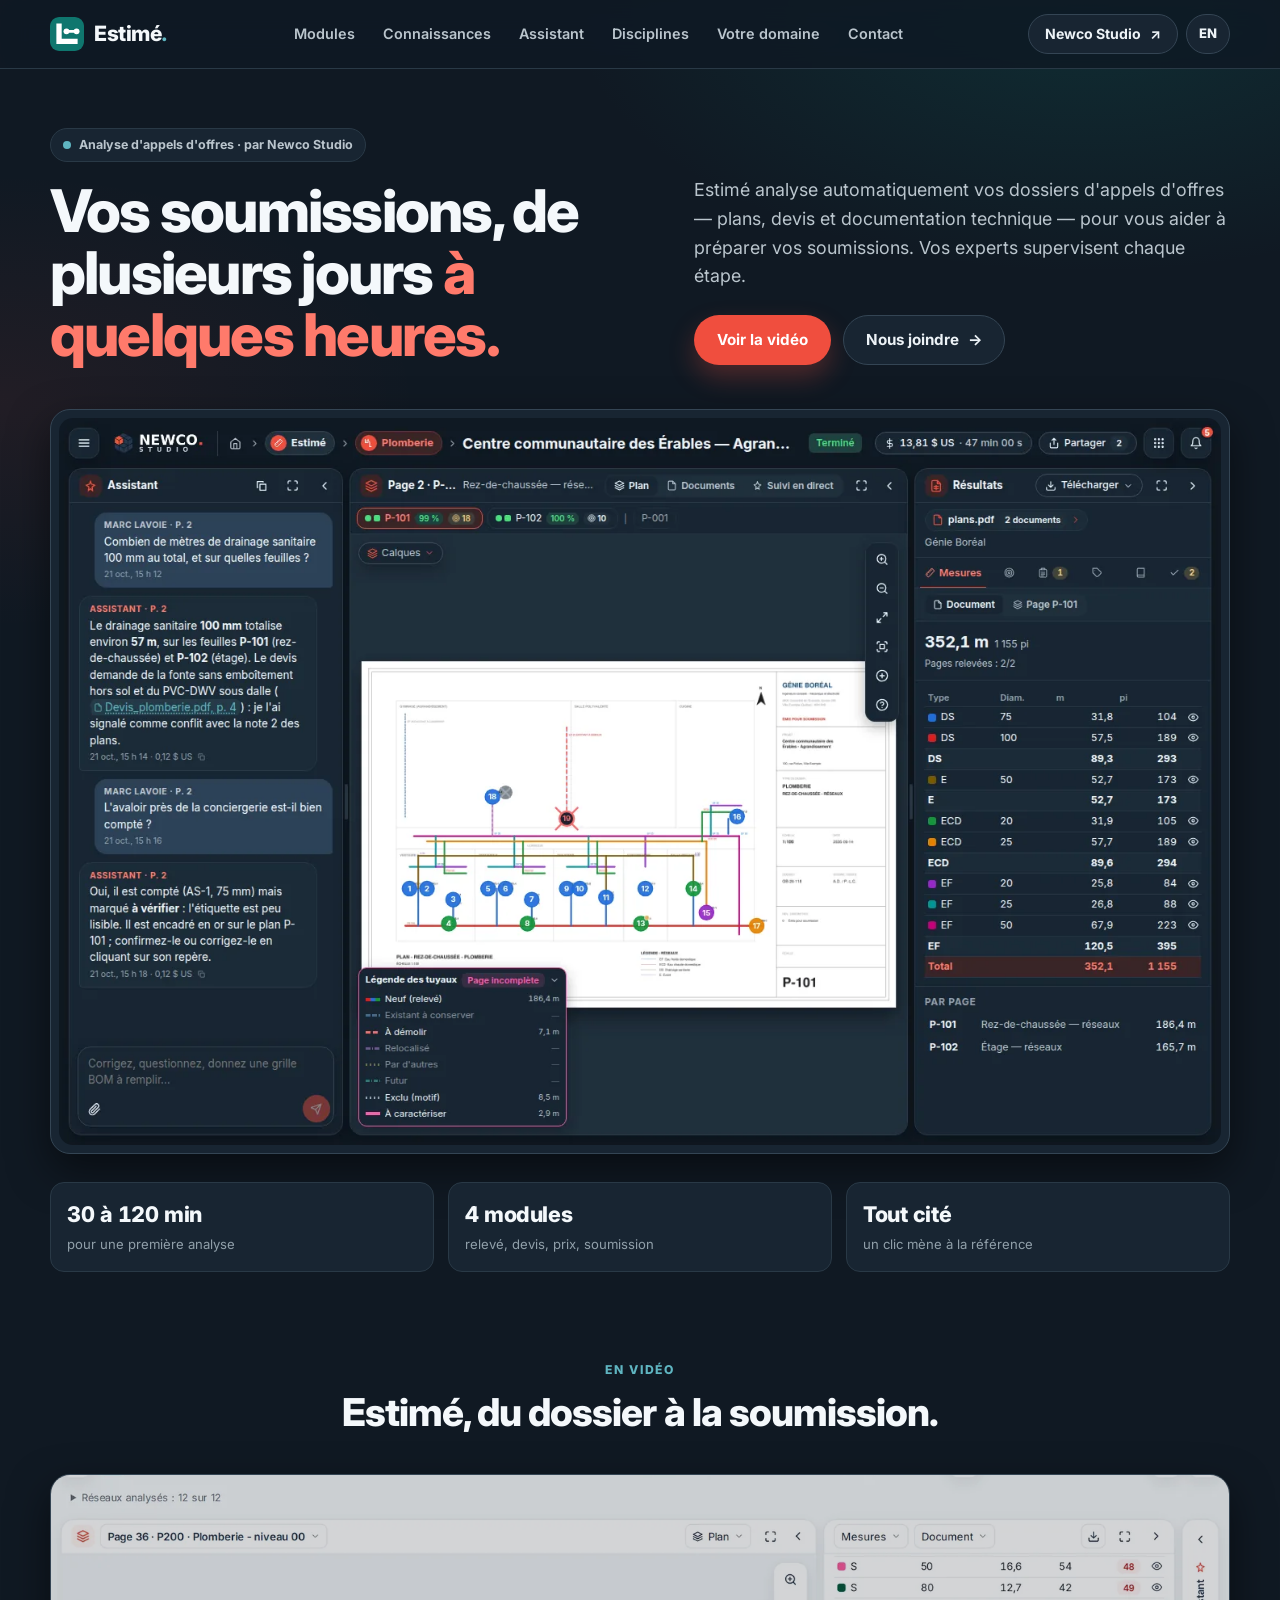
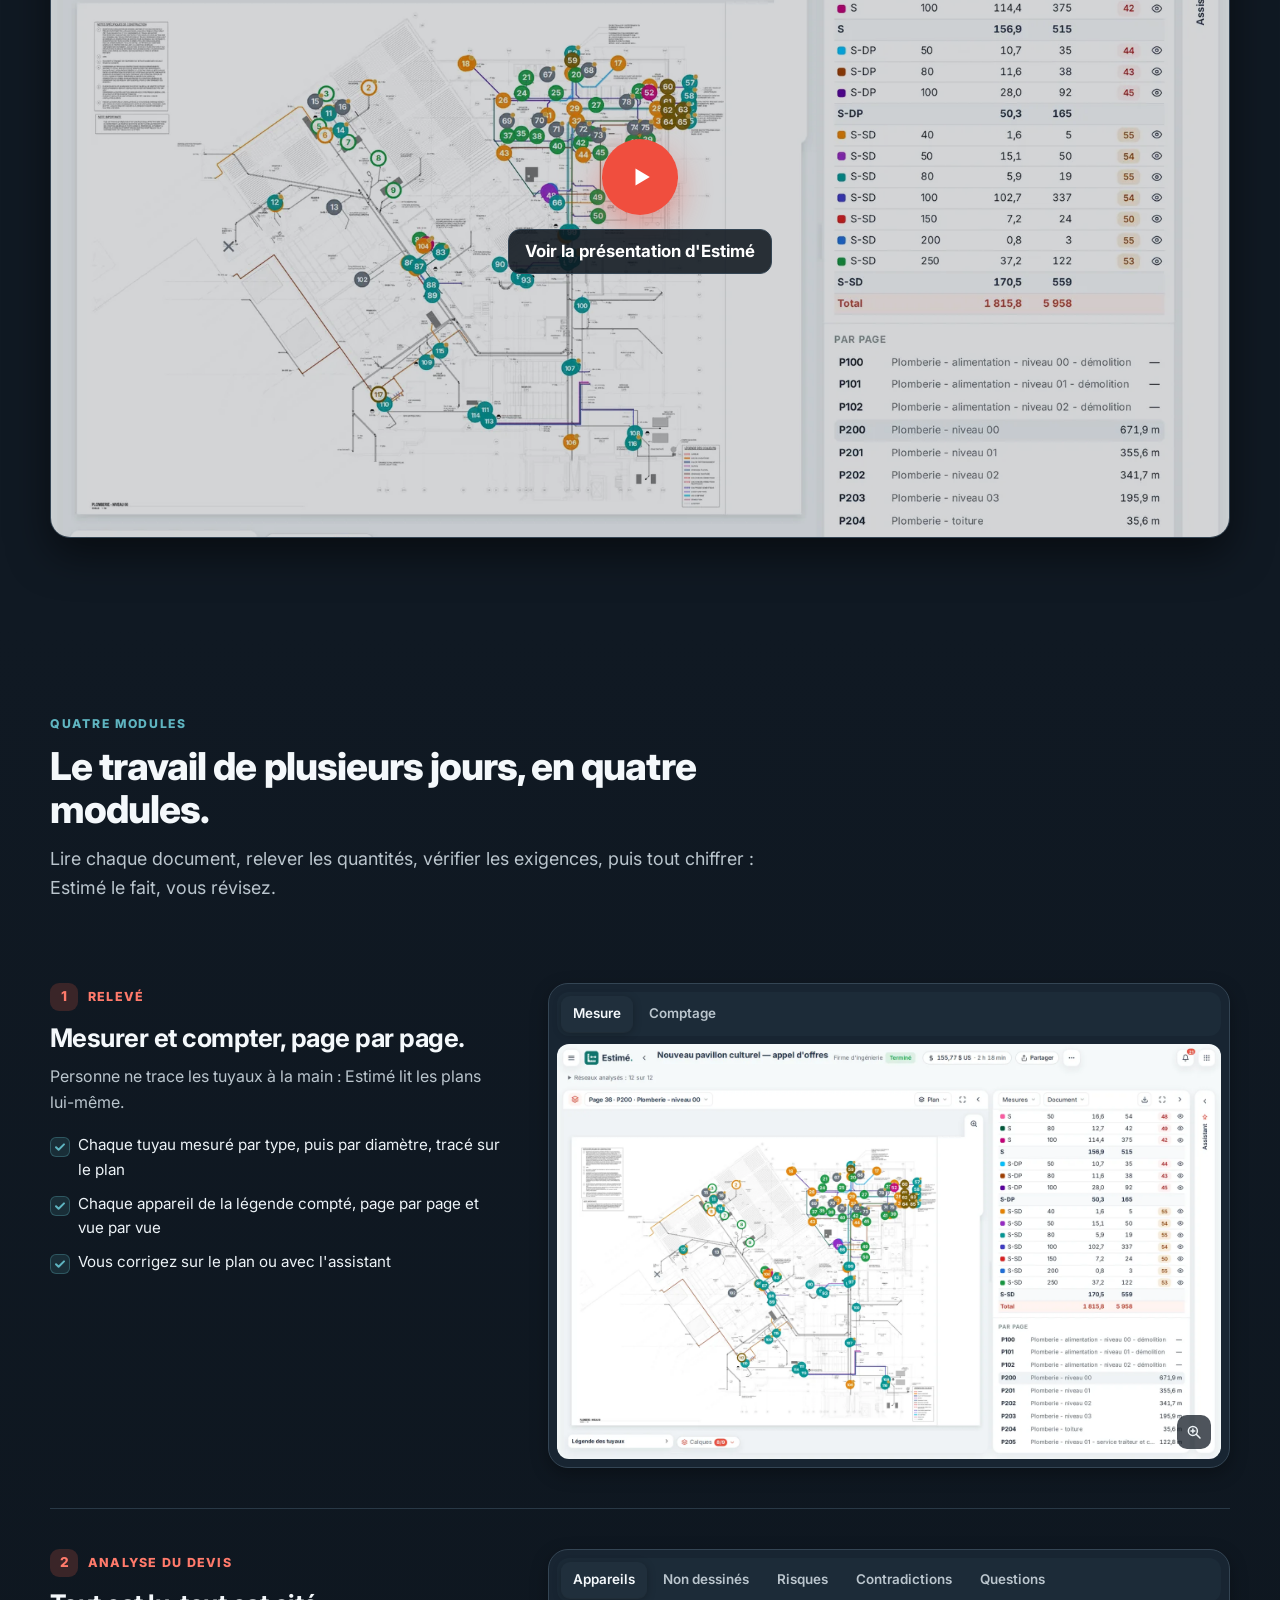
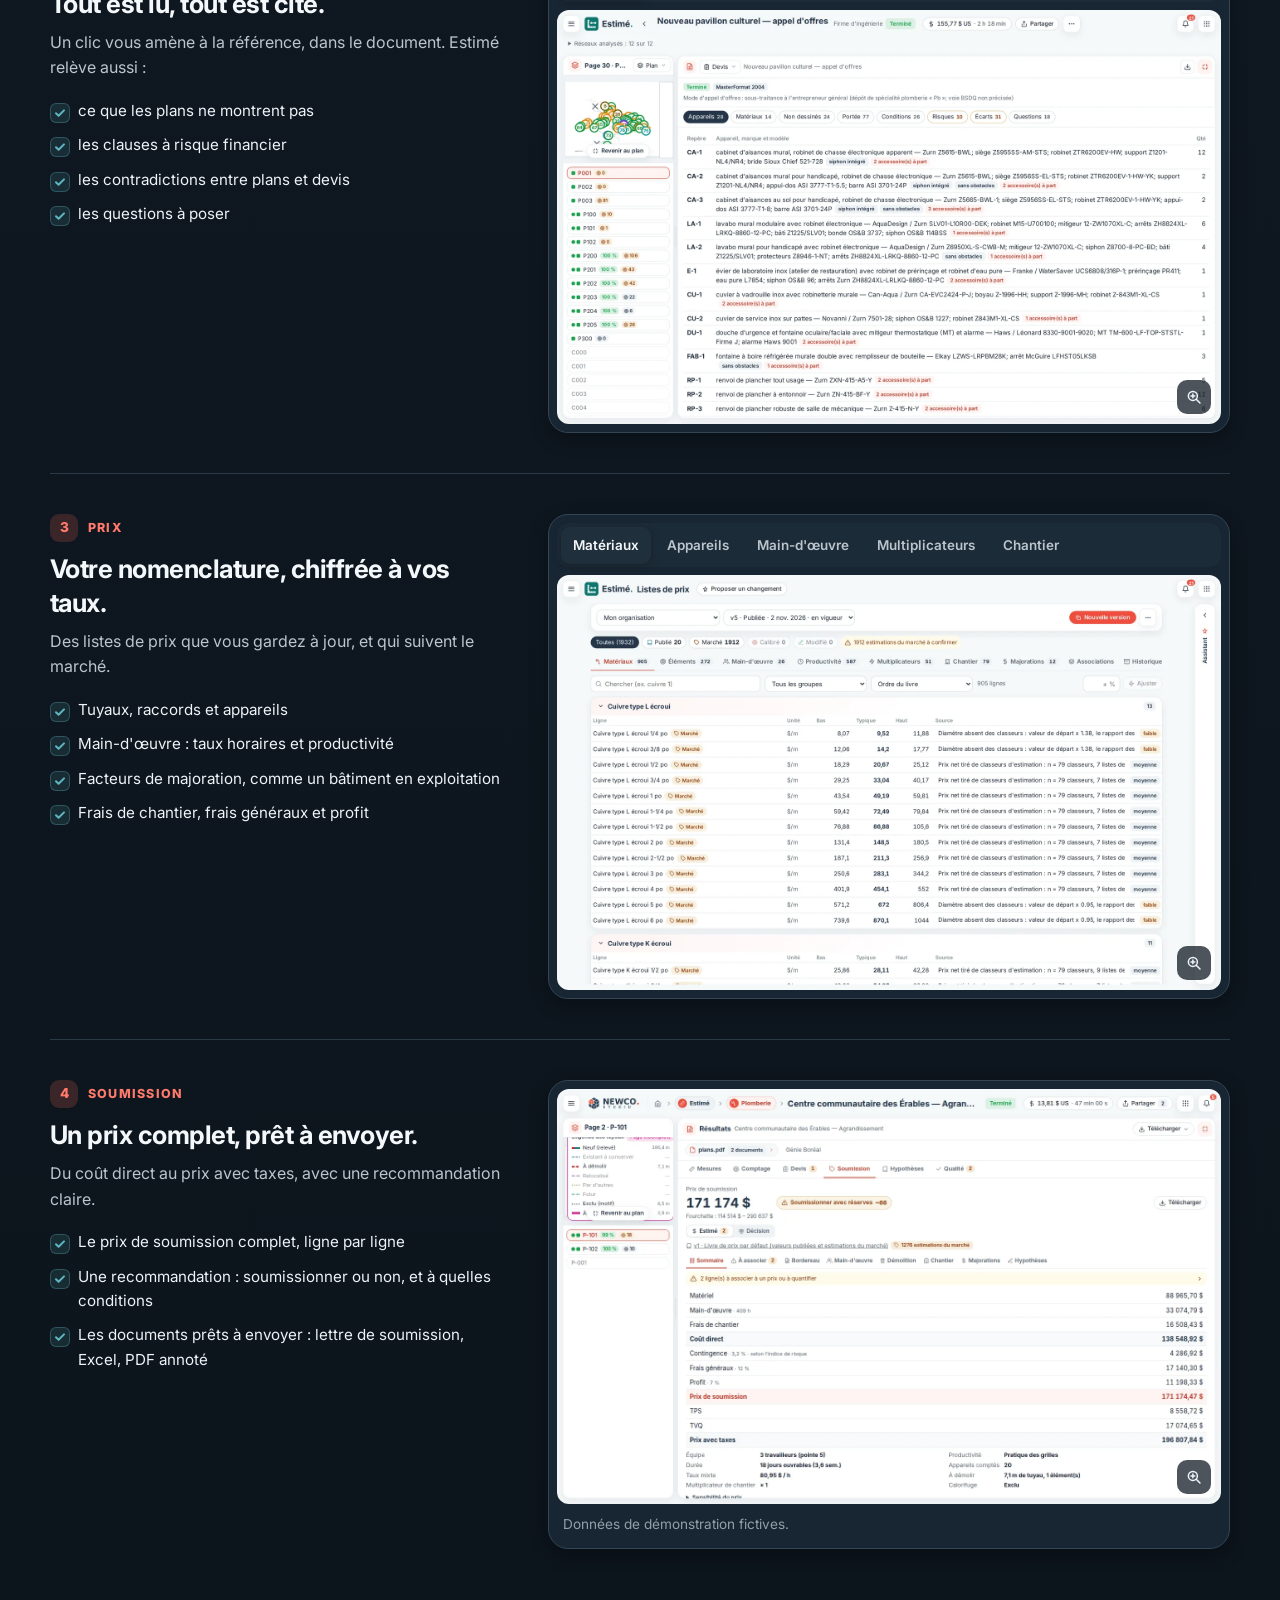
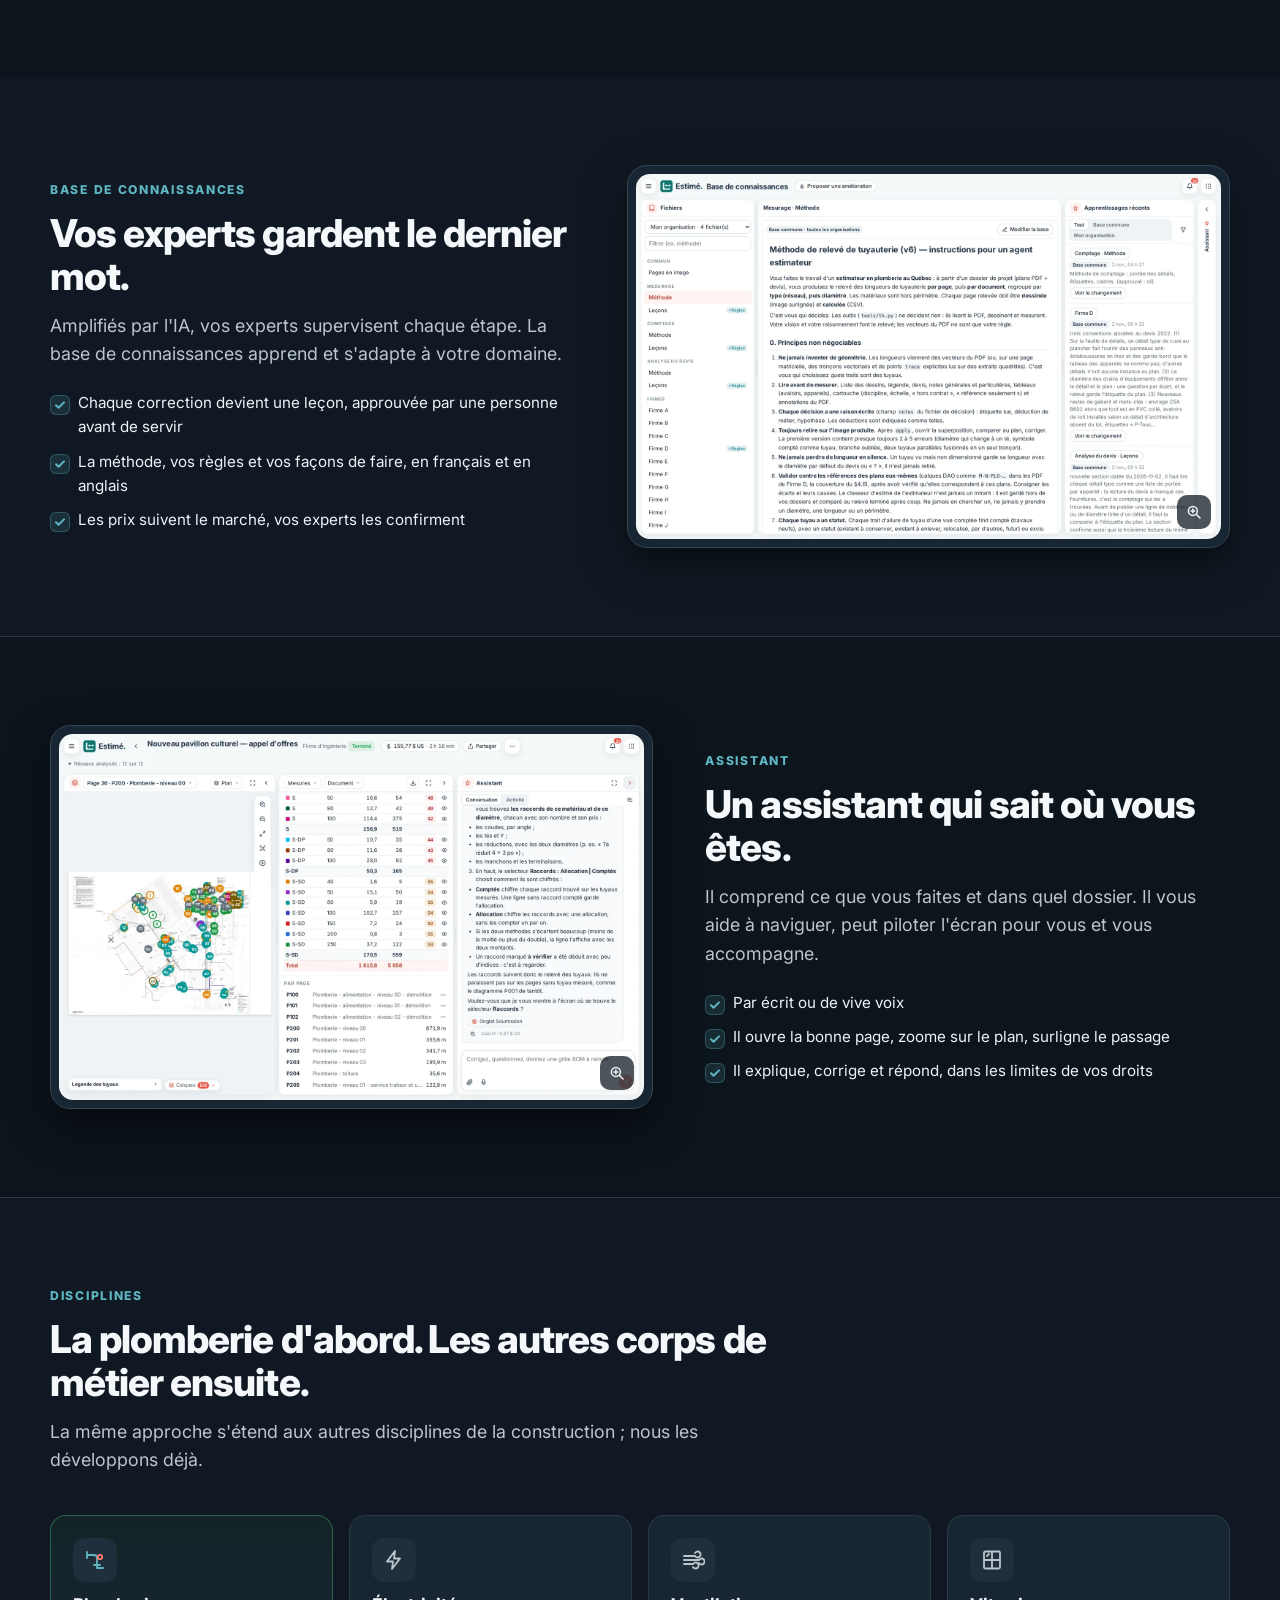
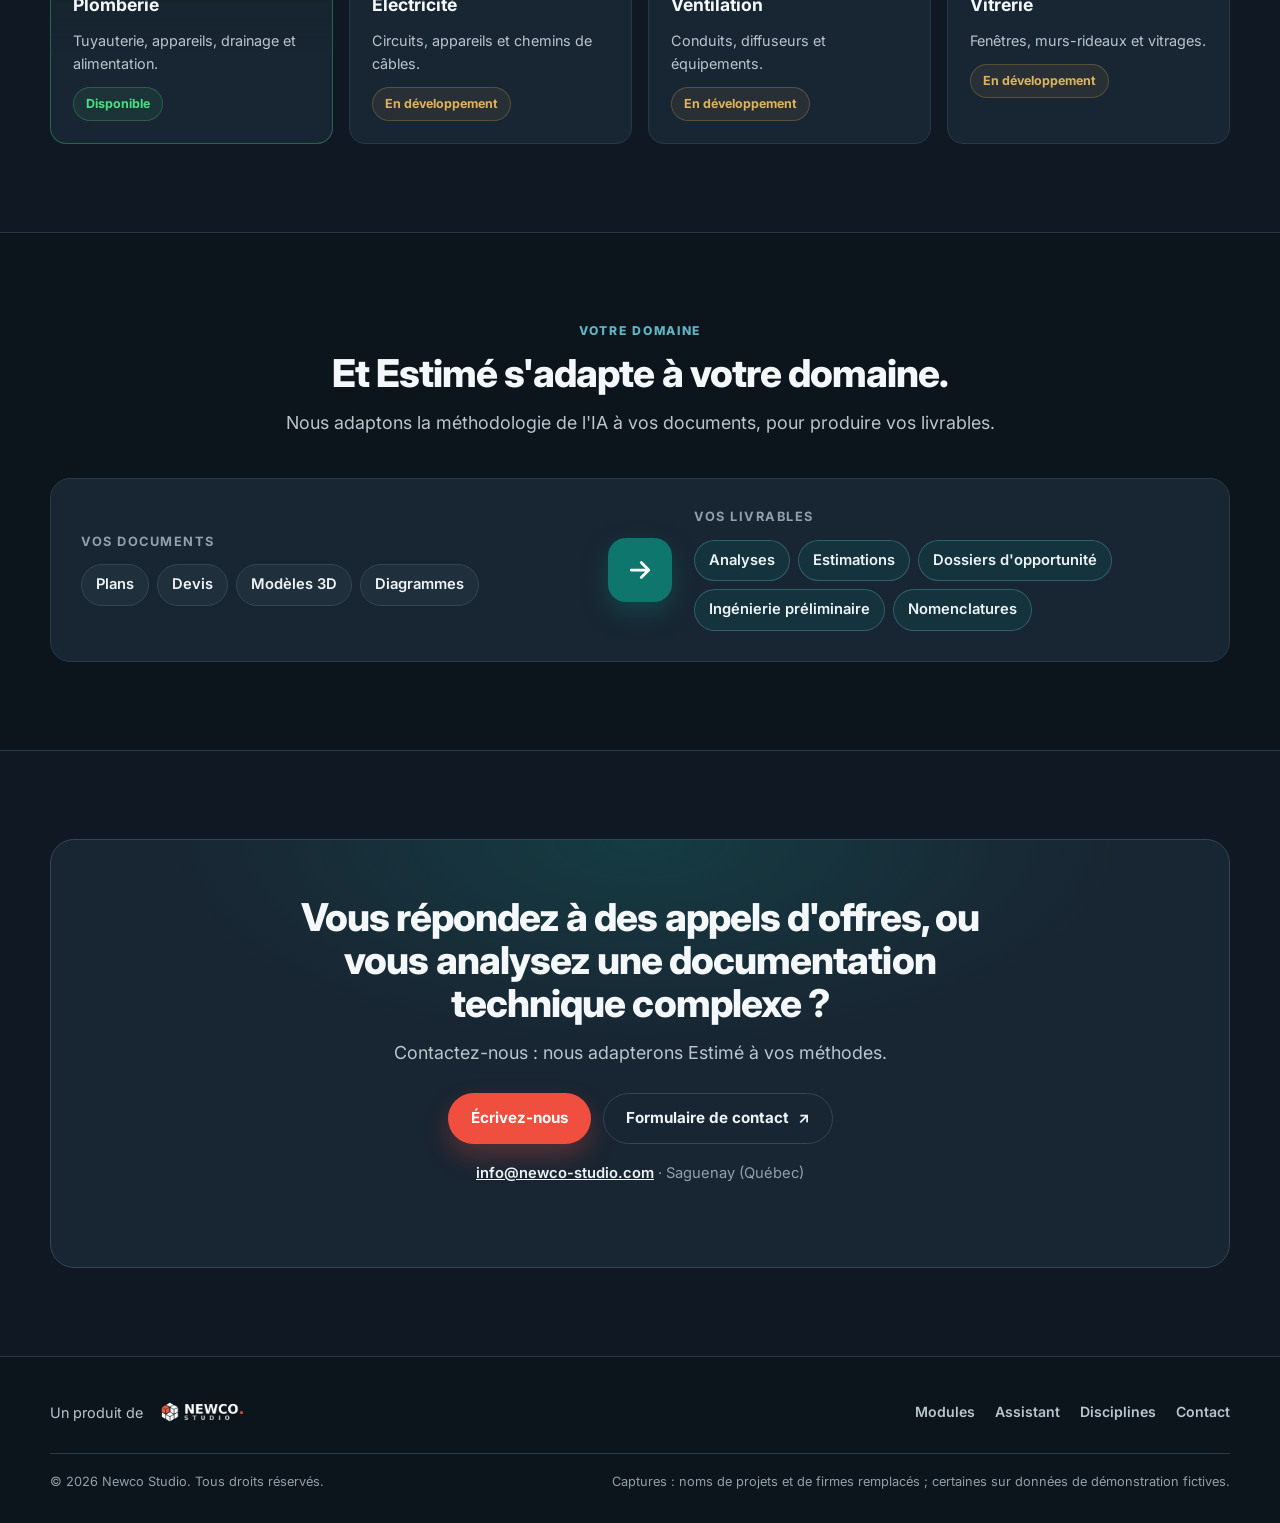
==== index.html @ 7a67ac73 "feat: Estimé product site - One page in the app's dark theme: hero, explainer video, the four   modu" ====
<!DOCTYPE html>
<html lang="fr-CA">
<head>
<meta charset="utf-8">
<meta name="viewport" content="width=device-width, initial-scale=1">
<title>Estimé — L'analyse d'appels d'offres, de plusieurs jours à quelques heures</title>
<meta name="description" content="Estimé analyse automatiquement les dossiers d'appels d'offres — plans, devis et documentation technique — : relevé, analyse du devis, prix et soumission. Un produit Newco Studio." data-i18n="content" data-content-en="Estimate automatically analyses tender packages — drawings, specifications and technical documents: takeoff, specification analysis, pricing and bid. A Newco Studio product.">
<meta name="theme-color" content="#101923">
<meta name="color-scheme" content="dark">
<link rel="icon" type="image/svg+xml" href="images/estime-icon.svg">
<link rel="icon" type="image/png" sizes="32x32" href="images/favicon-32.png">
<link rel="apple-touch-icon" href="images/apple-touch-icon.png">
<meta property="og:type" content="website">
<meta property="og:site_name" content="Estimé · Newco Studio">
<meta property="og:title" content="Estimé — Vos soumissions, de plusieurs jours à quelques heures">
<meta property="og:description" content="Relevé, analyse du devis, prix et soumission : Estimé analyse vos dossiers d'appels d'offres.">
<meta property="og:image" content="images/og-image.jpg">
<meta property="og:image:width" content="1200">
<meta property="og:image:height" content="630">
<meta name="twitter:card" content="summary_large_image">
<link rel="preconnect" href="https://fonts.googleapis.com">
<link rel="preconnect" href="https://fonts.gstatic.com" crossorigin>
<link href="https://fonts.googleapis.com/css2?family=Inter:wght@400;500;600;700;800&display=swap" rel="stylesheet">
<link rel="stylesheet" href="styles.css">
</head>
<body data-lang="fr"
  data-title-fr="Estimé — L'analyse d'appels d'offres, de plusieurs jours à quelques heures"
  data-title-en="Estimate — Tender analysis, from several days to a few hours">
<a class="skip" href="#main"><span class="fr">Aller au contenu</span><span class="en">Skip to content</span></a>

<header class="nav">
  <div class="wrap nav-in">
    <a class="logo" href="index.html"><img src="images/estime-icon.svg" alt="" width="34" height="34"><span class="fr">Estimé<span class="p">.</span></span><span class="en">Estimate<span class="p">.</span></span></a>
    <nav class="nav-links" id="navLinks" aria-label="Principale" data-i18n="aria-label" data-aria-label-en="Main">
      <a href="#modules">Modules</a>
      <a href="#knowledge"><span class="fr">Connaissances</span><span class="en">Knowledge</span></a>
      <a href="#assistant"><span class="fr">Assistant</span><span class="en">Assistant</span></a>
      <a href="#disciplines">Disciplines</a>
      <a href="#field"><span class="fr">Votre domaine</span><span class="en">Your field</span></a>
      <a href="#contact">Contact</a>
    </nav>
    <div class="nav-right">
      <a class="btn btn-ghost btn-sm ext newco" data-ext="NEWCO_URL" href="#contact">Newco Studio</a>
      <button class="lang" id="langBtn" type="button" lang="en" aria-label="English version">EN</button>
      <button class="menu-btn" id="menuBtn" type="button" aria-controls="navLinks" aria-expanded="false" aria-label="Menu"><span></span><span></span><span></span></button>
    </div>
  </div>
</header>

<main id="main">

<!-- HERO -->
<section class="hero">
  <div class="wrap">
    <div class="hero-top">
      <div>
        <span class="chip"><span class="dot"></span><span class="fr">Analyse d'appels d'offres · par Newco Studio</span><span class="en">Tender analysis · by Newco Studio</span></span>
        <h1><span class="fr">Vos soumissions, de plusieurs jours <span class="hl">à quelques heures.</span></span><span class="en">Your bids, from several days <span class="hl">to a few hours.</span></span></h1>
      </div>
      <div>
        <p class="lead"><span class="fr">Estimé analyse automatiquement vos dossiers d'appels d'offres — plans, devis et documentation technique — pour vous aider à préparer vos soumissions. Vos experts supervisent chaque étape.</span><span class="en">Estimate automatically analyses your tender packages — drawings, specifications and technical documents — to help you prepare your bids. Your experts supervise every step.</span></p>
        <div class="actions">
          <a class="btn btn-primary" href="#video"><span class="fr">Voir la vidéo</span><span class="en">Watch the video</span></a>
          <a class="btn btn-ghost arrow" href="#contact"><span class="fr">Nous joindre</span><span class="en">Contact us</span></a>
        </div>
      </div>
    </div>
    <figure class="frame">
      <img src="images/shots/workspace-dark-fr.webp" data-src-en="images/shots/workspace-dark-en.webp" data-i18n="src alt" width="1440" height="900" fetchpriority="high"
        alt="L'espace de travail d'Estimé : le plan avec les tuyaux mesurés, les résultats par type et diamètre, l'assistant à gauche" data-alt-en="The Estimate workspace: the drawing with the measured pipes, the results by type and diameter, the assistant on the left">
    </figure>
    <ul class="stats">
      <li class="stat"><b><span class="fr">30 à 120 min</span><span class="en">30–120 min</span></b><span class="fr">pour une première analyse</span><span class="en">for a first analysis</span></li>
      <li class="stat"><b>4 modules</b><span class="fr">relevé, devis, prix, soumission</span><span class="en">takeoff, specification, pricing, bid</span></li>
      <li class="stat"><b><span class="fr">Tout cité</span><span class="en">All cited</span></b><span class="fr">un clic mène à la référence</span><span class="en">one click to the reference</span></li>
    </ul>
  </div>
</section>

<!-- VIDEO -->
<section id="video" style="padding-top:24px">
  <div class="wrap">
    <div class="head center reveal">
      <div class="kicker"><span class="fr">En vidéo</span><span class="en">On video</span></div>
      <h2><span class="fr">Estimé, du dossier à la soumission.</span><span class="en">Estimate, from the package to the bid.</span></h2>
    </div>
    <figure class="vid reveal" data-video-fr="videos/estime-fr.mp4" data-video-en="videos/estime-en.mp4">
      <video preload="none" playsinline controls width="1600" height="1000"
        poster="images/shots/plan-measure-fr.webp" data-poster-en="images/shots/plan-measure-en.webp"
        aria-label="Vidéo explicative d'Estimé" data-aria-label-en="Estimate explainer video" data-i18n="poster aria-label">
        <source src="videos/estime-fr.mp4" type="video/mp4">
      </video>
      <button class="vid-play" type="button">
        <span class="pb" aria-hidden="true"><svg viewBox="0 0 20 20"><path d="M5 3.5v13l11-6.5z" fill="#fff"/></svg></span>
        <span><span class="fr">Voir la présentation d'Estimé</span><span class="en">Watch the Estimate overview</span>
          <small class="when-soon"><span class="fr">Vidéo bientôt disponible</span><span class="en">Video coming soon</span></small></span>
      </button>
    </figure>
  </div>
</section>

<!-- MODULES -->
<section id="modules" class="modules">
  <div class="wrap">
    <div class="head reveal">
      <div class="kicker"><span class="fr">Quatre modules</span><span class="en">Four modules</span></div>
      <h2><span class="fr">Le travail de plusieurs jours, en quatre modules.</span><span class="en">Several days of work, in four modules.</span></h2>
      <p class="lead"><span class="fr">Lire chaque document, relever les quantités, vérifier les exigences, puis tout chiffrer : Estimé le fait, vous révisez.</span><span class="en">Reading every document, taking off quantities, checking requirements, then pricing it all: Estimate does it, you review.</span></p>
    </div>

    <!-- Module 1 -->
    <article class="module reveal">
      <div>
        <div class="num"><i>1</i><span class="fr">Relevé</span><span class="en">Takeoff</span></div>
        <h3><span class="fr">Mesurer et compter, page par page.</span><span class="en">Measure and count, page by page.</span></h3>
        <p><span class="fr">Personne ne trace les tuyaux à la main : Estimé lit les plans lui-même.</span><span class="en">Nobody traces pipes by hand: Estimate reads the drawings itself.</span></p>
        <ul class="checks">
          <li><span class="fr">Chaque tuyau mesuré par type, puis par diamètre, tracé sur le plan</span><span class="en">Every pipe measured by type, then diameter, drawn on the plan</span></li>
          <li><span class="fr">Chaque appareil de la légende compté, page par page et vue par vue</span><span class="en">Every legend item counted, page by page and view by view</span></li>
          <li><span class="fr">Vous corrigez sur le plan ou avec l'assistant</span><span class="en">You correct on the drawing or with the assistant</span></li>
        </ul>
      </div>
      <div class="viewer">
        <div class="tabs" role="tablist" aria-label="Captures du relevé" data-i18n="aria-label" data-aria-label-en="Takeoff screenshots">
          <button role="tab" id="t-m1a" aria-controls="p-m1a" aria-selected="true"><span class="fr">Mesure</span><span class="en">Measurement</span></button>
          <button role="tab" id="t-m1b" aria-controls="p-m1b" aria-selected="false" tabindex="-1"><span class="fr">Comptage</span><span class="en">Count</span></button>
        </div>
        <div class="panel" role="tabpanel" id="p-m1a" aria-labelledby="t-m1a">
          <button class="zoom" type="button" aria-label="Agrandir la capture" data-i18n="aria-label" data-aria-label-en="Enlarge the screenshot"><img src="images/shots/plan-measure-fr.webp" data-src-en="images/shots/plan-measure-en.webp" data-i18n="src alt" loading="lazy" width="1600" height="1000" alt="Relevé : les longueurs de tuyaux par type et diamètre sur un plan de plomberie" data-alt-en="Takeoff: pipe lengths by type and diameter on a plumbing drawing"></button>
        </div>
        <div class="panel" role="tabpanel" id="p-m1b" aria-labelledby="t-m1b" hidden>
          <button class="zoom" type="button" aria-label="Agrandir la capture" data-i18n="aria-label" data-aria-label-en="Enlarge the screenshot"><img src="images/shots/plan-count-fr.webp" data-src-en="images/shots/plan-count-en.webp" data-i18n="src alt" loading="lazy" width="1600" height="1000" alt="Comptage : les appareils de la légende comptés sur le plan" data-alt-en="Count: the legend items counted on the drawing"></button>
        </div>
      </div>
    </article>

    <!-- Module 2 -->
    <article class="module reveal">
      <div>
        <div class="num"><i>2</i><span class="fr">Analyse du devis</span><span class="en">Specification analysis</span></div>
        <h3><span class="fr">Tout est lu, tout est cité.</span><span class="en">Everything read, everything cited.</span></h3>
        <p><span class="fr">Un clic vous amène à la référence, dans le document. Estimé relève aussi :</span><span class="en">One click takes you to the reference, in the document. Estimate also finds:</span></p>
        <ul class="checks">
          <li><span class="fr">ce que les plans ne montrent pas</span><span class="en">what the drawings don't show</span></li>
          <li><span class="fr">les clauses à risque financier</span><span class="en">clauses that carry financial risk</span></li>
          <li><span class="fr">les contradictions entre plans et devis</span><span class="en">contradictions between drawings and specification</span></li>
          <li><span class="fr">les questions à poser</span><span class="en">the questions to ask</span></li>
        </ul>
      </div>
      <div class="viewer">
        <div class="tabs" role="tablist" aria-label="Captures de l'analyse du devis" data-i18n="aria-label" data-aria-label-en="Specification analysis screenshots">
          <button role="tab" id="t-m2a" aria-controls="p-m2a" aria-selected="true"><span class="fr">Appareils</span><span class="en">Fixtures</span></button>
          <button role="tab" id="t-m2b" aria-controls="p-m2b" aria-selected="false" tabindex="-1"><span class="fr">Non dessinés</span><span class="en">Undrawn</span></button>
          <button role="tab" id="t-m2c" aria-controls="p-m2c" aria-selected="false" tabindex="-1"><span class="fr">Risques</span><span class="en">Risks</span></button>
          <button role="tab" id="t-m2d" aria-controls="p-m2d" aria-selected="false" tabindex="-1"><span class="fr">Contradictions</span><span class="en">Conflicts</span></button>
          <button role="tab" id="t-m2e" aria-controls="p-m2e" aria-selected="false" tabindex="-1">Questions</button>
        </div>
        <div class="panel" role="tabpanel" id="p-m2a" aria-labelledby="t-m2a">
          <button class="zoom" type="button" aria-label="Agrandir la capture" data-i18n="aria-label" data-aria-label-en="Enlarge the screenshot"><img src="images/shots/spec-fixtures-fr.webp" data-src-en="images/shots/spec-fixtures-en.webp" data-i18n="src alt" loading="lazy" width="1600" height="1000" alt="Devis : les appareils exigés, chacun cité à sa page" data-alt-en="Specification: the required fixtures, each cited to its page"></button>
        </div>
        <div class="panel" role="tabpanel" id="p-m2b" aria-labelledby="t-m2b" hidden>
          <button class="zoom" type="button" aria-label="Agrandir la capture" data-i18n="aria-label" data-aria-label-en="Enlarge the screenshot"><img src="images/shots/spec-undrawn-fr.webp" data-src-en="images/shots/spec-undrawn-en.webp" data-i18n="src alt" loading="lazy" width="1600" height="1000" alt="Devis : les éléments exigés mais non dessinés sur les plans" data-alt-en="Specification: items required but not drawn"></button>
        </div>
        <div class="panel" role="tabpanel" id="p-m2c" aria-labelledby="t-m2c" hidden>
          <button class="zoom" type="button" aria-label="Agrandir la capture" data-i18n="aria-label" data-aria-label-en="Enlarge the screenshot"><img src="images/shots/spec-risks-fr.webp" data-src-en="images/shots/spec-risks-en.webp" data-i18n="src alt" loading="lazy" width="1600" height="1000" alt="Devis : les clauses à risque financier, classées par gravité" data-alt-en="Specification: clauses carrying financial risk, ranked by severity"></button>
        </div>
        <div class="panel" role="tabpanel" id="p-m2d" aria-labelledby="t-m2d" hidden>
          <button class="zoom" type="button" aria-label="Agrandir la capture" data-i18n="aria-label" data-aria-label-en="Enlarge the screenshot"><img src="images/shots/spec-conflicts-fr.webp" data-src-en="images/shots/spec-conflicts-en.webp" data-i18n="src alt" loading="lazy" width="1600" height="1000" alt="Devis : les contradictions entre les plans et le devis" data-alt-en="Specification: contradictions between drawings and specification"></button>
        </div>
        <div class="panel" role="tabpanel" id="p-m2e" aria-labelledby="t-m2e" hidden>
          <button class="zoom" type="button" aria-label="Agrandir la capture" data-i18n="aria-label" data-aria-label-en="Enlarge the screenshot"><img src="images/shots/spec-questions-fr.webp" data-src-en="images/shots/spec-questions-en.webp" data-i18n="src alt" loading="lazy" width="1600" height="1000" alt="Devis : les questions à poser avant de soumissionner" data-alt-en="Specification: the questions to ask before bidding"></button>
        </div>
      </div>
    </article>

    <!-- Module 3 -->
    <article class="module reveal">
      <div>
        <div class="num"><i>3</i><span class="fr">Prix</span><span class="en">Pricing</span></div>
        <h3><span class="fr">Votre nomenclature, chiffrée à vos taux.</span><span class="en">Your bill of materials, priced at your rates.</span></h3>
        <p><span class="fr">Des listes de prix que vous gardez à jour, et qui suivent le marché.</span><span class="en">Price lists you keep up to date, that follow the market.</span></p>
        <ul class="checks">
          <li><span class="fr">Tuyaux, raccords et appareils</span><span class="en">Pipes, fittings and fixtures</span></li>
          <li><span class="fr">Main-d'œuvre : taux horaires et productivité</span><span class="en">Labour: hourly rates and productivity</span></li>
          <li><span class="fr">Facteurs de majoration, comme un bâtiment en exploitation</span><span class="en">Markup factors, such as an occupied building</span></li>
          <li><span class="fr">Frais de chantier, frais généraux et profit</span><span class="en">Site costs, overhead and profit</span></li>
        </ul>
      </div>
      <div class="viewer">
        <div class="tabs" role="tablist" aria-label="Captures des listes de prix" data-i18n="aria-label" data-aria-label-en="Price list screenshots">
          <button role="tab" id="t-m3a" aria-controls="p-m3a" aria-selected="true"><span class="fr">Matériaux</span><span class="en">Materials</span></button>
          <button role="tab" id="t-m3b" aria-controls="p-m3b" aria-selected="false" tabindex="-1"><span class="fr">Appareils</span><span class="en">Fixtures</span></button>
          <button role="tab" id="t-m3c" aria-controls="p-m3c" aria-selected="false" tabindex="-1"><span class="fr">Main-d'œuvre</span><span class="en">Labour</span></button>
          <button role="tab" id="t-m3d" aria-controls="p-m3d" aria-selected="false" tabindex="-1"><span class="fr">Multiplicateurs</span><span class="en">Multipliers</span></button>
          <button role="tab" id="t-m3e" aria-controls="p-m3e" aria-selected="false" tabindex="-1"><span class="fr">Chantier</span><span class="en">Site</span></button>
        </div>
        <div class="panel" role="tabpanel" id="p-m3a" aria-labelledby="t-m3a">
          <button class="zoom" type="button" aria-label="Agrandir la capture" data-i18n="aria-label" data-aria-label-en="Enlarge the screenshot"><img src="images/shots/prices-materials-fr.webp" data-src-en="images/shots/prices-materials-en.webp" data-i18n="src alt" loading="lazy" width="1600" height="1000" alt="Listes de prix : les matériaux par diamètre, avec leur source" data-alt-en="Price lists: materials by diameter, with their source"></button>
        </div>
        <div class="panel" role="tabpanel" id="p-m3b" aria-labelledby="t-m3b" hidden>
          <button class="zoom" type="button" aria-label="Agrandir la capture" data-i18n="aria-label" data-aria-label-en="Enlarge the screenshot"><img src="images/shots/prices-items-fr.webp" data-src-en="images/shots/prices-items-en.webp" data-i18n="src alt" loading="lazy" width="1600" height="1000" alt="Listes de prix : les appareils sanitaires" data-alt-en="Price lists: plumbing fixtures"></button>
        </div>
        <div class="panel" role="tabpanel" id="p-m3c" aria-labelledby="t-m3c" hidden>
          <button class="zoom" type="button" aria-label="Agrandir la capture" data-i18n="aria-label" data-aria-label-en="Enlarge the screenshot"><img src="images/shots/prices-labour-fr.webp" data-src-en="images/shots/prices-labour-en.webp" data-i18n="src alt" loading="lazy" width="1600" height="1000" alt="Listes de prix : les taux horaires de la main-d'œuvre" data-alt-en="Price lists: labour hourly rates"></button>
        </div>
        <div class="panel" role="tabpanel" id="p-m3d" aria-labelledby="t-m3d" hidden>
          <button class="zoom" type="button" aria-label="Agrandir la capture" data-i18n="aria-label" data-aria-label-en="Enlarge the screenshot"><img src="images/shots/prices-multipliers-fr.webp" data-src-en="images/shots/prices-multipliers-en.webp" data-i18n="src alt" loading="lazy" width="1600" height="1000" alt="Listes de prix : les multiplicateurs de conditions de chantier, comme un bâtiment occupé" data-alt-en="Price lists: site-condition multipliers, such as an occupied building"></button>
        </div>
        <div class="panel" role="tabpanel" id="p-m3e" aria-labelledby="t-m3e" hidden>
          <button class="zoom" type="button" aria-label="Agrandir la capture" data-i18n="aria-label" data-aria-label-en="Enlarge the screenshot"><img src="images/shots/prices-site-fr.webp" data-src-en="images/shots/prices-site-en.webp" data-i18n="src alt" loading="lazy" width="1600" height="1000" alt="Listes de prix : les frais de chantier" data-alt-en="Price lists: site costs"></button>
        </div>
      </div>
    </article>

    <!-- Module 4 -->
    <article class="module reveal">
      <div>
        <div class="num"><i>4</i><span class="fr">Soumission</span><span class="en">Bid</span></div>
        <h3><span class="fr">Un prix complet, prêt à envoyer.</span><span class="en">A complete price, ready to send.</span></h3>
        <p><span class="fr">Du coût direct au prix avec taxes, avec une recommandation claire.</span><span class="en">From direct cost to the price with taxes, with a clear recommendation.</span></p>
        <ul class="checks">
          <li><span class="fr">Le prix de soumission complet, ligne par ligne</span><span class="en">The complete bid price, line by line</span></li>
          <li><span class="fr">Une recommandation : soumissionner ou non, et à quelles conditions</span><span class="en">A recommendation: bid or not, and on what terms</span></li>
          <li><span class="fr">Les documents prêts à envoyer : lettre de soumission, Excel, PDF annoté</span><span class="en">Documents ready to send: bid letter, Excel, annotated PDF</span></li>
        </ul>
      </div>
      <div class="viewer">
        <div class="panel">
          <button class="zoom" type="button" aria-label="Agrandir la capture" data-i18n="aria-label" data-aria-label-en="Enlarge the screenshot"><img src="images/shots/bid-fr.webp" data-src-en="images/shots/bid-en.webp" data-i18n="src alt" loading="lazy" width="1440" height="900" alt="Soumission : le sommaire du prix, du coût direct aux taxes, et la recommandation" data-alt-en="Bid: the price summary, from direct cost to taxes, and the recommendation"></button>
          <p><span class="fr">Données de démonstration fictives.</span><span class="en">Fictitious demo data.</span></p>
        </div>
      </div>
    </article>
  </div>
</section>

<!-- KNOWLEDGE + EXPERTS -->
<section id="knowledge">
  <div class="wrap split">
    <div class="reveal">
      <div class="kicker"><span class="fr">Base de connaissances</span><span class="en">Knowledge base</span></div>
      <h2><span class="fr">Vos experts gardent le dernier mot.</span><span class="en">Your experts keep the final say.</span></h2>
      <p class="lead" style="margin:14px 0 22px"><span class="fr">Amplifiés par l'IA, vos experts supervisent chaque étape. La base de connaissances apprend et s'adapte à votre domaine.</span><span class="en">Amplified by AI, your experts supervise every step. The knowledge base learns and adapts to your field.</span></p>
      <ul class="checks">
        <li><span class="fr">Chaque correction devient une leçon, approuvée par une personne avant de servir</span><span class="en">Every correction becomes a lesson, approved by a person before it is used</span></li>
        <li><span class="fr">La méthode, vos règles et vos façons de faire, en français et en anglais</span><span class="en">The method, your rules and your ways of working, in French and English</span></li>
        <li><span class="fr">Les prix suivent le marché, vos experts les confirment</span><span class="en">Prices follow the market, your experts confirm them</span></li>
      </ul>
    </div>
    <figure class="frame reveal">
      <button class="zoom" type="button" aria-label="Agrandir la capture" data-i18n="aria-label" data-aria-label-en="Enlarge the screenshot"><img src="images/shots/kb-method-fr.webp" data-src-en="images/shots/kb-method-en.webp" data-i18n="src alt" loading="lazy" width="1600" height="1000" alt="La base de connaissances : la méthode de relevé et les apprentissages récents" data-alt-en="The knowledge base: the takeoff method and recent learnings"></button>
    </figure>
  </div>
</section>

<!-- ASSISTANT -->
<section id="assistant" class="band">
  <div class="wrap split rev">
    <div class="reveal">
      <div class="kicker">Assistant</div>
      <h2><span class="fr">Un assistant qui sait où vous êtes.</span><span class="en">An assistant that knows where you are.</span></h2>
      <p class="lead" style="margin:14px 0 22px"><span class="fr">Il comprend ce que vous faites et dans quel dossier. Il vous aide à naviguer, peut piloter l'écran pour vous et vous accompagne.</span><span class="en">It understands what you are doing and in which file. It helps you navigate, can drive the screen for you and works alongside you.</span></p>
      <ul class="checks">
        <li><span class="fr">Par écrit ou de vive voix</span><span class="en">In writing or by voice</span></li>
        <li><span class="fr">Il ouvre la bonne page, zoome sur le plan, surligne le passage</span><span class="en">It opens the right page, zooms on the drawing, highlights the passage</span></li>
        <li><span class="fr">Il explique, corrige et répond, dans les limites de vos droits</span><span class="en">It explains, corrects and answers, within your rights</span></li>
      </ul>
    </div>
    <figure class="frame reveal">
      <button class="zoom" type="button" aria-label="Agrandir la capture" data-i18n="aria-label" data-aria-label-en="Enlarge the screenshot"><img src="images/shots/plan-assistant-fr.webp" data-src-en="images/shots/plan-assistant-en.webp" data-i18n="src alt" loading="lazy" width="1600" height="1000" alt="L'assistant d'Estimé explique le chiffrage des raccords à côté du plan et des résultats" data-alt-en="The Estimate assistant explains fitting pricing next to the drawing and the results"></button>
    </figure>
  </div>
</section>

<!-- DISCIPLINES -->
<section id="disciplines">
  <div class="wrap">
    <div class="head reveal">
      <div class="kicker">Disciplines</div>
      <h2><span class="fr">La plomberie d'abord. Les autres corps de métier ensuite.</span><span class="en">Plumbing first. The other trades next.</span></h2>
      <p class="lead"><span class="fr">La même approche s'étend aux autres disciplines de la construction ; nous les développons déjà.</span><span class="en">The same approach extends to the other construction trades; we are already developing them.</span></p>
    </div>
    <ul class="disc">
      <li class="on reveal">
        <div class="di" aria-hidden="true"><svg viewBox="0 0 24 24" fill="none" stroke="#5fb5c1" stroke-width="1.8" stroke-linecap="round" stroke-linejoin="round"><path d="M4 7h7a3 3 0 013 3v10"/><path d="M4 4v6M11 17h6M14 20h6"/><circle cx="17" cy="9" r="2.2" stroke="#ff7a6b"/></svg></div>
        <h3><span class="fr">Plomberie</span><span class="en">Plumbing</span></h3>
        <p><span class="fr">Tuyauterie, appareils, drainage et alimentation.</span><span class="en">Piping, fixtures, drainage and supply.</span></p>
        <span class="chip ok"><span class="fr">Disponible</span><span class="en">Available</span></span>
      </li>
      <li class="reveal">
        <div class="di" aria-hidden="true"><svg viewBox="0 0 24 24" fill="none" stroke="#bac5cd" stroke-width="1.8" stroke-linecap="round" stroke-linejoin="round"><path d="M13 3L5 13.5h6L10 21l8-10.5h-6L13 3z"/></svg></div>
        <h3><span class="fr">Électricité</span><span class="en">Electrical</span></h3>
        <p><span class="fr">Circuits, appareils et chemins de câbles.</span><span class="en">Circuits, devices and cable trays.</span></p>
        <span class="chip dev"><span class="fr">En développement</span><span class="en">In development</span></span>
      </li>
      <li class="reveal">
        <div class="di" aria-hidden="true"><svg viewBox="0 0 24 24" fill="none" stroke="#bac5cd" stroke-width="1.8" stroke-linecap="round"><path d="M3 8h11a3 3 0 100-3M3 12h15a3 3 0 110 3M3 16h9a3 3 0 110 3"/></svg></div>
        <h3><span class="fr">Ventilation</span><span class="en">Ventilation</span></h3>
        <p><span class="fr">Conduits, diffuseurs et équipements.</span><span class="en">Ducts, diffusers and equipment.</span></p>
        <span class="chip dev"><span class="fr">En développement</span><span class="en">In development</span></span>
      </li>
      <li class="reveal">
        <div class="di" aria-hidden="true"><svg viewBox="0 0 24 24" fill="none" stroke="#bac5cd" stroke-width="1.8" stroke-linejoin="round"><rect x="4" y="3.5" width="16" height="17" rx="1.5"/><path d="M12 3.5v17M4 12h16"/><path d="M7 8l2-2" stroke-linecap="round"/></svg></div>
        <h3><span class="fr">Vitrerie</span><span class="en">Glazing</span></h3>
        <p><span class="fr">Fenêtres, murs-rideaux et vitrages.</span><span class="en">Windows, curtain walls and glazing.</span></p>
        <span class="chip dev"><span class="fr">En développement</span><span class="en">In development</span></span>
      </li>
    </ul>
  </div>
</section>

<!-- YOUR FIELD -->
<section id="field" class="band">
  <div class="wrap">
    <div class="head center reveal">
      <div class="kicker"><span class="fr">Votre domaine</span><span class="en">Your field</span></div>
      <h2><span class="fr">Et Estimé s'adapte à votre domaine.</span><span class="en">And Estimate adapts to your field.</span></h2>
      <p class="lead"><span class="fr">Nous adaptons la méthodologie de l'IA à vos documents, pour produire vos livrables.</span><span class="en">We adapt the AI methodology to your documents, to produce your deliverables.</span></p>
    </div>
    <div class="field-map reveal">
      <div>
        <h3><span class="fr">Vos documents</span><span class="en">Your documents</span></h3>
        <ul class="tags">
          <li><span class="fr">Plans</span><span class="en">Drawings</span></li>
          <li><span class="fr">Devis</span><span class="en">Specifications</span></li>
          <li><span class="fr">Modèles 3D</span><span class="en">3D models</span></li>
          <li><span class="fr">Diagrammes</span><span class="en">Diagrams</span></li>
        </ul>
      </div>
      <div class="mid" aria-hidden="true"><svg viewBox="0 0 24 24" fill="none" stroke="#fff" stroke-width="2.2" stroke-linecap="round" stroke-linejoin="round"><path d="M5 12h14M13 6l6 6-6 6"/></svg></div>
      <div>
        <h3><span class="fr">Vos livrables</span><span class="en">Your deliverables</span></h3>
        <ul class="tags out">
          <li><span class="fr">Analyses</span><span class="en">Analyses</span></li>
          <li><span class="fr">Estimations</span><span class="en">Estimates</span></li>
          <li><span class="fr">Dossiers d'opportunité</span><span class="en">Opportunity studies</span></li>
          <li><span class="fr">Ingénierie préliminaire</span><span class="en">Preliminary engineering</span></li>
          <li><span class="fr">Nomenclatures</span><span class="en">Bills of materials</span></li>
        </ul>
      </div>
    </div>
  </div>
</section>

<!-- CONTACT -->
<section id="contact">
  <div class="wrap">
    <div class="contact-box reveal">
      <h2><span class="fr">Vous répondez à des appels d'offres, ou vous analysez une documentation technique complexe ?</span><span class="en">Do you answer tenders, or analyse complex technical documentation?</span></h2>
      <p class="lead"><span class="fr">Contactez-nous : nous adapterons Estimé à vos méthodes.</span><span class="en">Contact us: we will adapt Estimate to your methods.</span></p>
      <div class="actions">
        <a class="btn btn-primary" href="mailto:info@newco-studio.com?subject=Estim%C3%A9" data-i18n="href" data-href-en="mailto:info@newco-studio.com?subject=Estimate"><span class="fr">Écrivez-nous</span><span class="en">Email us</span></a>
        <a class="btn btn-ghost ext" data-ext="NEWCO_URL" data-ext-path="contact.html?topic=estime" href="mailto:info@newco-studio.com"><span class="fr">Formulaire de contact</span><span class="en">Contact form</span></a>
      </div>
      <p class="mail"><a href="mailto:info@newco-studio.com">info@newco-studio.com</a> · <span class="fr">Saguenay (Québec)</span><span class="en">Saguenay, Quebec</span></p>
    </div>
  </div>
</section>

</main>

<footer class="footer">
  <div class="wrap footer-in">
    <a class="by" data-ext="NEWCO_URL" href="mailto:info@newco-studio.com">
      <span class="fr">Un produit de</span><span class="en">A product by</span>
      <img src="images/newco-wordmark-white.png" alt="Newco Studio" width="931" height="306" loading="lazy">
    </a>
    <nav aria-label="Pied de page" data-i18n="aria-label" data-aria-label-en="Footer">
      <a href="#modules">Modules</a>
      <a href="#assistant">Assistant</a>
      <a href="#disciplines">Disciplines</a>
      <a href="#contact">Contact</a>
    </nav>
  </div>
  <div class="wrap footer-bottom">
    <span><span class="fr">© 2026 Newco Studio. Tous droits réservés.</span><span class="en">© 2026 Newco Studio. All rights reserved.</span></span>
    <span><span class="fr">Captures : noms de projets et de firmes remplacés ; certaines sur données de démonstration fictives.</span><span class="en">Screenshots: project and firm names replaced; some show fictitious demo data.</span></span>
  </div>
</footer>

<dialog class="lightbox" id="lightbox" aria-label="Capture agrandie" data-i18n="aria-label" data-aria-label-en="Enlarged screenshot">
  <img alt="">
  <button class="lb-close" type="button" aria-label="Fermer" data-i18n="aria-label" data-aria-label-en="Close">×</button>
</dialog>

<script src="config.js"></script>
<script src="app.js"></script>
</body>
</html>
---- styles.css ----
/* Estimé site: the app's dark theme (Studio UI kit tokens), Inter. */
:root{
  --bg:#101923; --bg-2:#0c141c; --surface:#182532; --surface-2:#1c2b38; --surface-3:#202f3c;
  --line:#293946; --line-strong:#344554;
  --ink:#edf3f7; --muted:#bac5cd; --faint:#91a0aa; --heading:#f4f8fb;
  --accent:#f04e3e; --accent-strong:#ff7a6b; --accent-soft:#3a2528;
  --brand:#0f766e; --brand-2:#14968b; --teal:#5fb5c1; --gold:#e0b35a; --green:#4ade80;
  --radius-sm:10px; --radius:14px; --radius-lg:16px; --radius-xl:20px;
  --shadow-sm:0 6px 18px rgba(0,0,0,.3); --shadow:0 16px 40px rgba(0,0,0,.5);
  --maxw:1180px; --nav-h:68px;
  color-scheme:dark;
}
*{box-sizing:border-box}
html{scroll-behavior:smooth;scroll-padding-top:calc(var(--nav-h) + 20px)}
@media (prefers-reduced-motion:reduce){html{scroll-behavior:auto}*,*::before,*::after{animation:none!important;transition:none!important}}
body{margin:0;font-family:Inter,"Segoe UI",system-ui,-apple-system,sans-serif;background:var(--bg);color:var(--ink);line-height:1.6;-webkit-font-smoothing:antialiased;text-rendering:optimizeLegibility}
a{color:inherit}
img,video{max-width:100%;display:block}
h1,h2,h3,p,ul,ol,figure{margin:0}
ul,ol{padding:0;list-style:none}
:focus-visible{outline:3px solid var(--teal);outline-offset:3px;border-radius:6px}
.wrap{width:min(var(--maxw),calc(100% - 32px));margin-inline:auto}
section{padding:88px 0}
h1{font-size:clamp(2.2rem,4.6vw,3.7rem);line-height:1.05;letter-spacing:-.03em;font-weight:800;color:var(--heading)}
h2{font-size:clamp(1.7rem,3vw,2.45rem);line-height:1.12;letter-spacing:-.025em;font-weight:800;color:var(--heading)}
h3{font-size:1.1rem;line-height:1.3;font-weight:700;color:var(--heading)}
p{color:var(--muted)}
.lead{font-size:clamp(1.03rem,1.4vw,1.18rem);line-height:1.6;color:var(--muted)}
.hl{color:var(--accent-strong)}
.chip{display:inline-flex;align-items:center;gap:8px;font-size:.78rem;font-weight:700;color:var(--muted);background:var(--surface);border:1px solid var(--line);padding:6px 12px;border-radius:999px}
.chip .dot{width:8px;height:8px;border-radius:50%;background:var(--teal)}
.chip.ok{color:var(--green);background:rgba(74,222,128,.08);border-color:rgba(74,222,128,.25)}
.chip.dev{color:var(--gold);background:rgba(224,179,90,.08);border-color:rgba(224,179,90,.25)}
.kicker{font-size:.76rem;font-weight:800;letter-spacing:.14em;text-transform:uppercase;color:var(--teal);margin-bottom:12px}
.head{max-width:720px;margin-bottom:40px}
.head .lead{margin-top:14px}
.head.center{margin-inline:auto;text-align:center}
.skip{position:absolute;left:-9999px;top:8px;z-index:2000;background:var(--brand);color:#fff;padding:10px 16px;border-radius:10px;font-weight:700}
.skip:focus{left:12px}
[data-lang="fr"] .en,[data-lang="en"] .fr{display:none!important}

/* Buttons (the app's pill buttons) */
.btn{display:inline-flex;align-items:center;justify-content:center;gap:9px;min-height:46px;padding:12px 22px;border-radius:999px;font:inherit;font-weight:700;font-size:.95rem;text-decoration:none;border:1px solid transparent;cursor:pointer;transition:transform .18s,background .18s,border-color .18s}
.btn:hover{transform:translateY(-2px)}
.btn-primary{background:var(--accent);color:#fff;box-shadow:0 12px 26px rgba(240,78,62,.28)}
.btn-primary:hover{background:#d8402f}
.btn-ghost{background:var(--surface);border-color:var(--line-strong);color:var(--ink)}
.btn-ghost:hover{border-color:var(--teal)}
.btn-sm{min-height:40px;padding:8px 16px;font-size:.88rem}
.arrow::after{content:"→";transition:transform .18s}
.ext::after{content:"↗"}
.btn:hover.arrow::after{transform:translateX(3px)}
.actions{display:flex;flex-wrap:wrap;gap:12px}

/* Header: floating bar like the app */
.nav{position:fixed;inset:0 0 auto 0;z-index:1000;background:rgba(16,25,35,.86);backdrop-filter:saturate(160%) blur(14px);-webkit-backdrop-filter:saturate(160%) blur(14px);border-bottom:1px solid var(--line)}
.nav-in{height:var(--nav-h);display:flex;align-items:center;justify-content:space-between;gap:18px}
.logo{display:flex;align-items:center;gap:10px;text-decoration:none;font-weight:800;font-size:1.32rem;letter-spacing:-.02em;color:var(--heading)}
.logo img{width:34px;height:34px;border-radius:9px}
.logo .p{color:var(--teal)}
.nav-links{display:flex;align-items:center;gap:4px}
.nav-links a{font-size:.9rem;font-weight:600;color:var(--muted);text-decoration:none;padding:8px 12px;border-radius:999px}
.nav-links a:hover{color:var(--ink);background:var(--surface)}
.nav-right{display:flex;align-items:center;gap:8px}
.lang{font:inherit;font-size:.82rem;font-weight:800;color:var(--ink);background:var(--surface);border:1px solid var(--line-strong);min-width:44px;min-height:40px;padding:8px 12px;border-radius:999px;cursor:pointer}
.lang:hover{border-color:var(--teal)}
.menu-btn{display:none;background:var(--surface);border:1px solid var(--line-strong);cursor:pointer;width:42px;height:42px;padding:9px;border-radius:12px}
.menu-btn span{display:block;width:22px;height:2px;background:var(--ink);margin:4px 0;border-radius:2px;transition:.2s}
.menu-btn[aria-expanded="true"] span:nth-child(1){transform:translateY(6px) rotate(45deg)}
.menu-btn[aria-expanded="true"] span:nth-child(2){opacity:0}
.menu-btn[aria-expanded="true"] span:nth-child(3){transform:translateY(-6px) rotate(-45deg)}

/* Hero */
.hero{padding-top:calc(var(--nav-h) + 60px);padding-bottom:64px;background:radial-gradient(800px 420px at 85% 0%,rgba(15,118,110,.22),transparent 65%),radial-gradient(700px 380px at 0% 30%,rgba(240,78,62,.08),transparent 60%)}
.hero-top{display:grid;grid-template-columns:1fr .9fr;gap:48px;align-items:end;margin-bottom:44px}
.hero h1{margin:18px 0 0}
.hero .lead{margin-bottom:24px}
.stats{display:grid;grid-template-columns:repeat(3,1fr);gap:14px;margin-top:28px}
.stat{background:var(--surface);border:1px solid var(--line);border-radius:var(--radius);padding:14px 16px}
.stat b{display:block;font-size:1.35rem;font-weight:800;color:var(--heading);letter-spacing:-.02em;font-variant-numeric:tabular-nums}
.stat>span{font-size:.82rem;color:var(--faint)}
.frame{background:var(--surface);border:1px solid var(--line-strong);border-radius:var(--radius-xl);padding:8px;box-shadow:var(--shadow)}
.frame img{border-radius:14px;width:100%;height:auto}
.frame figcaption{font-size:.8rem;color:var(--faint);padding:10px 8px 4px}

/* Video */
.vid{position:relative;border-radius:var(--radius-xl);overflow:hidden;background:var(--bg-2);border:1px solid var(--line-strong);box-shadow:var(--shadow);aspect-ratio:16/9}
.vid video{width:100%;height:100%;object-fit:cover;background:var(--bg-2)}
.vid-play{position:absolute;inset:0;display:none;align-items:center;justify-content:center;flex-direction:column;gap:14px;border:0;background:rgba(12,20,28,.18);color:#fff;font:inherit;font-weight:700;font-size:1.05rem;cursor:pointer;text-align:center}
.js .vid-play{display:flex}
.vid-play .pb{width:76px;height:76px;border-radius:50%;background:var(--accent);display:grid;place-items:center;box-shadow:0 14px 34px rgba(240,78,62,.45);transition:transform .18s}
.vid-play:hover .pb{transform:scale(1.07)}
.vid-play .pb svg{width:26px;height:26px;margin-left:4px}
.vid-play small{display:block;font-weight:500;font-size:.85rem;color:#dfe7ef;margin-top:2px}
.vid-play>span:last-child{background:rgba(12,20,28,.86);border:1px solid var(--line-strong);padding:8px 16px;border-radius:12px}
.vid .when-soon{display:none}
.vid.soon .when-soon{display:block}
.vid.soon .pb{background:rgba(255,255,255,.16);box-shadow:none}
.vid.soon .vid-play{cursor:default}
.js .vid.playing .vid-play{display:none}

/* Modules */
.modules{background:linear-gradient(180deg,var(--bg),var(--bg-2))}
.module{display:grid;grid-template-columns:.8fr 1.2fr;gap:44px;align-items:start;padding:40px 0;border-top:1px solid var(--line)}
.module:first-of-type{border-top:0}
.module .num{display:inline-flex;align-items:center;gap:10px;font-size:.78rem;font-weight:800;letter-spacing:.1em;text-transform:uppercase;color:var(--accent-strong);margin-bottom:10px}
.module .num i{font-style:normal;width:28px;height:28px;border-radius:9px;background:var(--accent-soft);display:grid;place-items:center;font-size:.85rem;letter-spacing:0}
.module h3{font-size:1.6rem;letter-spacing:-.02em;margin-bottom:10px}
.module>div>p{margin-bottom:18px}
.checks{display:grid;gap:10px}
.checks li{position:relative;padding-left:28px;font-size:.95rem;color:var(--ink)}
.checks li::before{content:"";position:absolute;left:0;top:4px;width:18px;height:18px;border-radius:6px;background:rgba(95,181,193,.14) url("data:image/svg+xml,%3Csvg xmlns='http://www.w3.org/2000/svg' viewBox='0 0 18 18'%3E%3Cpath d='M5 9.2l2.6 2.6L13 6.4' fill='none' stroke='%235fb5c1' stroke-width='2' stroke-linecap='round' stroke-linejoin='round'/%3E%3C/svg%3E") center/18px no-repeat;border:1px solid rgba(95,181,193,.3)}
.viewer{background:var(--surface);border:1px solid var(--line-strong);border-radius:var(--radius-xl);padding:8px;box-shadow:var(--shadow-sm)}
.tabs{display:flex;gap:4px;flex-wrap:wrap;padding:4px;margin-bottom:8px;background:var(--surface-2);border-radius:12px}
.tabs button{font:inherit;font-size:.84rem;font-weight:600;color:var(--muted);background:transparent;border:0;border-radius:9px;padding:7px 12px;min-height:36px;cursor:pointer}
.tabs button:hover{color:var(--ink)}
.tabs button[aria-selected="true"]{background:var(--surface-3);color:var(--heading);box-shadow:0 1px 0 rgba(255,255,255,.04),0 2px 8px rgba(0,0,0,.25)}
.panel img{width:100%;height:auto;border-radius:12px}
.zoom{display:block;width:100%;padding:0;border:0;background:none;cursor:zoom-in;position:relative;border-radius:12px}
.zoom::after{content:"";position:absolute;right:10px;bottom:10px;width:34px;height:34px;border-radius:10px;background:rgba(16,25,35,.82) url("data:image/svg+xml,%3Csvg xmlns='http://www.w3.org/2000/svg' viewBox='0 0 24 24' fill='none' stroke='%23edf3f7' stroke-width='2' stroke-linecap='round'%3E%3Ccircle cx='10.5' cy='10.5' r='6'/%3E%3Cpath d='M15 15l5 5M10.5 8v5M8 10.5h5'/%3E%3C/svg%3E") center/18px no-repeat;opacity:.9}
.panel p{font-size:.85rem;color:var(--faint);padding:10px 6px 4px}

/* Feature split (assistant, knowledge) */
.split{display:grid;grid-template-columns:1fr 1.15fr;gap:52px;align-items:center}
.split.rev{grid-template-columns:1.15fr 1fr}
.split.rev>:first-child{order:2}
.band{background:var(--bg-2);border-top:1px solid var(--line);border-bottom:1px solid var(--line)}

/* Disciplines */
.disc{display:grid;grid-template-columns:repeat(4,1fr);gap:16px}
.disc li{background:var(--surface);border:1px solid var(--line);border-radius:var(--radius-lg);padding:22px;display:flex;flex-direction:column;gap:12px}
.disc li.on{border-color:rgba(74,222,128,.35);background:linear-gradient(180deg,rgba(74,222,128,.06),var(--surface) 60%)}
.disc .di{width:44px;height:44px;border-radius:12px;background:var(--surface-3);display:grid;place-items:center}
.disc .di svg{width:24px;height:24px}
.disc p{font-size:.9rem}
.disc .chip{align-self:flex-start}

/* Your field */
.field-map{display:grid;grid-template-columns:1fr auto 1fr;gap:22px;align-items:center;background:var(--surface);border:1px solid var(--line);border-radius:var(--radius-xl);padding:30px}
.field-map h3{font-size:.8rem;letter-spacing:.12em;text-transform:uppercase;color:var(--faint);margin-bottom:14px}
.tags{display:flex;flex-wrap:wrap;gap:8px}
.tags li{font-size:.92rem;font-weight:600;padding:8px 14px;border-radius:999px;background:var(--surface-3);border:1px solid var(--line-strong);color:var(--ink)}
.tags.out li{background:rgba(15,118,110,.18);border-color:rgba(95,181,193,.35)}
.field-map .mid{display:grid;place-items:center;width:64px;height:64px;border-radius:18px;background:var(--brand);box-shadow:0 10px 26px rgba(15,118,110,.4)}
.field-map .mid svg{width:30px;height:30px}

/* Contact */
.contact-box{text-align:center;background:radial-gradient(700px 300px at 50% 0%,rgba(15,118,110,.28),transparent 70%),var(--surface);border:1px solid var(--line-strong);border-radius:24px;padding:56px 28px}
.contact-box h2{max-width:760px;margin:0 auto 14px}
.contact-box p{max-width:620px;margin:0 auto 26px}
.contact-box .actions{justify-content:center}
.contact-box .mail{margin-top:18px;font-size:.92rem;color:var(--faint)}
.contact-box .mail a{color:var(--ink);font-weight:600}

/* Footer */
.footer{border-top:1px solid var(--line);padding:40px 0 30px;background:var(--bg-2)}
.footer-in{display:flex;justify-content:space-between;align-items:center;gap:24px;flex-wrap:wrap}
.by{display:flex;align-items:center;gap:12px;text-decoration:none;color:var(--muted);font-size:.9rem}
.by img{height:30px;width:auto}
.by:hover{color:var(--ink)}
.footer nav{display:flex;flex-wrap:wrap;gap:8px 20px}
.footer nav a{text-decoration:none;font-size:.88rem;font-weight:600;color:var(--muted)}
.footer nav a:hover{color:var(--ink)}
.footer-bottom{margin-top:26px;padding-top:18px;border-top:1px solid var(--line);font-size:.8rem;color:var(--faint);display:flex;justify-content:space-between;gap:12px;flex-wrap:wrap}

/* Lightbox */
.lightbox{border:0;padding:0;background:transparent;max-width:min(96vw,1700px);max-height:94vh;width:auto}
.lightbox::backdrop{background:rgba(6,10,15,.86)}
.lightbox img{max-width:min(96vw,1700px);max-height:90vh;width:auto;height:auto;border-radius:12px;box-shadow:var(--shadow)}
.lb-close{position:fixed;top:14px;right:14px;width:44px;height:44px;border-radius:50%;border:1px solid var(--line-strong);background:var(--surface);color:var(--ink);font-size:1.5rem;line-height:1;cursor:pointer}

/* Reveal */
.js .reveal{opacity:0;transform:translateY(16px);transition:opacity .6s ease,transform .6s ease}
.js .reveal.in{opacity:1;transform:none}

/* Responsive */
@media (max-width:1080px){
  .nav-links a{padding:8px 9px;font-size:.86rem}
  .disc{grid-template-columns:repeat(2,1fr)}
}
@media (max-width:920px){
  section{padding:64px 0}
  .hero{padding-top:calc(var(--nav-h) + 36px)}
  .hero-top,.module,.split,.split.rev{grid-template-columns:1fr;gap:28px}
  .split.rev>:first-child{order:0}
  .module{padding:32px 0}
  .field-map{grid-template-columns:1fr;justify-items:start}
  .field-map .mid{transform:rotate(90deg);width:52px;height:52px}
  .menu-btn{display:block}
  .nav-links{position:absolute;top:var(--nav-h);left:0;right:0;flex-direction:column;align-items:stretch;gap:2px;background:var(--bg);border-bottom:1px solid var(--line);padding:8px 16px 16px;display:none;box-shadow:var(--shadow)}
  .nav-links.open{display:flex}
  .nav-links a{padding:12px;font-size:.95rem}
  .nav-cta{display:none}
}
@media (max-width:560px){
  .stats{grid-template-columns:1fr 1fr 1fr;gap:8px}
  .stat{padding:10px}
  .stat b{font-size:1.05rem}
  .stat>span{font-size:.74rem;line-height:1.35;display:block}
  .disc{grid-template-columns:1fr}
  .field-map{padding:22px}
  .vid-play .pb{width:60px;height:60px}
  .contact-box{padding:40px 20px}
  .logo{font-size:1.15rem}
  .nav-right .newco{display:none}
}
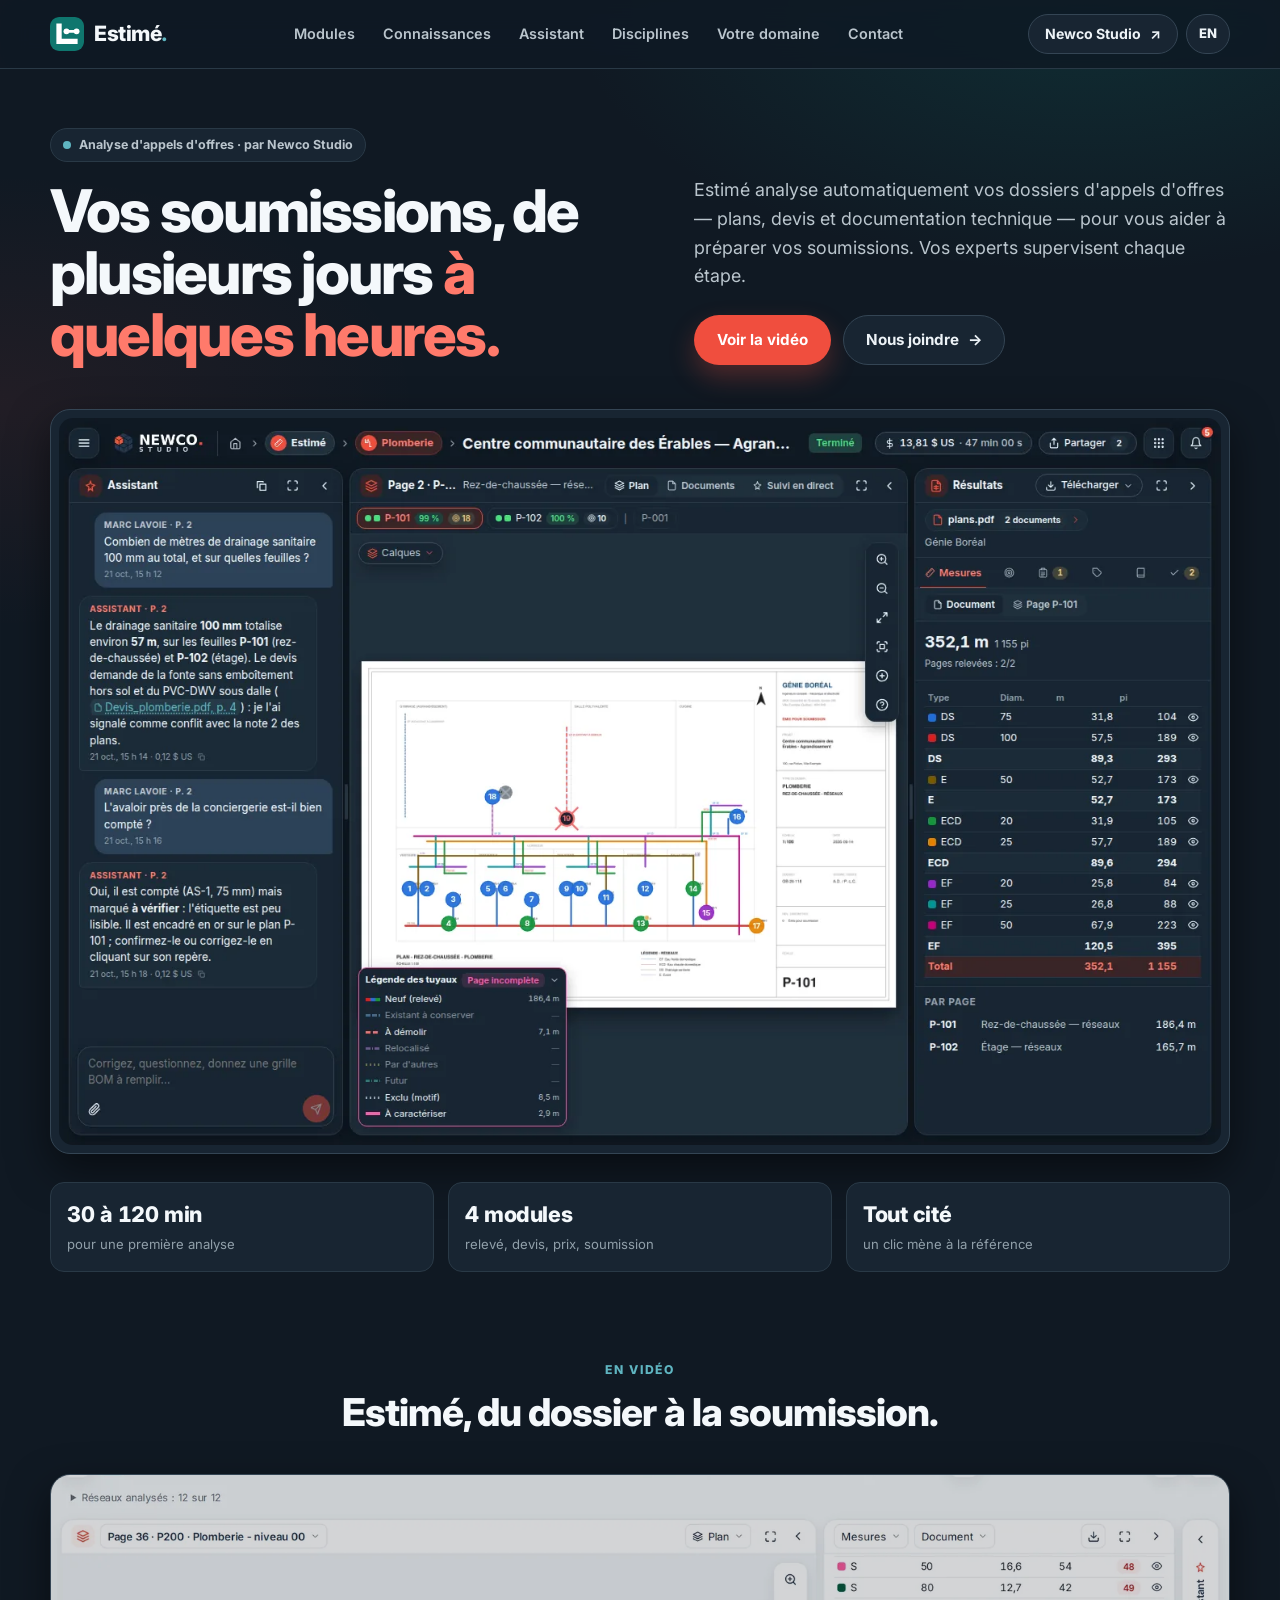
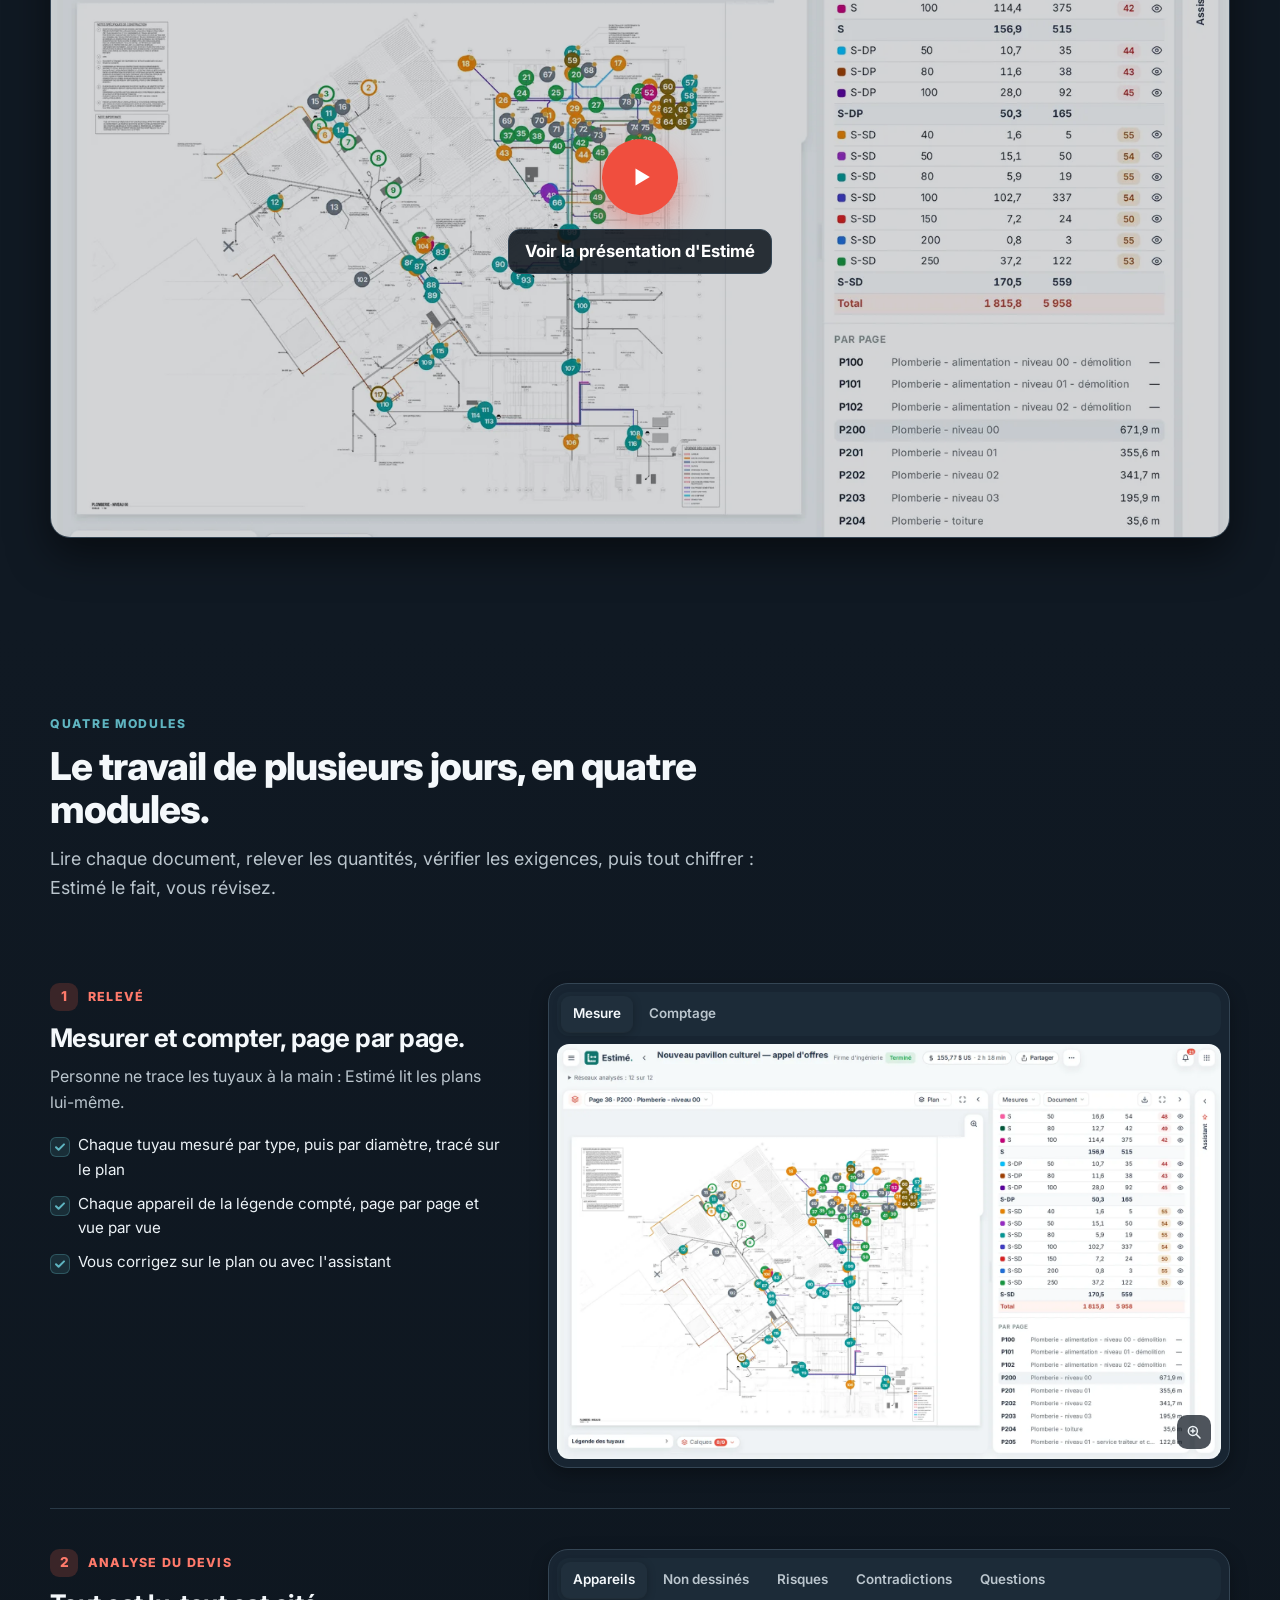
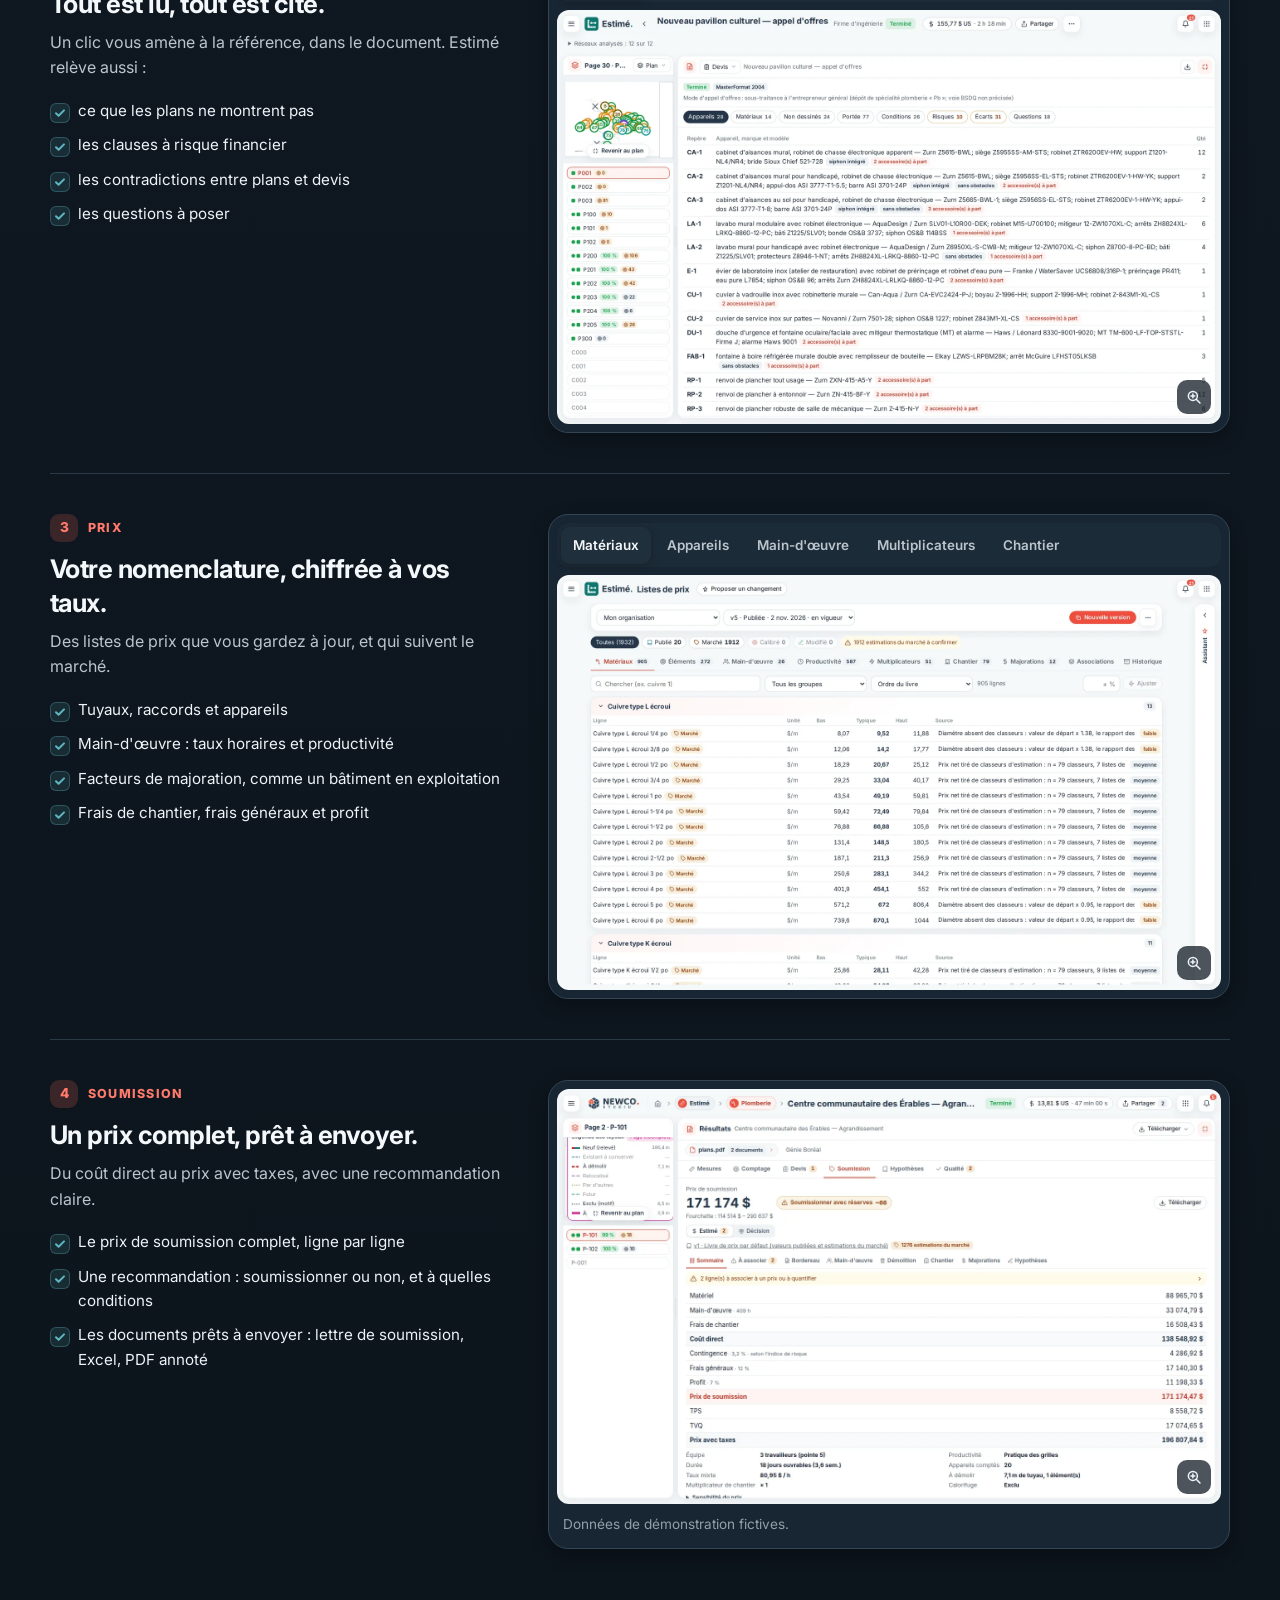
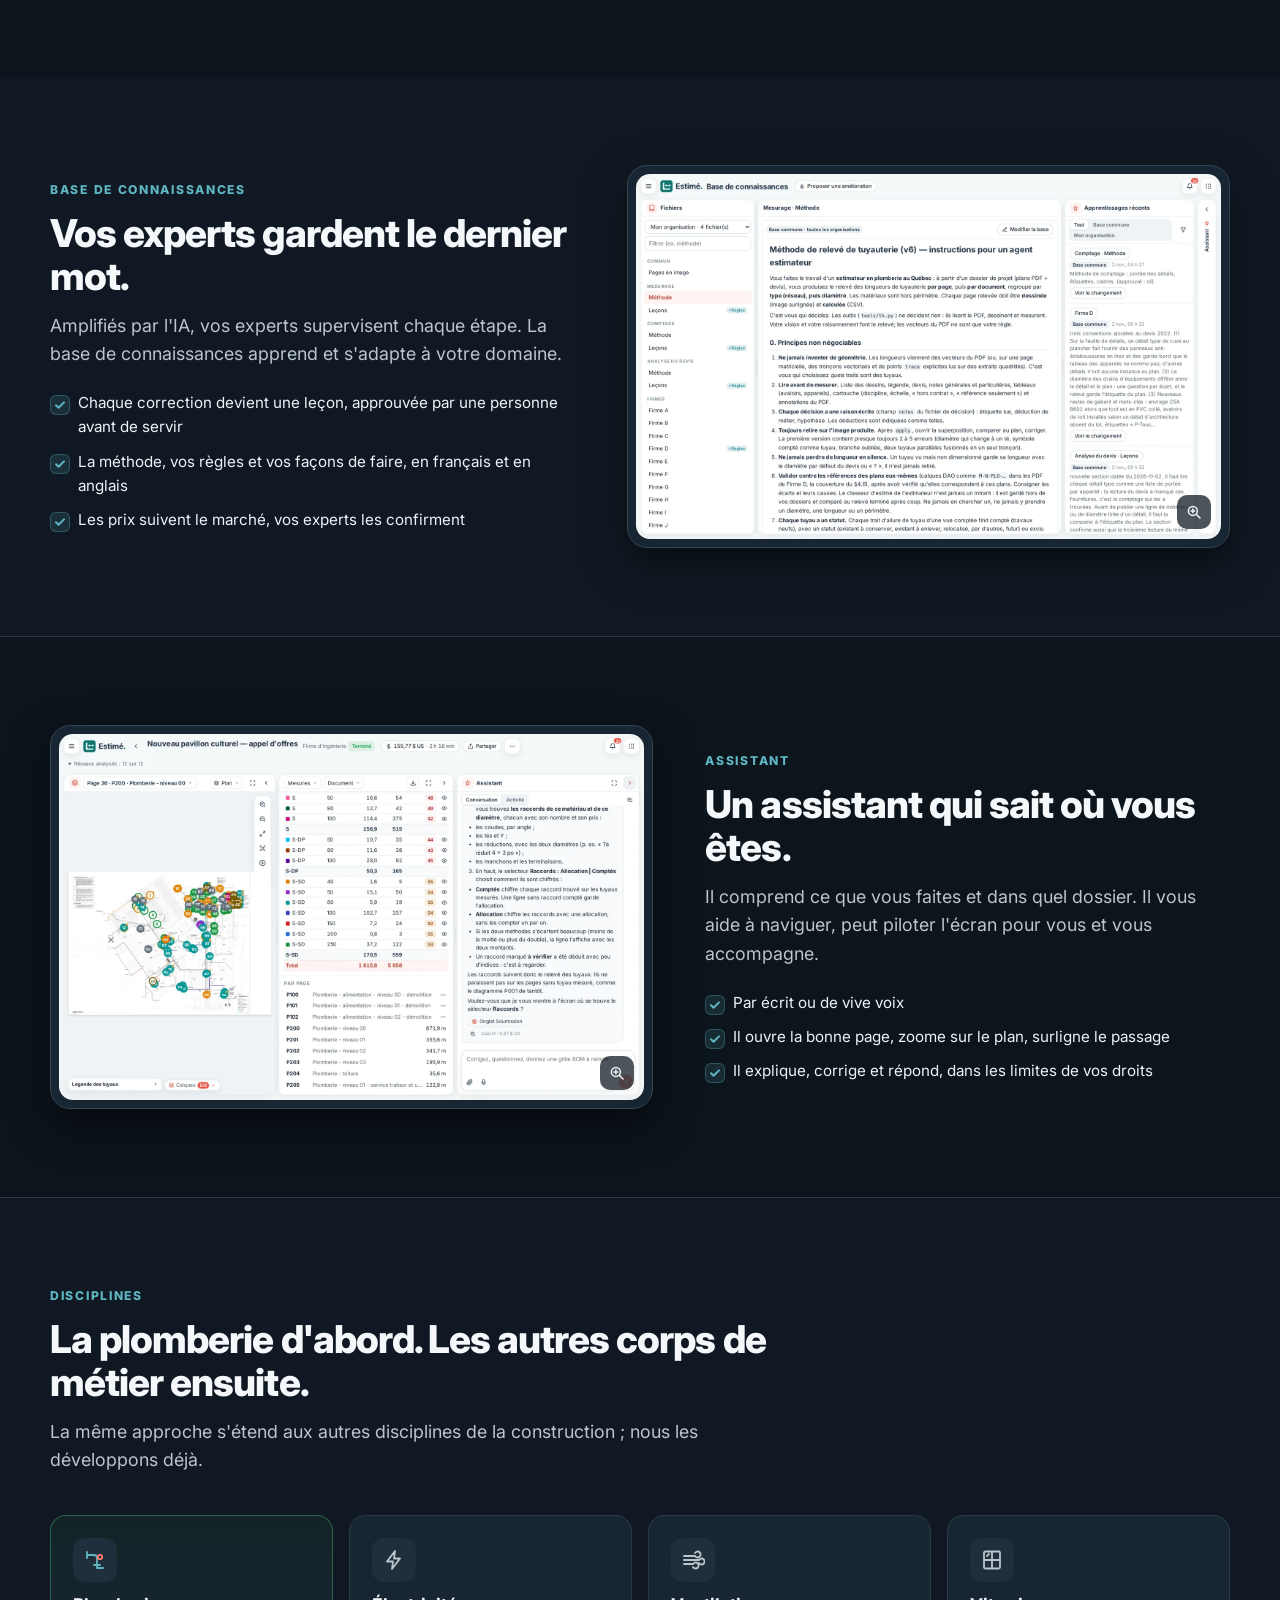
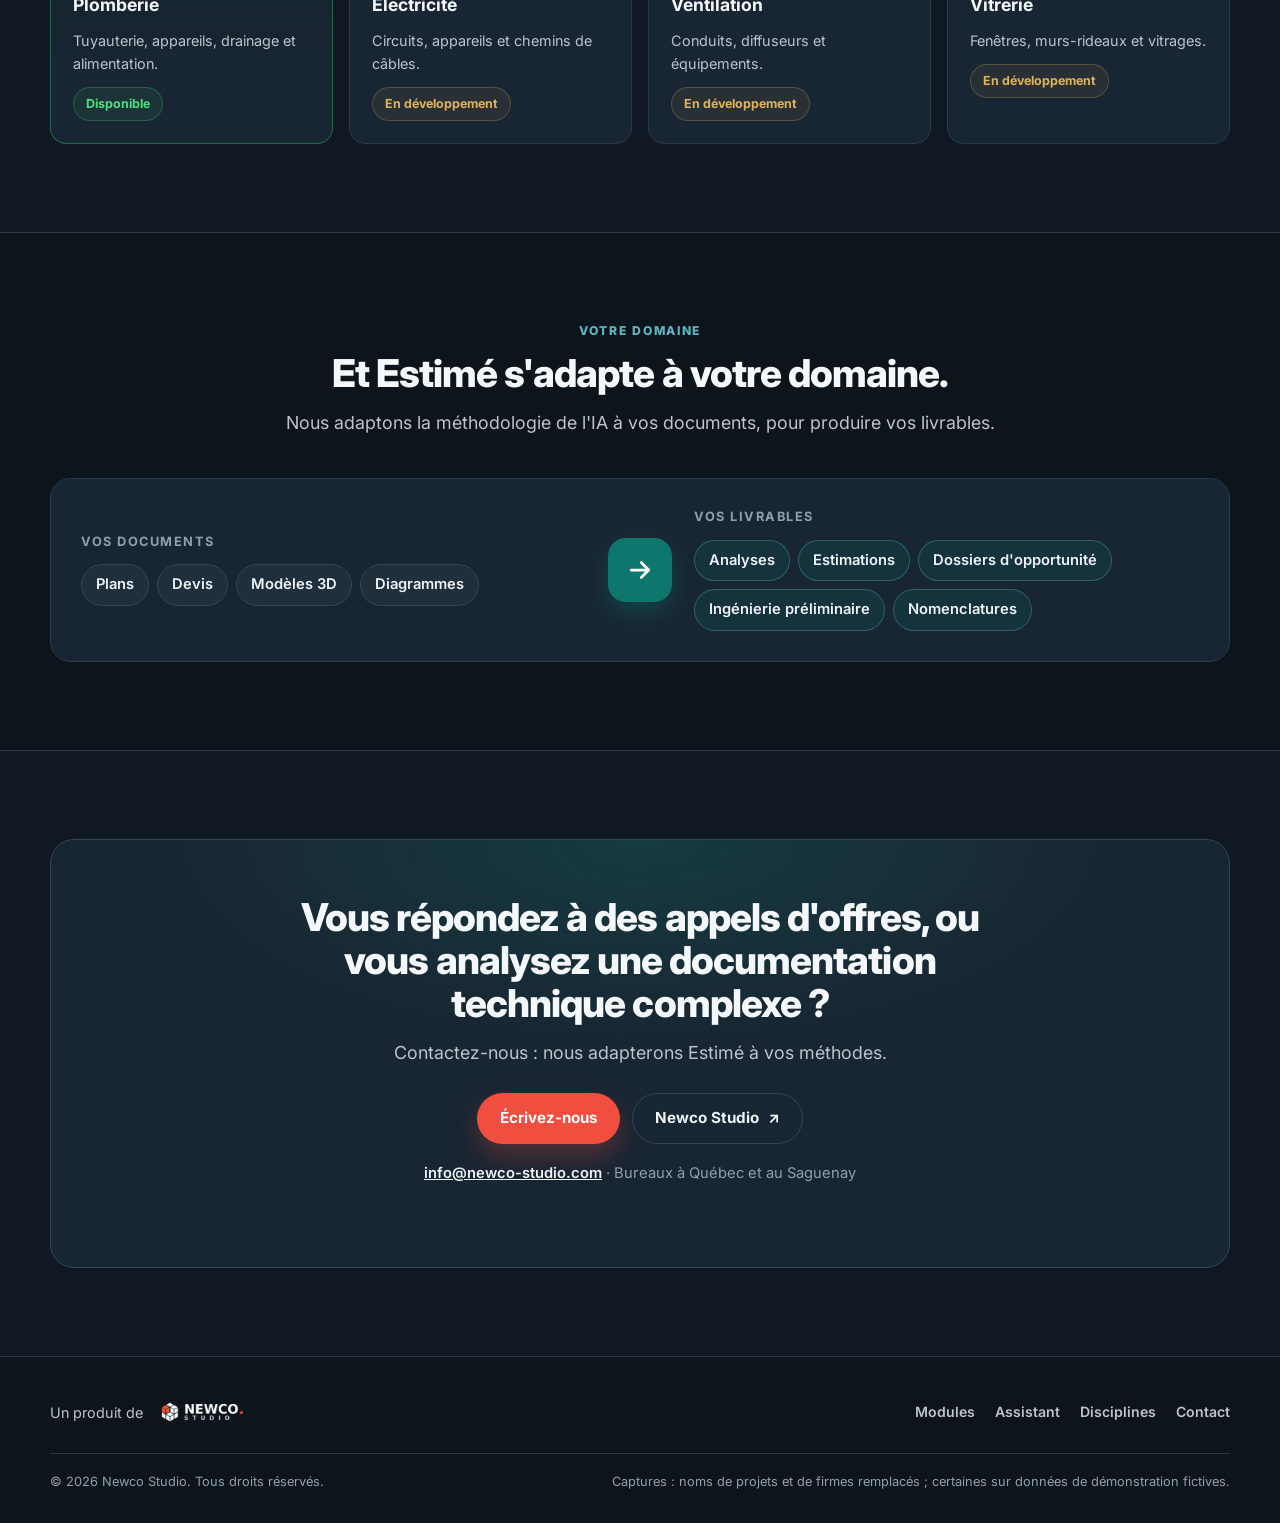
==== commit 0f3ab7de: "fix: point the contact button to the Newco contact page The Newco site no longer has a contact form:" ====
--- a/index.html
+++ b/index.html
@@ -350,9 +350,9 @@
       <p class="lead"><span class="fr">Contactez-nous : nous adapterons Estimé à vos méthodes.</span><span class="en">Contact us: we will adapt Estimate to your methods.</span></p>
       <div class="actions">
         <a class="btn btn-primary" href="mailto:info@newco-studio.com?subject=Estim%C3%A9" data-i18n="href" data-href-en="mailto:info@newco-studio.com?subject=Estimate"><span class="fr">Écrivez-nous</span><span class="en">Email us</span></a>
-        <a class="btn btn-ghost ext" data-ext="NEWCO_URL" data-ext-path="contact.html?topic=estime" href="mailto:info@newco-studio.com"><span class="fr">Formulaire de contact</span><span class="en">Contact form</span></a>
-      </div>
-      <p class="mail"><a href="mailto:info@newco-studio.com">info@newco-studio.com</a> · <span class="fr">Saguenay (Québec)</span><span class="en">Saguenay, Quebec</span></p>
+        <a class="btn btn-ghost ext" data-ext="NEWCO_URL" data-ext-path="contact.html" href="mailto:info@newco-studio.com"><span class="fr">Newco Studio</span><span class="en">Newco Studio</span></a>
+      </div>
+      <p class="mail"><a href="mailto:info@newco-studio.com">info@newco-studio.com</a> · <span class="fr">Bureaux à Québec et au Saguenay</span><span class="en">Offices in Québec City and Saguenay</span></p>
     </div>
   </div>
 </section>
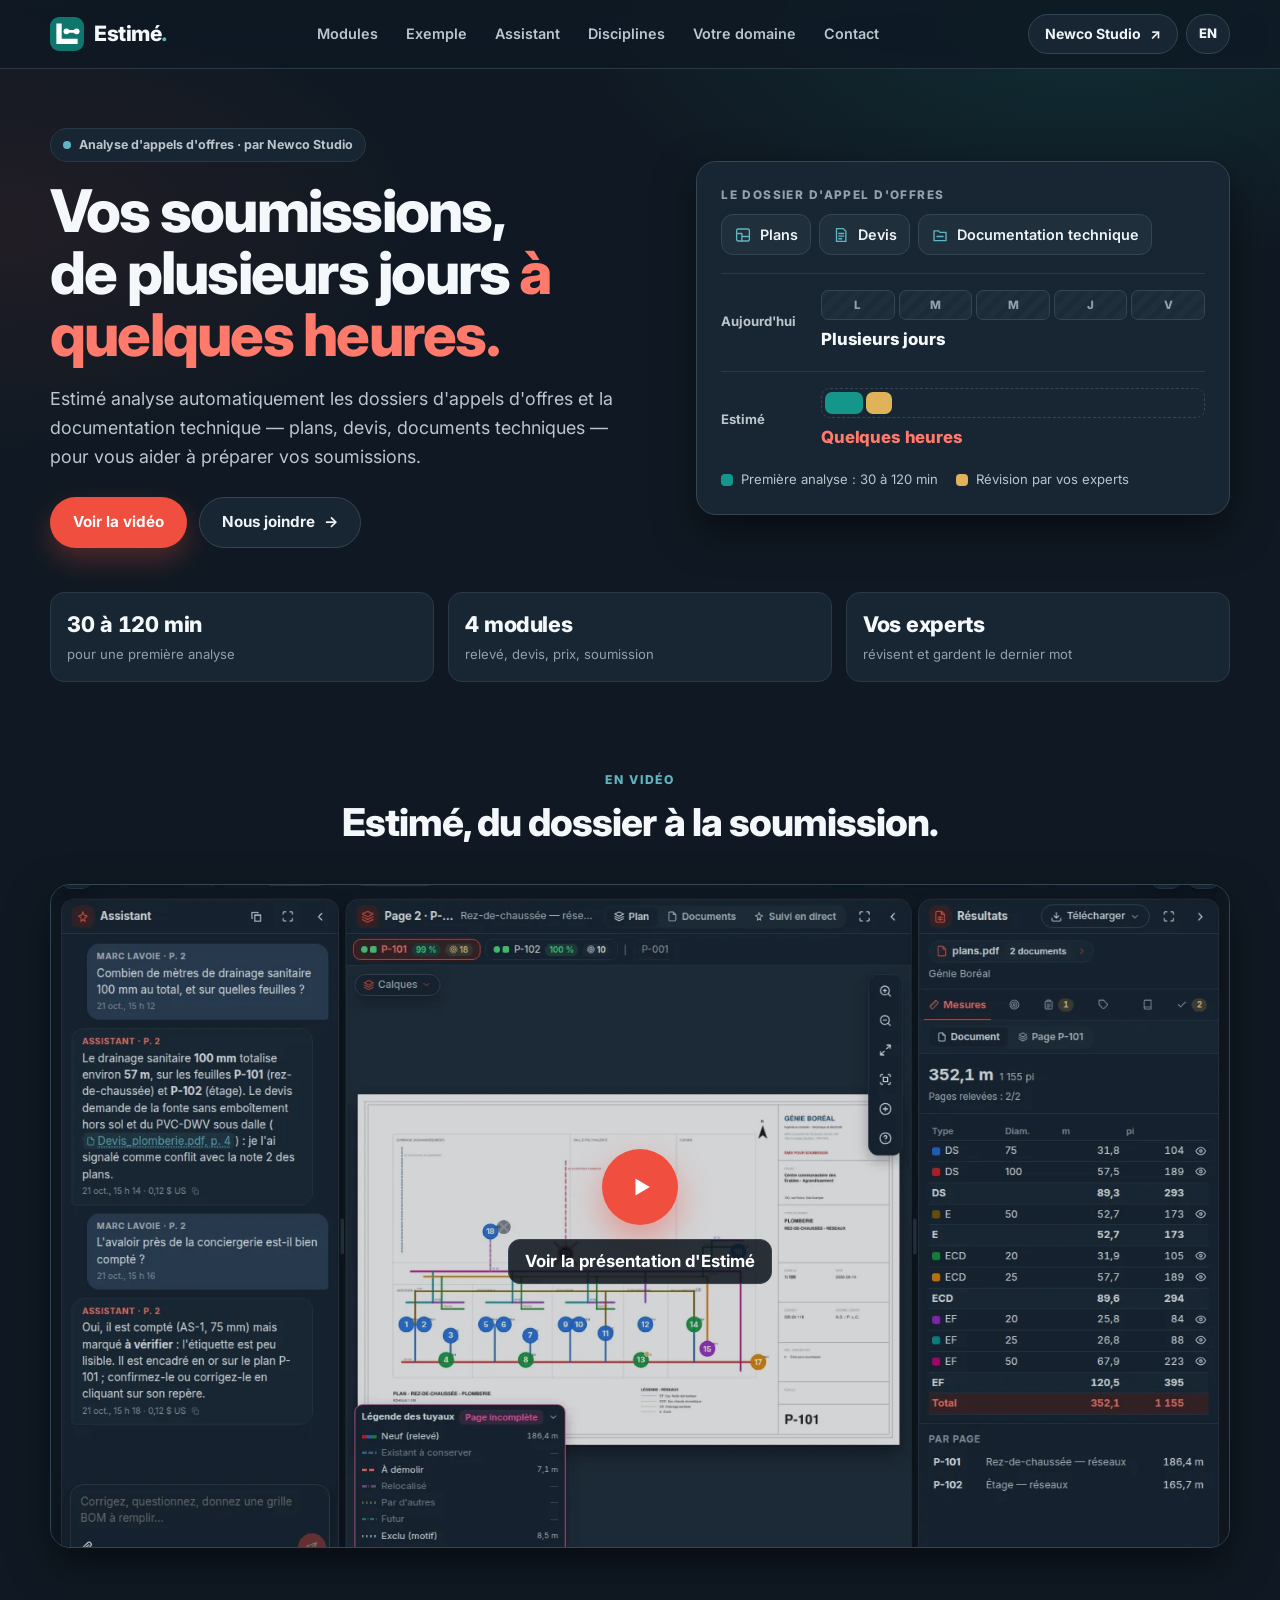
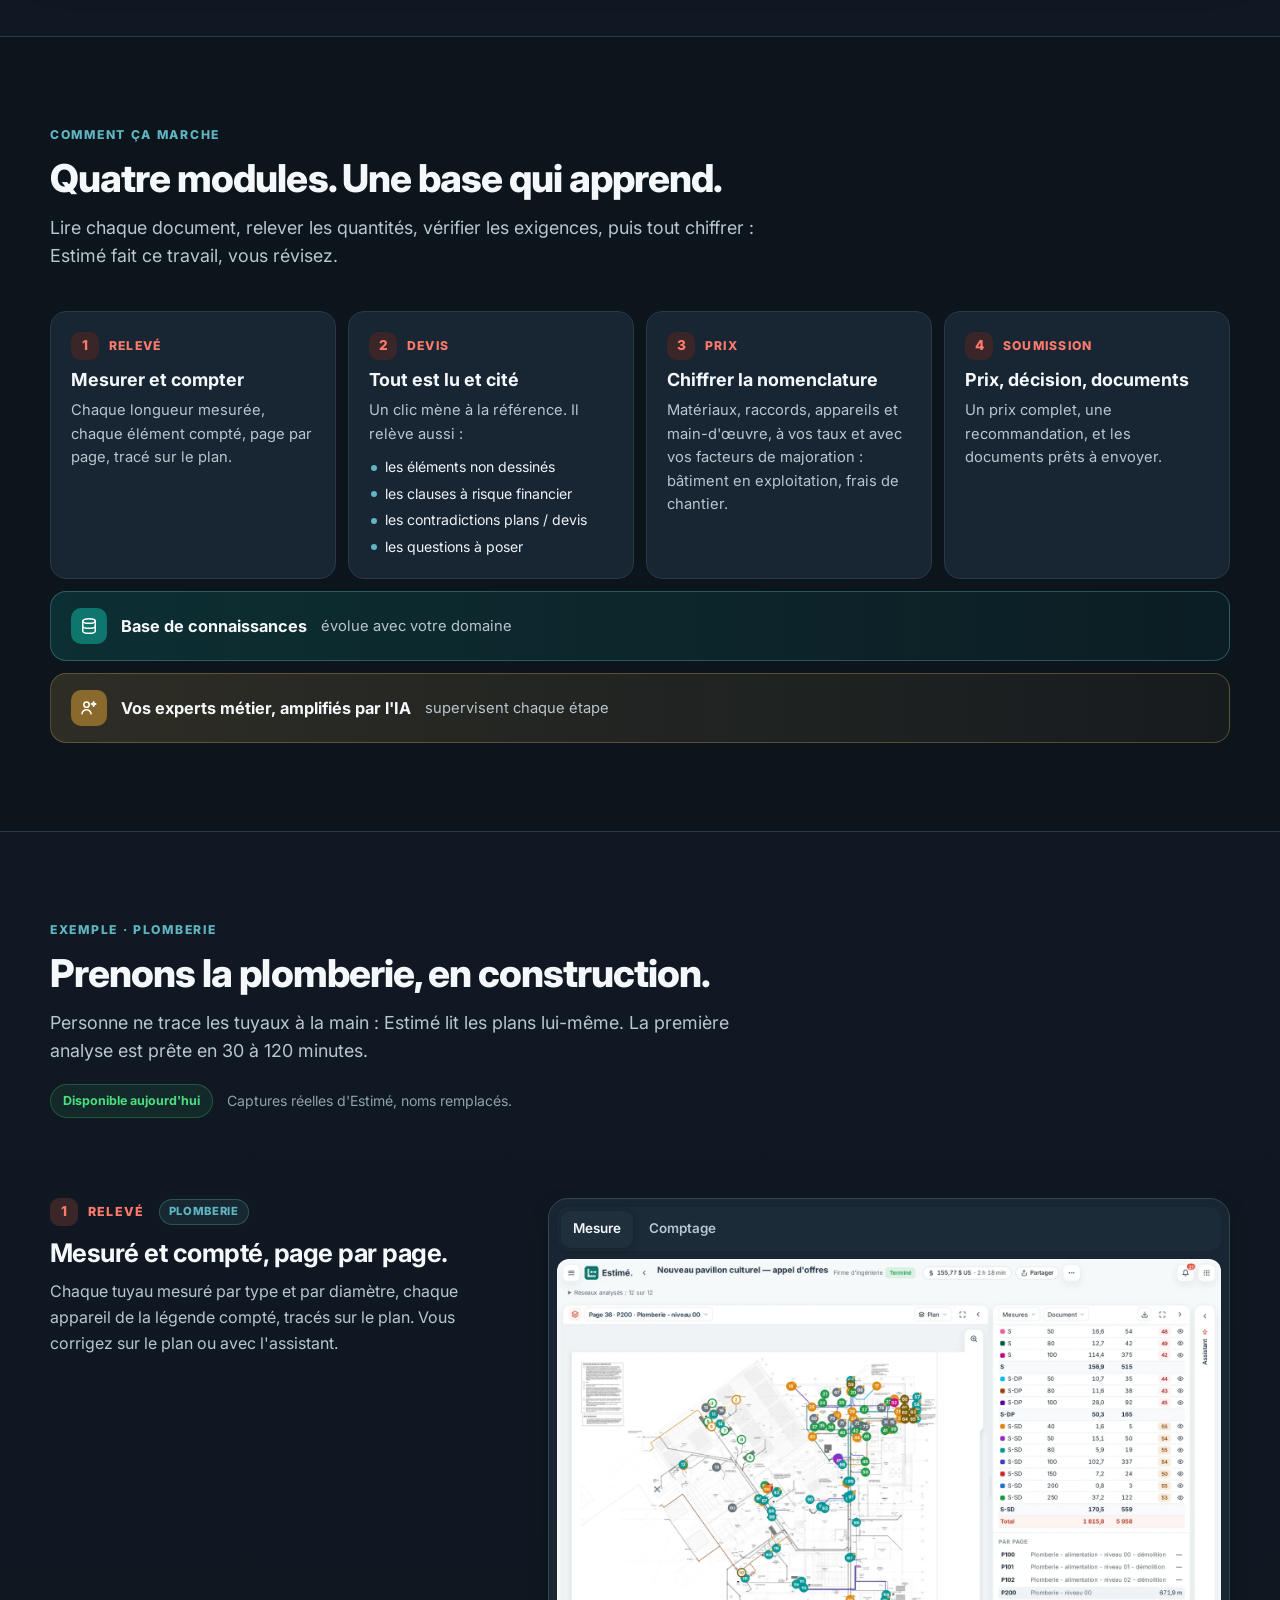
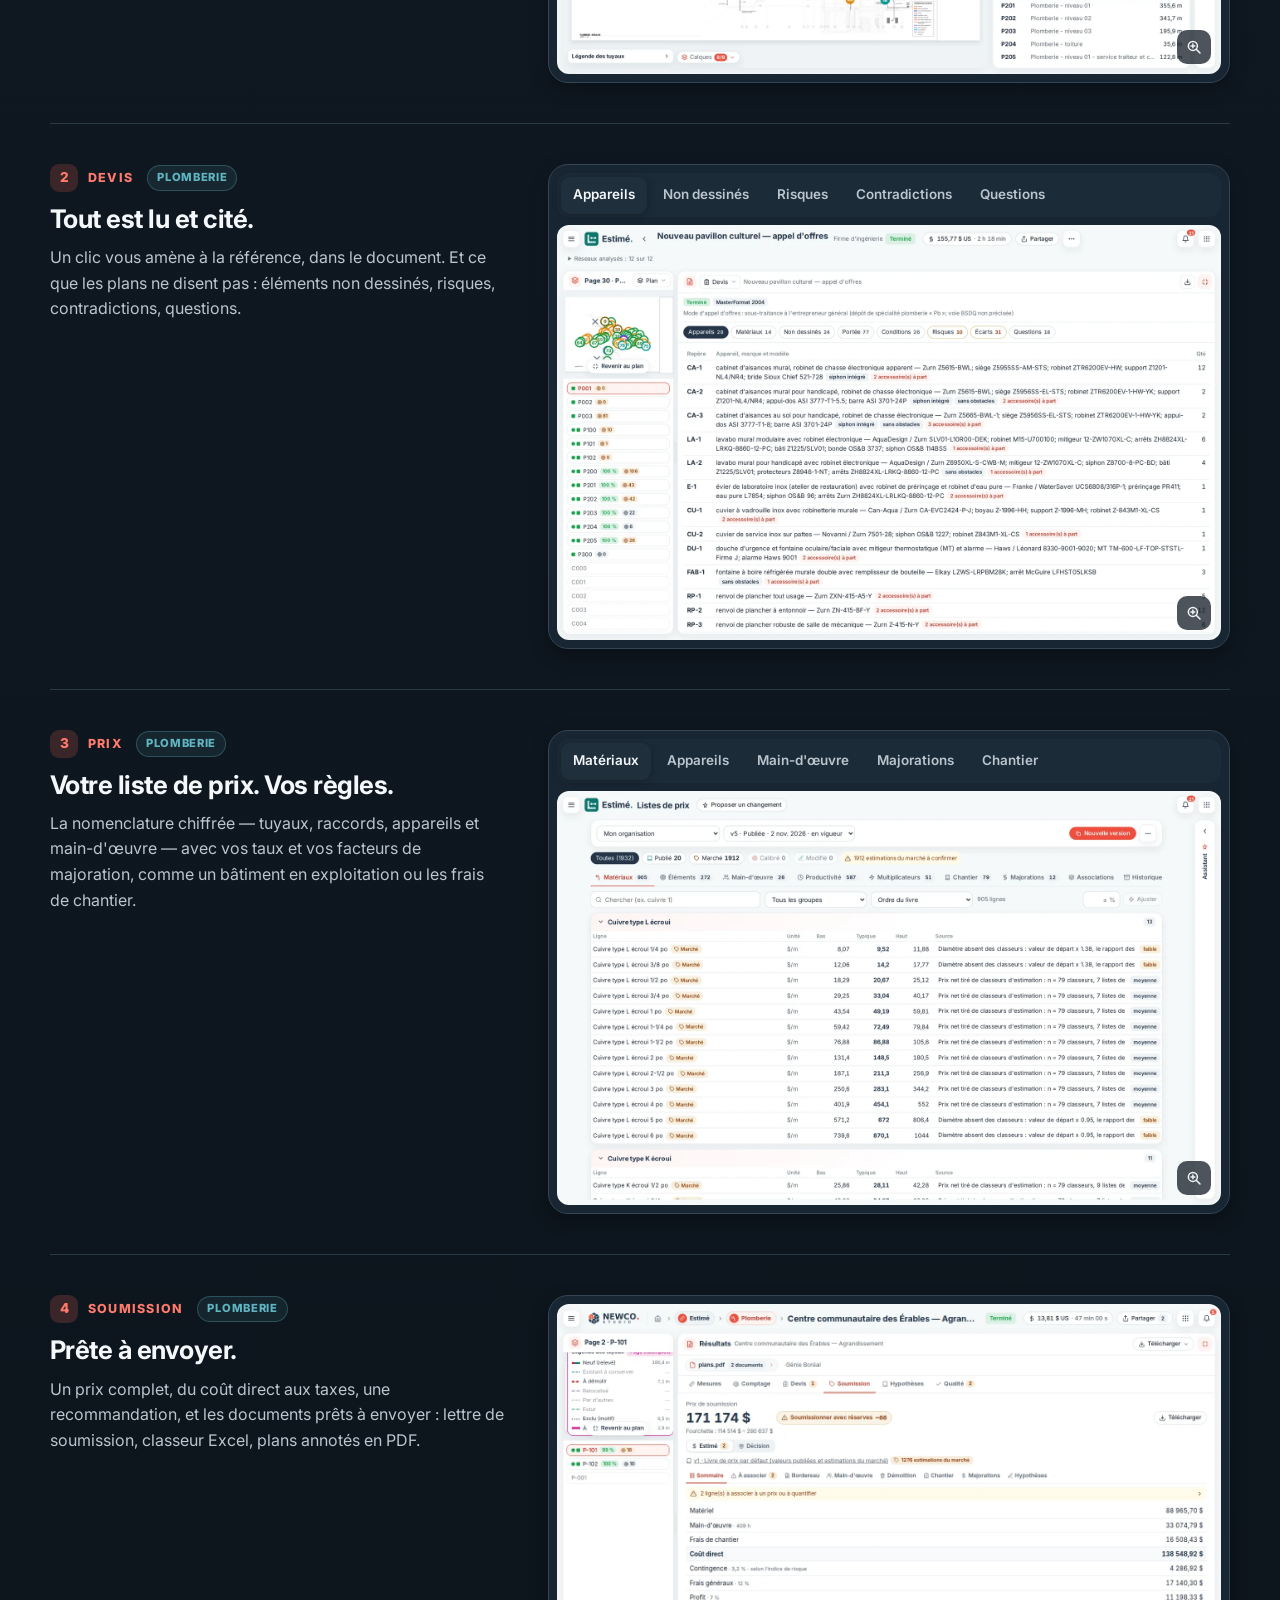
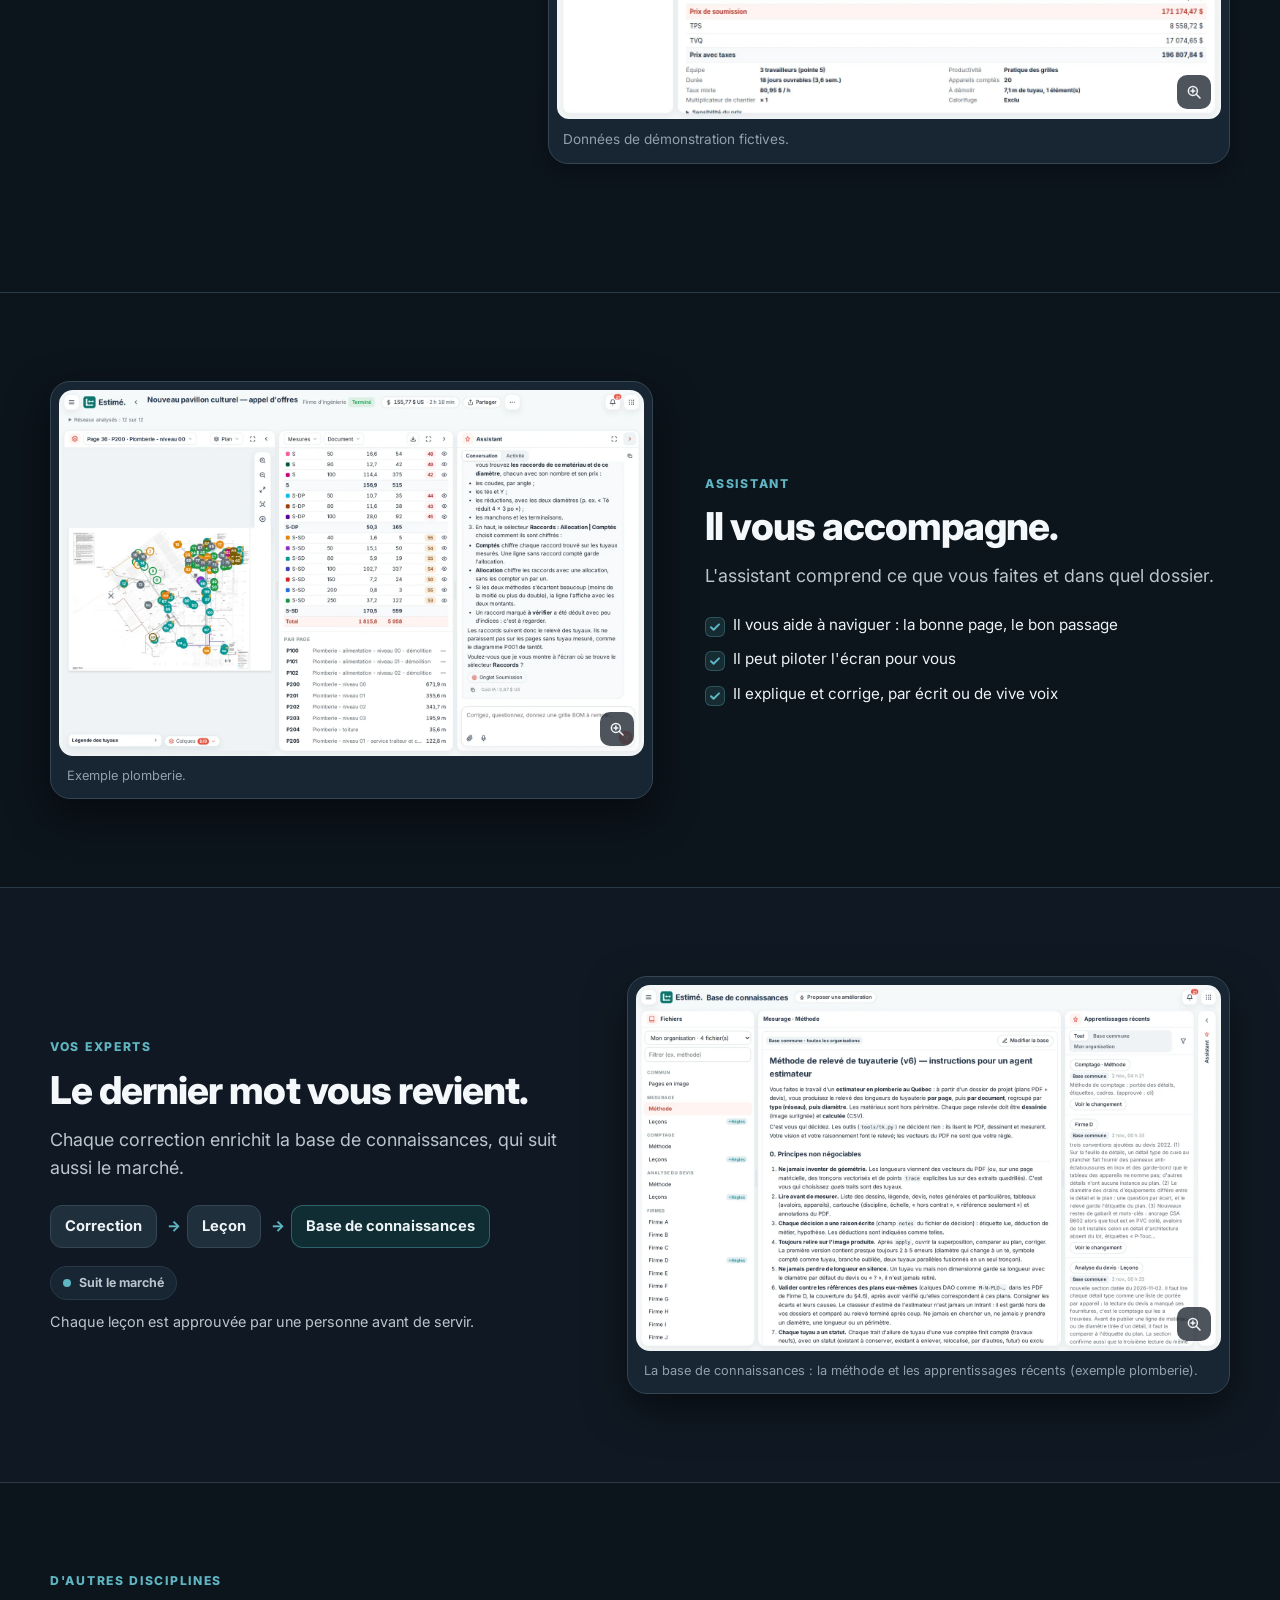
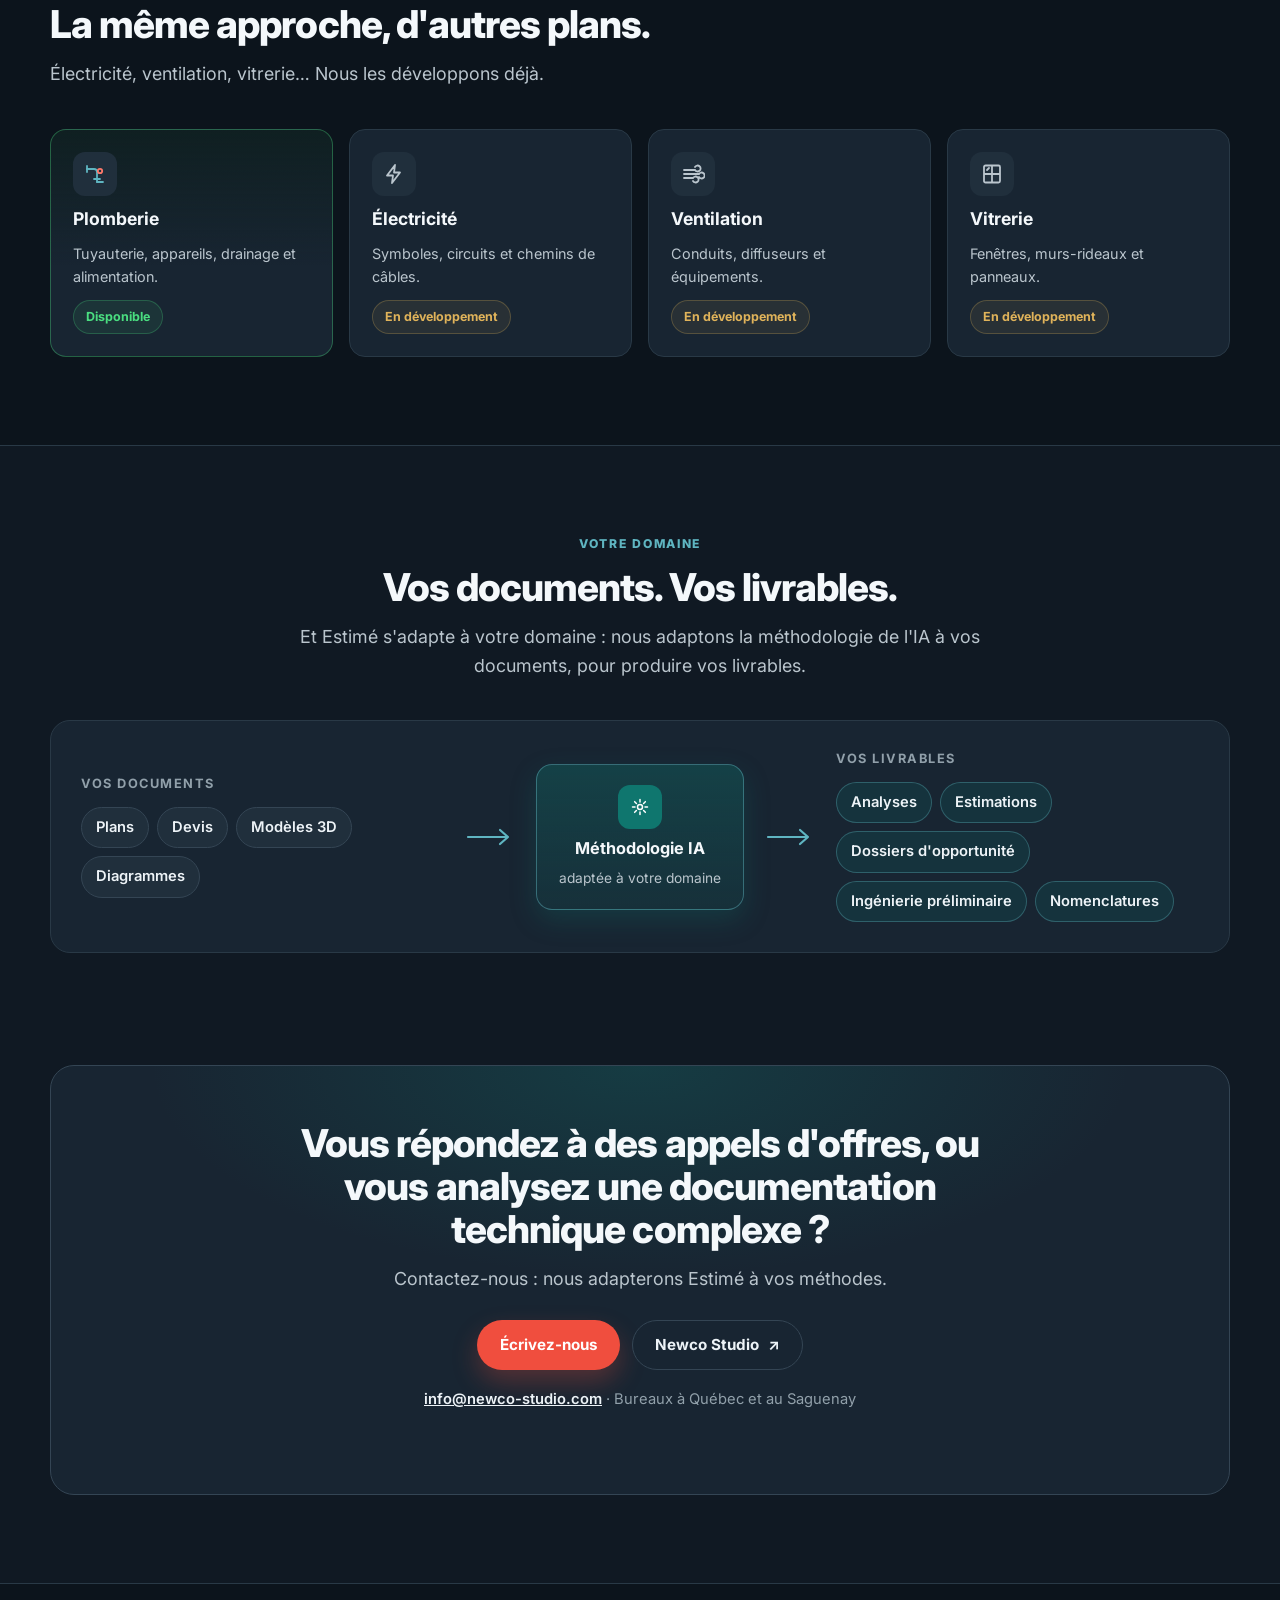
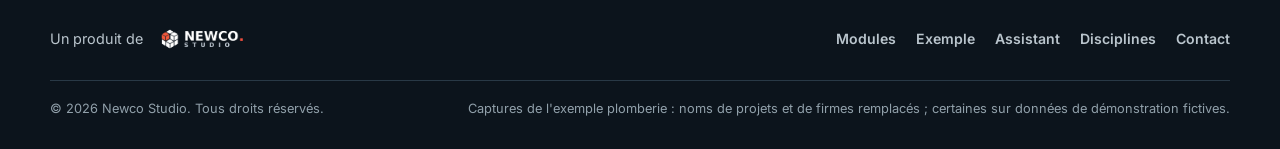
==== commit 6af670a4: "feat: present Estimé the way the v5 explainer video does The page now follows the video's order and " ====
--- a/index.html
+++ b/index.html
@@ -3,8 +3,8 @@
 <head>
 <meta charset="utf-8">
 <meta name="viewport" content="width=device-width, initial-scale=1">
-<title>Estimé — L'analyse d'appels d'offres, de plusieurs jours à quelques heures</title>
-<meta name="description" content="Estimé analyse automatiquement les dossiers d'appels d'offres — plans, devis et documentation technique — : relevé, analyse du devis, prix et soumission. Un produit Newco Studio." data-i18n="content" data-content-en="Estimate automatically analyses tender packages — drawings, specifications and technical documents: takeoff, specification analysis, pricing and bid. A Newco Studio product.">
+<title>Estimé — L'analyse automatique des appels d'offres et de la documentation technique</title>
+<meta name="description" content="Estimé analyse automatiquement les dossiers d'appels d'offres et la documentation technique — plans, devis, documents techniques — pour préparer vos soumissions : de plusieurs jours à quelques heures. Un produit Newco Studio." data-i18n="content" data-content-en="Estimate automatically analyses tender packages and technical documentation — drawings, specifications, technical documents — to prepare your bids: from several days to a few hours. A Newco Studio product.">
 <meta name="theme-color" content="#101923">
 <meta name="color-scheme" content="dark">
 <link rel="icon" type="image/svg+xml" href="images/estime-icon.svg">
@@ -12,8 +12,8 @@
 <link rel="apple-touch-icon" href="images/apple-touch-icon.png">
 <meta property="og:type" content="website">
 <meta property="og:site_name" content="Estimé · Newco Studio">
-<meta property="og:title" content="Estimé — Vos soumissions, de plusieurs jours à quelques heures">
-<meta property="og:description" content="Relevé, analyse du devis, prix et soumission : Estimé analyse vos dossiers d'appels d'offres.">
+<meta property="og:title" content="Estimé — L'analyse automatique des appels d'offres">
+<meta property="og:description" content="Plans, devis et documentation technique analysés automatiquement : vos soumissions, de plusieurs jours à quelques heures.">
 <meta property="og:image" content="images/og-image.jpg">
 <meta property="og:image:width" content="1200">
 <meta property="og:image:height" content="630">
@@ -24,8 +24,8 @@
 <link rel="stylesheet" href="styles.css">
 </head>
 <body data-lang="fr"
-  data-title-fr="Estimé — L'analyse d'appels d'offres, de plusieurs jours à quelques heures"
-  data-title-en="Estimate — Tender analysis, from several days to a few hours">
+  data-title-fr="Estimé — L'analyse automatique des appels d'offres et de la documentation technique"
+  data-title-en="Estimate — Automatic analysis of tender packages and technical documentation">
 <a class="skip" href="#main"><span class="fr">Aller au contenu</span><span class="en">Skip to content</span></a>
 
 <header class="nav">
@@ -33,8 +33,8 @@
     <a class="logo" href="index.html"><img src="images/estime-icon.svg" alt="" width="34" height="34"><span class="fr">Estimé<span class="p">.</span></span><span class="en">Estimate<span class="p">.</span></span></a>
     <nav class="nav-links" id="navLinks" aria-label="Principale" data-i18n="aria-label" data-aria-label-en="Main">
       <a href="#modules">Modules</a>
-      <a href="#knowledge"><span class="fr">Connaissances</span><span class="en">Knowledge</span></a>
-      <a href="#assistant"><span class="fr">Assistant</span><span class="en">Assistant</span></a>
+      <a href="#example"><span class="fr">Exemple</span><span class="en">Example</span></a>
+      <a href="#assistant">Assistant</a>
       <a href="#disciplines">Disciplines</a>
       <a href="#field"><span class="fr">Votre domaine</span><span class="en">Your field</span></a>
       <a href="#contact">Contact</a>
@@ -49,35 +49,53 @@
 
 <main id="main">
 
-<!-- HERO -->
+<!-- 1. HERO -->
 <section class="hero">
   <div class="wrap">
-    <div class="hero-top">
+    <div class="hero-grid">
       <div>
         <span class="chip"><span class="dot"></span><span class="fr">Analyse d'appels d'offres · par Newco Studio</span><span class="en">Tender analysis · by Newco Studio</span></span>
-        <h1><span class="fr">Vos soumissions, de plusieurs jours <span class="hl">à quelques heures.</span></span><span class="en">Your bids, from several days <span class="hl">to a few hours.</span></span></h1>
-      </div>
-      <div>
-        <p class="lead"><span class="fr">Estimé analyse automatiquement vos dossiers d'appels d'offres — plans, devis et documentation technique — pour vous aider à préparer vos soumissions. Vos experts supervisent chaque étape.</span><span class="en">Estimate automatically analyses your tender packages — drawings, specifications and technical documents — to help you prepare your bids. Your experts supervise every step.</span></p>
+        <h1><span class="fr">Vos soumissions,<br> de plusieurs jours <span class="hl">à quelques heures.</span></span><span class="en">Your bids,<br> from several days <span class="hl">to a few hours.</span></span></h1>
+        <p class="lead"><span class="fr">Estimé analyse automatiquement les dossiers d'appels d'offres et la documentation technique — plans, devis, documents techniques — pour vous aider à préparer vos soumissions.</span><span class="en">Estimate automatically analyses tender packages and technical documentation — drawings, specifications, technical documents — to help you prepare your bids.</span></p>
         <div class="actions">
           <a class="btn btn-primary" href="#video"><span class="fr">Voir la vidéo</span><span class="en">Watch the video</span></a>
           <a class="btn btn-ghost arrow" href="#contact"><span class="fr">Nous joindre</span><span class="en">Contact us</span></a>
         </div>
       </div>
-    </div>
-    <figure class="frame">
-      <img src="images/shots/workspace-dark-fr.webp" data-src-en="images/shots/workspace-dark-en.webp" data-i18n="src alt" width="1440" height="900" fetchpriority="high"
-        alt="L'espace de travail d'Estimé : le plan avec les tuyaux mesurés, les résultats par type et diamètre, l'assistant à gauche" data-alt-en="The Estimate workspace: the drawing with the measured pipes, the results by type and diameter, the assistant on the left">
-    </figure>
+
+      <figure class="hv">
+        <div class="hv-k"><span class="fr">Le dossier d'appel d'offres</span><span class="en">The tender package</span></div>
+        <ul class="hv-docs">
+          <li><svg viewBox="0 0 24 24" aria-hidden="true"><rect x="3.5" y="4" width="17" height="16" rx="2"/><path d="M3.5 10h7v10M10.5 14h10"/></svg><span class="fr">Plans</span><span class="en">Drawings</span></li>
+          <li><svg viewBox="0 0 24 24" aria-hidden="true"><path d="M6 3.5h9l3.5 3.5v13.5H6z"/><path d="M9 10h6.5M9 13.5h6.5M9 17h4"/></svg><span class="fr">Devis</span><span class="en">Specifications</span></li>
+          <li><svg viewBox="0 0 24 24" aria-hidden="true"><path d="M4 6.5h6l2 2h8v11H4z"/><path d="M8 14h8"/></svg><span class="fr">Documentation technique</span><span class="en">Technical documents</span></li>
+        </ul>
+        <div class="hv-row">
+          <div class="hv-l"><span class="fr">Aujourd'hui</span><span class="en">Today</span></div>
+          <div class="hv-days" aria-hidden="true"><i><span class="fr">L</span><span class="en">M</span></i><i><span class="fr">M</span><span class="en">T</span></i><i><span class="fr">M</span><span class="en">W</span></i><i><span class="fr">J</span><span class="en">T</span></i><i><span class="fr">V</span><span class="en">F</span></i></div>
+          <b><span class="fr">Plusieurs jours</span><span class="en">Several days</span></b>
+        </div>
+        <div class="hv-row now">
+          <div class="hv-l"><span class="fr">Estimé</span><span class="en">Estimate</span></div>
+          <div class="hv-bar" aria-hidden="true"><span class="a"></span><span class="r"></span></div>
+          <b><span class="fr">Quelques heures</span><span class="en">A few hours</span></b>
+        </div>
+        <figcaption class="hv-key">
+          <span><i class="a"></i><span class="fr">Première analyse : 30 à 120 min</span><span class="en">First analysis: 30–120 min</span></span>
+          <span><i class="r"></i><span class="fr">Révision par vos experts</span><span class="en">Reviewed by your experts</span></span>
+        </figcaption>
+      </figure>
+    </div>
+
     <ul class="stats">
       <li class="stat"><b><span class="fr">30 à 120 min</span><span class="en">30–120 min</span></b><span class="fr">pour une première analyse</span><span class="en">for a first analysis</span></li>
       <li class="stat"><b>4 modules</b><span class="fr">relevé, devis, prix, soumission</span><span class="en">takeoff, specification, pricing, bid</span></li>
-      <li class="stat"><b><span class="fr">Tout cité</span><span class="en">All cited</span></b><span class="fr">un clic mène à la référence</span><span class="en">one click to the reference</span></li>
+      <li class="stat"><b><span class="fr">Vos experts</span><span class="en">Your experts</span></b><span class="fr">révisent et gardent le dernier mot</span><span class="en">review and keep the final say</span></li>
     </ul>
   </div>
 </section>
 
-<!-- VIDEO -->
+<!-- 2. VIDEO -->
 <section id="video" style="padding-top:24px">
   <div class="wrap">
     <div class="head center reveal">
@@ -86,7 +104,7 @@
     </div>
     <figure class="vid reveal" data-video-fr="videos/estime-fr.mp4" data-video-en="videos/estime-en.mp4">
       <video preload="none" playsinline controls width="1600" height="1000"
-        poster="images/shots/plan-measure-fr.webp" data-poster-en="images/shots/plan-measure-en.webp"
+        poster="images/shots/workspace-dark-fr.webp" data-poster-en="images/shots/workspace-dark-en.webp"
         aria-label="Vidéo explicative d'Estimé" data-aria-label-en="Estimate explainer video" data-i18n="poster aria-label">
         <source src="videos/estime-fr.mp4" type="video/mp4">
       </video>
@@ -99,26 +117,74 @@
   </div>
 </section>
 
-<!-- MODULES -->
-<section id="modules" class="modules">
+<!-- 3. HOW IT WORKS: four modules on a knowledge base -->
+<section id="modules" class="band">
   <div class="wrap">
     <div class="head reveal">
-      <div class="kicker"><span class="fr">Quatre modules</span><span class="en">Four modules</span></div>
-      <h2><span class="fr">Le travail de plusieurs jours, en quatre modules.</span><span class="en">Several days of work, in four modules.</span></h2>
-      <p class="lead"><span class="fr">Lire chaque document, relever les quantités, vérifier les exigences, puis tout chiffrer : Estimé le fait, vous révisez.</span><span class="en">Reading every document, taking off quantities, checking requirements, then pricing it all: Estimate does it, you review.</span></p>
+      <div class="kicker"><span class="fr">Comment ça marche</span><span class="en">How it works</span></div>
+      <h2><span class="fr">Quatre modules. Une base qui apprend.</span><span class="en">Four modules. A base that learns.</span></h2>
+      <p class="lead"><span class="fr">Lire chaque document, relever les quantités, vérifier les exigences, puis tout chiffrer : Estimé fait ce travail, vous révisez.</span><span class="en">Reading every document, taking off quantities, checking requirements, then pricing it all: Estimate does this work, you review.</span></p>
+    </div>
+
+    <div class="stack reveal">
+      <ol class="mods">
+        <li>
+          <div class="mi"><i>1</i><span class="fr">Relevé</span><span class="en">Takeoff</span></div>
+          <h3><span class="fr">Mesurer et compter</span><span class="en">Measure and count</span></h3>
+          <p><span class="fr">Chaque longueur mesurée, chaque élément compté, page par page, tracé sur le plan.</span><span class="en">Every length measured, every item counted, page by page, drawn on the plan.</span></p>
+        </li>
+        <li>
+          <div class="mi"><i>2</i><span class="fr">Devis</span><span class="en">Specification</span></div>
+          <h3><span class="fr">Tout est lu et cité</span><span class="en">Everything read and cited</span></h3>
+          <p><span class="fr">Un clic mène à la référence. Il relève aussi :</span><span class="en">One click to the reference. It also finds:</span></p>
+          <ul class="dots">
+            <li><span class="fr">les éléments non dessinés</span><span class="en">undrawn items</span></li>
+            <li><span class="fr">les clauses à risque financier</span><span class="en">financial-risk clauses</span></li>
+            <li><span class="fr">les contradictions plans / devis</span><span class="en">drawing / spec contradictions</span></li>
+            <li><span class="fr">les questions à poser</span><span class="en">the questions to ask</span></li>
+          </ul>
+        </li>
+        <li>
+          <div class="mi"><i>3</i><span class="fr">Prix</span><span class="en">Pricing</span></div>
+          <h3><span class="fr">Chiffrer la nomenclature</span><span class="en">Price the bill of materials</span></h3>
+          <p><span class="fr">Matériaux, raccords, appareils et main-d'œuvre, à vos taux et avec vos facteurs de majoration : bâtiment en exploitation, frais de chantier.</span><span class="en">Materials, fittings, fixtures and labour, at your rates and with your markup factors: occupied building, site costs.</span></p>
+        </li>
+        <li>
+          <div class="mi"><i>4</i><span class="fr">Soumission</span><span class="en">Bid</span></div>
+          <h3><span class="fr">Prix, décision, documents</span><span class="en">Price, decision, documents</span></h3>
+          <p><span class="fr">Un prix complet, une recommandation, et les documents prêts à envoyer.</span><span class="en">A complete price, a recommendation, and documents ready to send.</span></p>
+        </li>
+      </ol>
+      <div class="base">
+        <span class="bi" aria-hidden="true"><svg viewBox="0 0 24 24"><ellipse cx="12" cy="6" rx="7.5" ry="2.8"/><path d="M4.5 6v6c0 1.5 3.4 2.8 7.5 2.8s7.5-1.3 7.5-2.8V6M4.5 12v6c0 1.5 3.4 2.8 7.5 2.8s7.5-1.3 7.5-2.8v-6"/></svg></span>
+        <b><span class="fr">Base de connaissances</span><span class="en">Knowledge base</span></b>
+        <span><span class="fr">évolue avec votre domaine</span><span class="en">evolves with your field</span></span>
+      </div>
+      <div class="base experts">
+        <span class="bi" aria-hidden="true"><svg viewBox="0 0 24 24"><circle cx="9" cy="8" r="3.2"/><path d="M3.5 19c.6-3.2 2.8-5 5.5-5s4.9 1.8 5.5 5"/><path d="M17.5 4.5l.8 1.9 1.9.8-1.9.8-.8 1.9-.8-1.9-1.9-.8 1.9-.8z"/></svg></span>
+        <b><span class="fr">Vos experts métier, amplifiés par l'IA</span><span class="en">Your experts, amplified by AI</span></b>
+        <span><span class="fr">supervisent chaque étape</span><span class="en">supervise every step</span></span>
+      </div>
+    </div>
+  </div>
+</section>
+
+<!-- 4. WORKED EXAMPLE: PLUMBING -->
+<section id="example" class="modules">
+  <div class="wrap">
+    <div class="head reveal">
+      <div class="kicker"><span class="fr">Exemple · Plomberie</span><span class="en">Example · Plumbing</span></div>
+      <h2><span class="fr">Prenons la plomberie, en construction.</span><span class="en">Take plumbing, in construction.</span></h2>
+      <p class="lead"><span class="fr">Personne ne trace les tuyaux à la main : Estimé lit les plans lui-même. La première analyse est prête en 30 à 120 minutes.</span><span class="en">Nobody traces pipes by hand: Estimate reads the drawings itself. The first analysis is ready in 30 to 120 minutes.</span></p>
+      <p class="avail"><span class="chip ok"><span class="fr">Disponible aujourd'hui</span><span class="en">Available today</span></span><span class="fr">Captures réelles d'Estimé, noms remplacés.</span><span class="en">Real Estimate screenshots, names replaced.</span></p>
     </div>
 
     <!-- Module 1 -->
     <article class="module reveal">
       <div>
-        <div class="num"><i>1</i><span class="fr">Relevé</span><span class="en">Takeoff</span></div>
-        <h3><span class="fr">Mesurer et compter, page par page.</span><span class="en">Measure and count, page by page.</span></h3>
-        <p><span class="fr">Personne ne trace les tuyaux à la main : Estimé lit les plans lui-même.</span><span class="en">Nobody traces pipes by hand: Estimate reads the drawings itself.</span></p>
-        <ul class="checks">
-          <li><span class="fr">Chaque tuyau mesuré par type, puis par diamètre, tracé sur le plan</span><span class="en">Every pipe measured by type, then diameter, drawn on the plan</span></li>
-          <li><span class="fr">Chaque appareil de la légende compté, page par page et vue par vue</span><span class="en">Every legend item counted, page by page and view by view</span></li>
-          <li><span class="fr">Vous corrigez sur le plan ou avec l'assistant</span><span class="en">You correct on the drawing or with the assistant</span></li>
-        </ul>
+        <div class="num"><i>1</i><span class="fr">Relevé</span><span class="en">Takeoff</span><span class="ex"><span class="fr">Plomberie</span><span class="en">Plumbing</span></span></div>
+        <h3><span class="fr">Mesuré et compté, page par page.</span><span class="en">Measured and counted, page by page.</span></h3>
+        <p><span class="fr">Chaque tuyau mesuré par type et par diamètre, chaque appareil de la légende compté, tracés sur le plan. Vous corrigez sur le plan ou avec l'assistant.</span><span class="en">Every pipe measured by type and diameter, every legend fixture counted, drawn on the plan. You correct on the drawing or with the assistant.</span></p>
       </div>
       <div class="viewer">
         <div class="tabs" role="tablist" aria-label="Captures du relevé" data-i18n="aria-label" data-aria-label-en="Takeoff screenshots">
@@ -126,10 +192,10 @@
           <button role="tab" id="t-m1b" aria-controls="p-m1b" aria-selected="false" tabindex="-1"><span class="fr">Comptage</span><span class="en">Count</span></button>
         </div>
         <div class="panel" role="tabpanel" id="p-m1a" aria-labelledby="t-m1a">
-          <button class="zoom" type="button" aria-label="Agrandir la capture" data-i18n="aria-label" data-aria-label-en="Enlarge the screenshot"><img src="images/shots/plan-measure-fr.webp" data-src-en="images/shots/plan-measure-en.webp" data-i18n="src alt" loading="lazy" width="1600" height="1000" alt="Relevé : les longueurs de tuyaux par type et diamètre sur un plan de plomberie" data-alt-en="Takeoff: pipe lengths by type and diameter on a plumbing drawing"></button>
+          <button class="zoom" type="button" aria-label="Agrandir la capture" data-i18n="aria-label" data-aria-label-en="Enlarge the screenshot"><img src="images/shots/plan-measure-fr.webp" data-src-en="images/shots/plan-measure-en.webp" data-i18n="src alt" loading="lazy" width="1600" height="1000" alt="Exemple plomberie, relevé : les longueurs de tuyaux par type et diamètre sur le plan" data-alt-en="Plumbing example, takeoff: pipe lengths by type and diameter on the drawing"></button>
         </div>
         <div class="panel" role="tabpanel" id="p-m1b" aria-labelledby="t-m1b" hidden>
-          <button class="zoom" type="button" aria-label="Agrandir la capture" data-i18n="aria-label" data-aria-label-en="Enlarge the screenshot"><img src="images/shots/plan-count-fr.webp" data-src-en="images/shots/plan-count-en.webp" data-i18n="src alt" loading="lazy" width="1600" height="1000" alt="Comptage : les appareils de la légende comptés sur le plan" data-alt-en="Count: the legend items counted on the drawing"></button>
+          <button class="zoom" type="button" aria-label="Agrandir la capture" data-i18n="aria-label" data-aria-label-en="Enlarge the screenshot"><img src="images/shots/plan-count-fr.webp" data-src-en="images/shots/plan-count-en.webp" data-i18n="src alt" loading="lazy" width="1600" height="1000" alt="Exemple plomberie, comptage : les appareils de la légende comptés sur le plan" data-alt-en="Plumbing example, count: the legend fixtures counted on the drawing"></button>
         </div>
       </div>
     </article>
@@ -137,15 +203,9 @@
     <!-- Module 2 -->
     <article class="module reveal">
       <div>
-        <div class="num"><i>2</i><span class="fr">Analyse du devis</span><span class="en">Specification analysis</span></div>
-        <h3><span class="fr">Tout est lu, tout est cité.</span><span class="en">Everything read, everything cited.</span></h3>
-        <p><span class="fr">Un clic vous amène à la référence, dans le document. Estimé relève aussi :</span><span class="en">One click takes you to the reference, in the document. Estimate also finds:</span></p>
-        <ul class="checks">
-          <li><span class="fr">ce que les plans ne montrent pas</span><span class="en">what the drawings don't show</span></li>
-          <li><span class="fr">les clauses à risque financier</span><span class="en">clauses that carry financial risk</span></li>
-          <li><span class="fr">les contradictions entre plans et devis</span><span class="en">contradictions between drawings and specification</span></li>
-          <li><span class="fr">les questions à poser</span><span class="en">the questions to ask</span></li>
-        </ul>
+        <div class="num"><i>2</i><span class="fr">Devis</span><span class="en">Specification</span><span class="ex"><span class="fr">Plomberie</span><span class="en">Plumbing</span></span></div>
+        <h3><span class="fr">Tout est lu et cité.</span><span class="en">Everything read and cited.</span></h3>
+        <p><span class="fr">Un clic vous amène à la référence, dans le document. Et ce que les plans ne disent pas : éléments non dessinés, risques, contradictions, questions.</span><span class="en">One click takes you to the reference, in the document. And what the drawings don't say: undrawn items, risks, contradictions, questions.</span></p>
       </div>
       <div class="viewer">
         <div class="tabs" role="tablist" aria-label="Captures de l'analyse du devis" data-i18n="aria-label" data-aria-label-en="Specification analysis screenshots">
@@ -156,19 +216,19 @@
           <button role="tab" id="t-m2e" aria-controls="p-m2e" aria-selected="false" tabindex="-1">Questions</button>
         </div>
         <div class="panel" role="tabpanel" id="p-m2a" aria-labelledby="t-m2a">
-          <button class="zoom" type="button" aria-label="Agrandir la capture" data-i18n="aria-label" data-aria-label-en="Enlarge the screenshot"><img src="images/shots/spec-fixtures-fr.webp" data-src-en="images/shots/spec-fixtures-en.webp" data-i18n="src alt" loading="lazy" width="1600" height="1000" alt="Devis : les appareils exigés, chacun cité à sa page" data-alt-en="Specification: the required fixtures, each cited to its page"></button>
+          <button class="zoom" type="button" aria-label="Agrandir la capture" data-i18n="aria-label" data-aria-label-en="Enlarge the screenshot"><img src="images/shots/spec-fixtures-fr.webp" data-src-en="images/shots/spec-fixtures-en.webp" data-i18n="src alt" loading="lazy" width="1600" height="1000" alt="Exemple plomberie, devis : les appareils exigés, chacun cité à sa page" data-alt-en="Plumbing example, specification: the required fixtures, each cited to its page"></button>
         </div>
         <div class="panel" role="tabpanel" id="p-m2b" aria-labelledby="t-m2b" hidden>
-          <button class="zoom" type="button" aria-label="Agrandir la capture" data-i18n="aria-label" data-aria-label-en="Enlarge the screenshot"><img src="images/shots/spec-undrawn-fr.webp" data-src-en="images/shots/spec-undrawn-en.webp" data-i18n="src alt" loading="lazy" width="1600" height="1000" alt="Devis : les éléments exigés mais non dessinés sur les plans" data-alt-en="Specification: items required but not drawn"></button>
+          <button class="zoom" type="button" aria-label="Agrandir la capture" data-i18n="aria-label" data-aria-label-en="Enlarge the screenshot"><img src="images/shots/spec-undrawn-fr.webp" data-src-en="images/shots/spec-undrawn-en.webp" data-i18n="src alt" loading="lazy" width="1600" height="1000" alt="Exemple plomberie, devis : les éléments exigés mais non dessinés sur les plans" data-alt-en="Plumbing example, specification: items required but not drawn"></button>
         </div>
         <div class="panel" role="tabpanel" id="p-m2c" aria-labelledby="t-m2c" hidden>
-          <button class="zoom" type="button" aria-label="Agrandir la capture" data-i18n="aria-label" data-aria-label-en="Enlarge the screenshot"><img src="images/shots/spec-risks-fr.webp" data-src-en="images/shots/spec-risks-en.webp" data-i18n="src alt" loading="lazy" width="1600" height="1000" alt="Devis : les clauses à risque financier, classées par gravité" data-alt-en="Specification: clauses carrying financial risk, ranked by severity"></button>
+          <button class="zoom" type="button" aria-label="Agrandir la capture" data-i18n="aria-label" data-aria-label-en="Enlarge the screenshot"><img src="images/shots/spec-risks-fr.webp" data-src-en="images/shots/spec-risks-en.webp" data-i18n="src alt" loading="lazy" width="1600" height="1000" alt="Exemple plomberie, devis : les clauses à risque financier, classées par gravité" data-alt-en="Plumbing example, specification: clauses carrying financial risk, ranked by severity"></button>
         </div>
         <div class="panel" role="tabpanel" id="p-m2d" aria-labelledby="t-m2d" hidden>
-          <button class="zoom" type="button" aria-label="Agrandir la capture" data-i18n="aria-label" data-aria-label-en="Enlarge the screenshot"><img src="images/shots/spec-conflicts-fr.webp" data-src-en="images/shots/spec-conflicts-en.webp" data-i18n="src alt" loading="lazy" width="1600" height="1000" alt="Devis : les contradictions entre les plans et le devis" data-alt-en="Specification: contradictions between drawings and specification"></button>
+          <button class="zoom" type="button" aria-label="Agrandir la capture" data-i18n="aria-label" data-aria-label-en="Enlarge the screenshot"><img src="images/shots/spec-conflicts-fr.webp" data-src-en="images/shots/spec-conflicts-en.webp" data-i18n="src alt" loading="lazy" width="1600" height="1000" alt="Exemple plomberie, devis : les contradictions entre les plans et le devis" data-alt-en="Plumbing example, specification: contradictions between drawings and specification"></button>
         </div>
         <div class="panel" role="tabpanel" id="p-m2e" aria-labelledby="t-m2e" hidden>
-          <button class="zoom" type="button" aria-label="Agrandir la capture" data-i18n="aria-label" data-aria-label-en="Enlarge the screenshot"><img src="images/shots/spec-questions-fr.webp" data-src-en="images/shots/spec-questions-en.webp" data-i18n="src alt" loading="lazy" width="1600" height="1000" alt="Devis : les questions à poser avant de soumissionner" data-alt-en="Specification: the questions to ask before bidding"></button>
+          <button class="zoom" type="button" aria-label="Agrandir la capture" data-i18n="aria-label" data-aria-label-en="Enlarge the screenshot"><img src="images/shots/spec-questions-fr.webp" data-src-en="images/shots/spec-questions-en.webp" data-i18n="src alt" loading="lazy" width="1600" height="1000" alt="Exemple plomberie, devis : les questions à poser avant de soumissionner" data-alt-en="Plumbing example, specification: the questions to ask before bidding"></button>
         </div>
       </div>
     </article>
@@ -176,38 +236,32 @@
     <!-- Module 3 -->
     <article class="module reveal">
       <div>
-        <div class="num"><i>3</i><span class="fr">Prix</span><span class="en">Pricing</span></div>
-        <h3><span class="fr">Votre nomenclature, chiffrée à vos taux.</span><span class="en">Your bill of materials, priced at your rates.</span></h3>
-        <p><span class="fr">Des listes de prix que vous gardez à jour, et qui suivent le marché.</span><span class="en">Price lists you keep up to date, that follow the market.</span></p>
-        <ul class="checks">
-          <li><span class="fr">Tuyaux, raccords et appareils</span><span class="en">Pipes, fittings and fixtures</span></li>
-          <li><span class="fr">Main-d'œuvre : taux horaires et productivité</span><span class="en">Labour: hourly rates and productivity</span></li>
-          <li><span class="fr">Facteurs de majoration, comme un bâtiment en exploitation</span><span class="en">Markup factors, such as an occupied building</span></li>
-          <li><span class="fr">Frais de chantier, frais généraux et profit</span><span class="en">Site costs, overhead and profit</span></li>
-        </ul>
+        <div class="num"><i>3</i><span class="fr">Prix</span><span class="en">Pricing</span><span class="ex"><span class="fr">Plomberie</span><span class="en">Plumbing</span></span></div>
+        <h3><span class="fr">Votre liste de prix. Vos règles.</span><span class="en">Your price list. Your rules.</span></h3>
+        <p><span class="fr">La nomenclature chiffrée — tuyaux, raccords, appareils et main-d'œuvre — avec vos taux et vos facteurs de majoration, comme un bâtiment en exploitation ou les frais de chantier.</span><span class="en">The bill of materials priced — pipes, fittings, fixtures and labour — with your rates and your markup factors, such as an occupied building or site costs.</span></p>
       </div>
       <div class="viewer">
         <div class="tabs" role="tablist" aria-label="Captures des listes de prix" data-i18n="aria-label" data-aria-label-en="Price list screenshots">
           <button role="tab" id="t-m3a" aria-controls="p-m3a" aria-selected="true"><span class="fr">Matériaux</span><span class="en">Materials</span></button>
           <button role="tab" id="t-m3b" aria-controls="p-m3b" aria-selected="false" tabindex="-1"><span class="fr">Appareils</span><span class="en">Fixtures</span></button>
           <button role="tab" id="t-m3c" aria-controls="p-m3c" aria-selected="false" tabindex="-1"><span class="fr">Main-d'œuvre</span><span class="en">Labour</span></button>
-          <button role="tab" id="t-m3d" aria-controls="p-m3d" aria-selected="false" tabindex="-1"><span class="fr">Multiplicateurs</span><span class="en">Multipliers</span></button>
+          <button role="tab" id="t-m3d" aria-controls="p-m3d" aria-selected="false" tabindex="-1"><span class="fr">Majorations</span><span class="en">Markups</span></button>
           <button role="tab" id="t-m3e" aria-controls="p-m3e" aria-selected="false" tabindex="-1"><span class="fr">Chantier</span><span class="en">Site</span></button>
         </div>
         <div class="panel" role="tabpanel" id="p-m3a" aria-labelledby="t-m3a">
-          <button class="zoom" type="button" aria-label="Agrandir la capture" data-i18n="aria-label" data-aria-label-en="Enlarge the screenshot"><img src="images/shots/prices-materials-fr.webp" data-src-en="images/shots/prices-materials-en.webp" data-i18n="src alt" loading="lazy" width="1600" height="1000" alt="Listes de prix : les matériaux par diamètre, avec leur source" data-alt-en="Price lists: materials by diameter, with their source"></button>
+          <button class="zoom" type="button" aria-label="Agrandir la capture" data-i18n="aria-label" data-aria-label-en="Enlarge the screenshot"><img src="images/shots/prices-materials-fr.webp" data-src-en="images/shots/prices-materials-en.webp" data-i18n="src alt" loading="lazy" width="1600" height="1000" alt="Exemple plomberie, prix : les matériaux par diamètre, avec leur source" data-alt-en="Plumbing example, pricing: materials by diameter, with their source"></button>
         </div>
         <div class="panel" role="tabpanel" id="p-m3b" aria-labelledby="t-m3b" hidden>
-          <button class="zoom" type="button" aria-label="Agrandir la capture" data-i18n="aria-label" data-aria-label-en="Enlarge the screenshot"><img src="images/shots/prices-items-fr.webp" data-src-en="images/shots/prices-items-en.webp" data-i18n="src alt" loading="lazy" width="1600" height="1000" alt="Listes de prix : les appareils sanitaires" data-alt-en="Price lists: plumbing fixtures"></button>
+          <button class="zoom" type="button" aria-label="Agrandir la capture" data-i18n="aria-label" data-aria-label-en="Enlarge the screenshot"><img src="images/shots/prices-items-fr.webp" data-src-en="images/shots/prices-items-en.webp" data-i18n="src alt" loading="lazy" width="1600" height="1000" alt="Exemple plomberie, prix : les appareils sanitaires" data-alt-en="Plumbing example, pricing: plumbing fixtures"></button>
         </div>
         <div class="panel" role="tabpanel" id="p-m3c" aria-labelledby="t-m3c" hidden>
-          <button class="zoom" type="button" aria-label="Agrandir la capture" data-i18n="aria-label" data-aria-label-en="Enlarge the screenshot"><img src="images/shots/prices-labour-fr.webp" data-src-en="images/shots/prices-labour-en.webp" data-i18n="src alt" loading="lazy" width="1600" height="1000" alt="Listes de prix : les taux horaires de la main-d'œuvre" data-alt-en="Price lists: labour hourly rates"></button>
+          <button class="zoom" type="button" aria-label="Agrandir la capture" data-i18n="aria-label" data-aria-label-en="Enlarge the screenshot"><img src="images/shots/prices-labour-fr.webp" data-src-en="images/shots/prices-labour-en.webp" data-i18n="src alt" loading="lazy" width="1600" height="1000" alt="Exemple plomberie, prix : les taux horaires de la main-d'œuvre" data-alt-en="Plumbing example, pricing: labour hourly rates"></button>
         </div>
         <div class="panel" role="tabpanel" id="p-m3d" aria-labelledby="t-m3d" hidden>
-          <button class="zoom" type="button" aria-label="Agrandir la capture" data-i18n="aria-label" data-aria-label-en="Enlarge the screenshot"><img src="images/shots/prices-multipliers-fr.webp" data-src-en="images/shots/prices-multipliers-en.webp" data-i18n="src alt" loading="lazy" width="1600" height="1000" alt="Listes de prix : les multiplicateurs de conditions de chantier, comme un bâtiment occupé" data-alt-en="Price lists: site-condition multipliers, such as an occupied building"></button>
+          <button class="zoom" type="button" aria-label="Agrandir la capture" data-i18n="aria-label" data-aria-label-en="Enlarge the screenshot"><img src="images/shots/prices-multipliers-fr.webp" data-src-en="images/shots/prices-multipliers-en.webp" data-i18n="src alt" loading="lazy" width="1600" height="1000" alt="Exemple plomberie, prix : les facteurs de majoration, comme un bâtiment en exploitation" data-alt-en="Plumbing example, pricing: markup factors, such as an occupied building"></button>
         </div>
         <div class="panel" role="tabpanel" id="p-m3e" aria-labelledby="t-m3e" hidden>
-          <button class="zoom" type="button" aria-label="Agrandir la capture" data-i18n="aria-label" data-aria-label-en="Enlarge the screenshot"><img src="images/shots/prices-site-fr.webp" data-src-en="images/shots/prices-site-en.webp" data-i18n="src alt" loading="lazy" width="1600" height="1000" alt="Listes de prix : les frais de chantier" data-alt-en="Price lists: site costs"></button>
+          <button class="zoom" type="button" aria-label="Agrandir la capture" data-i18n="aria-label" data-aria-label-en="Enlarge the screenshot"><img src="images/shots/prices-site-fr.webp" data-src-en="images/shots/prices-site-en.webp" data-i18n="src alt" loading="lazy" width="1600" height="1000" alt="Exemple plomberie, prix : les frais de chantier" data-alt-en="Plumbing example, pricing: site costs"></button>
         </div>
       </div>
     </article>
@@ -215,18 +269,13 @@
     <!-- Module 4 -->
     <article class="module reveal">
       <div>
-        <div class="num"><i>4</i><span class="fr">Soumission</span><span class="en">Bid</span></div>
-        <h3><span class="fr">Un prix complet, prêt à envoyer.</span><span class="en">A complete price, ready to send.</span></h3>
-        <p><span class="fr">Du coût direct au prix avec taxes, avec une recommandation claire.</span><span class="en">From direct cost to the price with taxes, with a clear recommendation.</span></p>
-        <ul class="checks">
-          <li><span class="fr">Le prix de soumission complet, ligne par ligne</span><span class="en">The complete bid price, line by line</span></li>
-          <li><span class="fr">Une recommandation : soumissionner ou non, et à quelles conditions</span><span class="en">A recommendation: bid or not, and on what terms</span></li>
-          <li><span class="fr">Les documents prêts à envoyer : lettre de soumission, Excel, PDF annoté</span><span class="en">Documents ready to send: bid letter, Excel, annotated PDF</span></li>
-        </ul>
+        <div class="num"><i>4</i><span class="fr">Soumission</span><span class="en">Bid</span><span class="ex"><span class="fr">Plomberie</span><span class="en">Plumbing</span></span></div>
+        <h3><span class="fr">Prête à envoyer.</span><span class="en">Ready to send.</span></h3>
+        <p><span class="fr">Un prix complet, du coût direct aux taxes, une recommandation, et les documents prêts à envoyer : lettre de soumission, classeur Excel, plans annotés en PDF.</span><span class="en">A complete price, from direct cost to taxes, a recommendation, and documents ready to send: bid letter, Excel workbook, annotated PDF drawings.</span></p>
       </div>
       <div class="viewer">
         <div class="panel">
-          <button class="zoom" type="button" aria-label="Agrandir la capture" data-i18n="aria-label" data-aria-label-en="Enlarge the screenshot"><img src="images/shots/bid-fr.webp" data-src-en="images/shots/bid-en.webp" data-i18n="src alt" loading="lazy" width="1440" height="900" alt="Soumission : le sommaire du prix, du coût direct aux taxes, et la recommandation" data-alt-en="Bid: the price summary, from direct cost to taxes, and the recommendation"></button>
+          <button class="zoom" type="button" aria-label="Agrandir la capture" data-i18n="aria-label" data-aria-label-en="Enlarge the screenshot"><img src="images/shots/bid-fr.webp" data-src-en="images/shots/bid-en.webp" data-i18n="src alt" loading="lazy" width="1440" height="900" alt="Exemple plomberie, soumission : le sommaire du prix, du coût direct aux taxes, et la recommandation" data-alt-en="Plumbing example, bid: the price summary, from direct cost to taxes, and the recommendation"></button>
           <p><span class="fr">Données de démonstration fictives.</span><span class="en">Fictitious demo data.</span></p>
         </div>
       </div>
@@ -234,51 +283,54 @@
   </div>
 </section>
 
-<!-- KNOWLEDGE + EXPERTS -->
-<section id="knowledge">
-  <div class="wrap split">
-    <div class="reveal">
-      <div class="kicker"><span class="fr">Base de connaissances</span><span class="en">Knowledge base</span></div>
-      <h2><span class="fr">Vos experts gardent le dernier mot.</span><span class="en">Your experts keep the final say.</span></h2>
-      <p class="lead" style="margin:14px 0 22px"><span class="fr">Amplifiés par l'IA, vos experts supervisent chaque étape. La base de connaissances apprend et s'adapte à votre domaine.</span><span class="en">Amplified by AI, your experts supervise every step. The knowledge base learns and adapts to your field.</span></p>
-      <ul class="checks">
-        <li><span class="fr">Chaque correction devient une leçon, approuvée par une personne avant de servir</span><span class="en">Every correction becomes a lesson, approved by a person before it is used</span></li>
-        <li><span class="fr">La méthode, vos règles et vos façons de faire, en français et en anglais</span><span class="en">The method, your rules and your ways of working, in French and English</span></li>
-        <li><span class="fr">Les prix suivent le marché, vos experts les confirment</span><span class="en">Prices follow the market, your experts confirm them</span></li>
-      </ul>
-    </div>
-    <figure class="frame reveal">
-      <button class="zoom" type="button" aria-label="Agrandir la capture" data-i18n="aria-label" data-aria-label-en="Enlarge the screenshot"><img src="images/shots/kb-method-fr.webp" data-src-en="images/shots/kb-method-en.webp" data-i18n="src alt" loading="lazy" width="1600" height="1000" alt="La base de connaissances : la méthode de relevé et les apprentissages récents" data-alt-en="The knowledge base: the takeoff method and recent learnings"></button>
-    </figure>
-  </div>
-</section>
-
-<!-- ASSISTANT -->
+<!-- 5. ASSISTANT -->
 <section id="assistant" class="band">
   <div class="wrap split rev">
     <div class="reveal">
       <div class="kicker">Assistant</div>
-      <h2><span class="fr">Un assistant qui sait où vous êtes.</span><span class="en">An assistant that knows where you are.</span></h2>
-      <p class="lead" style="margin:14px 0 22px"><span class="fr">Il comprend ce que vous faites et dans quel dossier. Il vous aide à naviguer, peut piloter l'écran pour vous et vous accompagne.</span><span class="en">It understands what you are doing and in which file. It helps you navigate, can drive the screen for you and works alongside you.</span></p>
+      <h2><span class="fr">Il vous accompagne.</span><span class="en">It works alongside you.</span></h2>
+      <p class="lead" style="margin:14px 0 22px"><span class="fr">L'assistant comprend ce que vous faites et dans quel dossier.</span><span class="en">The assistant understands what you are doing and in which file.</span></p>
       <ul class="checks">
-        <li><span class="fr">Par écrit ou de vive voix</span><span class="en">In writing or by voice</span></li>
-        <li><span class="fr">Il ouvre la bonne page, zoome sur le plan, surligne le passage</span><span class="en">It opens the right page, zooms on the drawing, highlights the passage</span></li>
-        <li><span class="fr">Il explique, corrige et répond, dans les limites de vos droits</span><span class="en">It explains, corrects and answers, within your rights</span></li>
+        <li><span class="fr">Il vous aide à naviguer : la bonne page, le bon passage</span><span class="en">It helps you navigate: the right page, the right passage</span></li>
+        <li><span class="fr">Il peut piloter l'écran pour vous</span><span class="en">It can drive the screen for you</span></li>
+        <li><span class="fr">Il explique et corrige, par écrit ou de vive voix</span><span class="en">It explains and corrects, in writing or by voice</span></li>
       </ul>
     </div>
     <figure class="frame reveal">
       <button class="zoom" type="button" aria-label="Agrandir la capture" data-i18n="aria-label" data-aria-label-en="Enlarge the screenshot"><img src="images/shots/plan-assistant-fr.webp" data-src-en="images/shots/plan-assistant-en.webp" data-i18n="src alt" loading="lazy" width="1600" height="1000" alt="L'assistant d'Estimé explique le chiffrage des raccords à côté du plan et des résultats" data-alt-en="The Estimate assistant explains fitting pricing next to the drawing and the results"></button>
+      <figcaption><span class="fr">Exemple plomberie.</span><span class="en">Plumbing example.</span></figcaption>
     </figure>
   </div>
 </section>
 
-<!-- DISCIPLINES -->
-<section id="disciplines">
+<!-- 6. EXPERTS + KNOWLEDGE BASE -->
+<section id="experts">
+  <div class="wrap split">
+    <div class="reveal">
+      <div class="kicker"><span class="fr">Vos experts</span><span class="en">Your experts</span></div>
+      <h2><span class="fr">Le dernier mot vous revient.</span><span class="en">You keep the final say.</span></h2>
+      <p class="lead" style="margin:14px 0 22px"><span class="fr">Chaque correction enrichit la base de connaissances, qui suit aussi le marché.</span><span class="en">Every correction enriches the knowledge base, which also follows the market.</span></p>
+      <ol class="loop" aria-label="Le cycle d'apprentissage" data-i18n="aria-label" data-aria-label-en="The learning loop">
+        <li><span class="fr">Correction</span><span class="en">Correction</span></li>
+        <li><span class="fr">Leçon</span><span class="en">Lesson</span></li>
+        <li class="kb"><span class="fr">Base de connaissances</span><span class="en">Knowledge base</span></li>
+      </ol>
+      <p class="loop-note"><span class="chip"><span class="dot"></span><span class="fr">Suit le marché</span><span class="en">Follows the market</span></span><span class="fr">Chaque leçon est approuvée par une personne avant de servir.</span><span class="en">Every lesson is approved by a person before it is used.</span></p>
+    </div>
+    <figure class="frame reveal">
+      <button class="zoom" type="button" aria-label="Agrandir la capture" data-i18n="aria-label" data-aria-label-en="Enlarge the screenshot"><img src="images/shots/kb-method-fr.webp" data-src-en="images/shots/kb-method-en.webp" data-i18n="src alt" loading="lazy" width="1600" height="1000" alt="La base de connaissances : la méthode de relevé et les apprentissages récents" data-alt-en="The knowledge base: the takeoff method and recent learnings"></button>
+      <figcaption><span class="fr">La base de connaissances : la méthode et les apprentissages récents (exemple plomberie).</span><span class="en">The knowledge base: the method and recent learnings (plumbing example).</span></figcaption>
+    </figure>
+  </div>
+</section>
+
+<!-- 7. OTHER TRADES -->
+<section id="disciplines" class="band">
   <div class="wrap">
     <div class="head reveal">
-      <div class="kicker">Disciplines</div>
-      <h2><span class="fr">La plomberie d'abord. Les autres corps de métier ensuite.</span><span class="en">Plumbing first. The other trades next.</span></h2>
-      <p class="lead"><span class="fr">La même approche s'étend aux autres disciplines de la construction ; nous les développons déjà.</span><span class="en">The same approach extends to the other construction trades; we are already developing them.</span></p>
+      <div class="kicker"><span class="fr">D'autres disciplines</span><span class="en">Other trades</span></div>
+      <h2><span class="fr">La même approche, d'autres plans.</span><span class="en">The same approach, other drawings.</span></h2>
+      <p class="lead"><span class="fr">Électricité, ventilation, vitrerie… Nous les développons déjà.</span><span class="en">Electrical, ventilation, glazing… We are already developing them.</span></p>
     </div>
     <ul class="disc">
       <li class="on reveal">
@@ -290,7 +342,7 @@
       <li class="reveal">
         <div class="di" aria-hidden="true"><svg viewBox="0 0 24 24" fill="none" stroke="#bac5cd" stroke-width="1.8" stroke-linecap="round" stroke-linejoin="round"><path d="M13 3L5 13.5h6L10 21l8-10.5h-6L13 3z"/></svg></div>
         <h3><span class="fr">Électricité</span><span class="en">Electrical</span></h3>
-        <p><span class="fr">Circuits, appareils et chemins de câbles.</span><span class="en">Circuits, devices and cable trays.</span></p>
+        <p><span class="fr">Symboles, circuits et chemins de câbles.</span><span class="en">Symbols, circuits and cable trays.</span></p>
         <span class="chip dev"><span class="fr">En développement</span><span class="en">In development</span></span>
       </li>
       <li class="reveal">
@@ -302,23 +354,23 @@
       <li class="reveal">
         <div class="di" aria-hidden="true"><svg viewBox="0 0 24 24" fill="none" stroke="#bac5cd" stroke-width="1.8" stroke-linejoin="round"><rect x="4" y="3.5" width="16" height="17" rx="1.5"/><path d="M12 3.5v17M4 12h16"/><path d="M7 8l2-2" stroke-linecap="round"/></svg></div>
         <h3><span class="fr">Vitrerie</span><span class="en">Glazing</span></h3>
-        <p><span class="fr">Fenêtres, murs-rideaux et vitrages.</span><span class="en">Windows, curtain walls and glazing.</span></p>
+        <p><span class="fr">Fenêtres, murs-rideaux et panneaux.</span><span class="en">Windows, curtain walls and panels.</span></p>
         <span class="chip dev"><span class="fr">En développement</span><span class="en">In development</span></span>
       </li>
     </ul>
   </div>
 </section>
 
-<!-- YOUR FIELD -->
-<section id="field" class="band">
+<!-- 8. YOUR FIELD -->
+<section id="field">
   <div class="wrap">
     <div class="head center reveal">
       <div class="kicker"><span class="fr">Votre domaine</span><span class="en">Your field</span></div>
-      <h2><span class="fr">Et Estimé s'adapte à votre domaine.</span><span class="en">And Estimate adapts to your field.</span></h2>
-      <p class="lead"><span class="fr">Nous adaptons la méthodologie de l'IA à vos documents, pour produire vos livrables.</span><span class="en">We adapt the AI methodology to your documents, to produce your deliverables.</span></p>
+      <h2><span class="fr">Vos documents. Vos livrables.</span><span class="en">Your documents. Your deliverables.</span></h2>
+      <p class="lead"><span class="fr">Et Estimé s'adapte à votre domaine : nous adaptons la méthodologie de l'IA à vos documents, pour produire vos livrables.</span><span class="en">And Estimate adapts to your field: we adapt the AI methodology to your documents, to produce your deliverables.</span></p>
     </div>
     <div class="field-map reveal">
-      <div>
+      <div class="fm-col">
         <h3><span class="fr">Vos documents</span><span class="en">Your documents</span></h3>
         <ul class="tags">
           <li><span class="fr">Plans</span><span class="en">Drawings</span></li>
@@ -327,8 +379,14 @@
           <li><span class="fr">Diagrammes</span><span class="en">Diagrams</span></li>
         </ul>
       </div>
-      <div class="mid" aria-hidden="true"><svg viewBox="0 0 24 24" fill="none" stroke="#fff" stroke-width="2.2" stroke-linecap="round" stroke-linejoin="round"><path d="M5 12h14M13 6l6 6-6 6"/></svg></div>
-      <div>
+      <div class="fm-arrow" aria-hidden="true"><svg viewBox="0 0 48 24"><path d="M2 12h40M34 5l8 7-8 7"/></svg></div>
+      <div class="fm-core">
+        <span class="bi" aria-hidden="true"><svg viewBox="0 0 24 24"><circle cx="12" cy="12" r="3"/><path d="M12 3v3M12 18v3M3 12h3M18 12h3M5.6 5.6l2.1 2.1M16.3 16.3l2.1 2.1M5.6 18.4l2.1-2.1M16.3 7.7l2.1-2.1"/></svg></span>
+        <b><span class="fr">Méthodologie IA</span><span class="en">AI methodology</span></b>
+        <span><span class="fr">adaptée à votre domaine</span><span class="en">adapted to your field</span></span>
+      </div>
+      <div class="fm-arrow" aria-hidden="true"><svg viewBox="0 0 48 24"><path d="M2 12h40M34 5l8 7-8 7"/></svg></div>
+      <div class="fm-col">
         <h3><span class="fr">Vos livrables</span><span class="en">Your deliverables</span></h3>
         <ul class="tags out">
           <li><span class="fr">Analyses</span><span class="en">Analyses</span></li>
@@ -342,15 +400,15 @@
   </div>
 </section>
 
-<!-- CONTACT -->
-<section id="contact">
+<!-- 9. CONTACT -->
+<section id="contact" style="padding-top:24px">
   <div class="wrap">
     <div class="contact-box reveal">
       <h2><span class="fr">Vous répondez à des appels d'offres, ou vous analysez une documentation technique complexe ?</span><span class="en">Do you answer tenders, or analyse complex technical documentation?</span></h2>
       <p class="lead"><span class="fr">Contactez-nous : nous adapterons Estimé à vos méthodes.</span><span class="en">Contact us: we will adapt Estimate to your methods.</span></p>
       <div class="actions">
         <a class="btn btn-primary" href="mailto:info@newco-studio.com?subject=Estim%C3%A9" data-i18n="href" data-href-en="mailto:info@newco-studio.com?subject=Estimate"><span class="fr">Écrivez-nous</span><span class="en">Email us</span></a>
-        <a class="btn btn-ghost ext" data-ext="NEWCO_URL" data-ext-path="contact.html" href="mailto:info@newco-studio.com"><span class="fr">Newco Studio</span><span class="en">Newco Studio</span></a>
+        <a class="btn btn-ghost ext" data-ext="NEWCO_URL" data-ext-path="contact.html" href="mailto:info@newco-studio.com">Newco Studio</a>
       </div>
       <p class="mail"><a href="mailto:info@newco-studio.com">info@newco-studio.com</a> · <span class="fr">Bureaux à Québec et au Saguenay</span><span class="en">Offices in Québec City and Saguenay</span></p>
     </div>
@@ -367,6 +425,7 @@
     </a>
     <nav aria-label="Pied de page" data-i18n="aria-label" data-aria-label-en="Footer">
       <a href="#modules">Modules</a>
+      <a href="#example"><span class="fr">Exemple</span><span class="en">Example</span></a>
       <a href="#assistant">Assistant</a>
       <a href="#disciplines">Disciplines</a>
       <a href="#contact">Contact</a>
@@ -374,7 +433,7 @@
   </div>
   <div class="wrap footer-bottom">
     <span><span class="fr">© 2026 Newco Studio. Tous droits réservés.</span><span class="en">© 2026 Newco Studio. All rights reserved.</span></span>
-    <span><span class="fr">Captures : noms de projets et de firmes remplacés ; certaines sur données de démonstration fictives.</span><span class="en">Screenshots: project and firm names replaced; some show fictitious demo data.</span></span>
+    <span><span class="fr">Captures de l'exemple plomberie : noms de projets et de firmes remplacés ; certaines sur données de démonstration fictives.</span><span class="en">Plumbing example screenshots: project and firm names replaced; some show fictitious demo data.</span></span>
   </div>
 </footer>
 
--- a/styles.css
+++ b/styles.css
@@ -40,7 +40,7 @@
 [data-lang="fr"] .en,[data-lang="en"] .fr{display:none!important}
 
 /* Buttons (the app's pill buttons) */
-.btn{display:inline-flex;align-items:center;justify-content:center;gap:9px;min-height:46px;padding:12px 22px;border-radius:999px;font:inherit;font-weight:700;font-size:.95rem;text-decoration:none;border:1px solid transparent;cursor:pointer;transition:transform .18s,background .18s,border-color .18s}
+.btn{white-space:nowrap;display:inline-flex;align-items:center;justify-content:center;gap:9px;min-height:46px;padding:12px 22px;border-radius:999px;font:inherit;font-weight:700;font-size:.95rem;text-decoration:none;border:1px solid transparent;cursor:pointer;transition:transform .18s,background .18s,border-color .18s}
 .btn:hover{transform:translateY(-2px)}
 .btn-primary{background:var(--accent);color:#fff;box-shadow:0 12px 26px rgba(240,78,62,.28)}
 .btn-primary:hover{background:#d8402f}
@@ -59,7 +59,7 @@
 .logo img{width:34px;height:34px;border-radius:9px}
 .logo .p{color:var(--teal)}
 .nav-links{display:flex;align-items:center;gap:4px}
-.nav-links a{font-size:.9rem;font-weight:600;color:var(--muted);text-decoration:none;padding:8px 12px;border-radius:999px}
+.nav-links a{font-size:.9rem;font-weight:600;color:var(--muted);text-decoration:none;padding:8px 12px;border-radius:999px;white-space:nowrap}
 .nav-links a:hover{color:var(--ink);background:var(--surface)}
 .nav-right{display:flex;align-items:center;gap:8px}
 .lang{font:inherit;font-size:.82rem;font-weight:800;color:var(--ink);background:var(--surface);border:1px solid var(--line-strong);min-width:44px;min-height:40px;padding:8px 12px;border-radius:999px;cursor:pointer}
@@ -72,10 +72,31 @@
 
 /* Hero */
 .hero{padding-top:calc(var(--nav-h) + 60px);padding-bottom:64px;background:radial-gradient(800px 420px at 85% 0%,rgba(15,118,110,.22),transparent 65%),radial-gradient(700px 380px at 0% 30%,rgba(240,78,62,.08),transparent 60%)}
-.hero-top{display:grid;grid-template-columns:1fr .9fr;gap:48px;align-items:end;margin-bottom:44px}
-.hero h1{margin:18px 0 0}
-.hero .lead{margin-bottom:24px}
-.stats{display:grid;grid-template-columns:repeat(3,1fr);gap:14px;margin-top:28px}
+.hero-grid{display:grid;grid-template-columns:1.05fr .95fr;gap:56px;align-items:center}
+.hero h1{margin:18px 0 20px}
+.hero .lead{margin-bottom:26px}
+/* Hero visual: the package, then several days vs a few hours */
+.hv{background:var(--surface);border:1px solid var(--line-strong);border-radius:var(--radius-xl);padding:24px;box-shadow:var(--shadow);display:grid;gap:18px}
+.hv-k{font-size:.74rem;font-weight:800;letter-spacing:.12em;text-transform:uppercase;color:var(--faint)}
+.hv-docs{display:flex;flex-wrap:wrap;gap:8px;margin-top:-8px}
+.hv-docs li{display:inline-flex;align-items:center;gap:8px;font-size:.9rem;font-weight:600;color:var(--ink);background:var(--surface-3);border:1px solid var(--line-strong);border-radius:12px;padding:8px 12px}
+.hv-docs svg{width:18px;height:18px;fill:none;stroke:var(--teal);stroke-width:1.8;stroke-linecap:round;stroke-linejoin:round;flex:none}
+.hv-row{display:grid;grid-template-columns:86px 1fr;gap:6px 14px;align-items:center;padding-top:16px;border-top:1px solid var(--line)}
+.hv-row b{grid-column:2;font-size:1.05rem;font-weight:800;color:var(--heading);letter-spacing:-.01em}
+.hv-row.now b{color:var(--accent-strong)}
+.hv-l{grid-row:span 2;font-size:.82rem;font-weight:700;color:var(--muted)}
+.hv-days{display:grid;grid-template-columns:repeat(5,1fr);gap:4px}
+.hv-days i{font-style:normal;height:30px;border-radius:7px;display:grid;place-items:center;font-size:.72rem;font-weight:800;color:var(--faint);background:repeating-linear-gradient(135deg,var(--surface-3) 0 6px,var(--surface-2) 6px 12px);border:1px solid var(--line-strong)}
+.hv-bar{display:flex;gap:3px;height:30px;align-items:stretch;padding:3px;border-radius:9px;border:1px dashed var(--line-strong)}
+.hv-bar span{border-radius:7px}
+.hv-bar .a,.hv-key .a{background:var(--brand-2)}
+.hv-bar .r,.hv-key .r{background:var(--gold)}
+.hv-bar .a{width:10%}
+.hv-bar .r{width:7%}
+.hv-key{display:flex;flex-wrap:wrap;gap:8px 18px;font-size:.82rem;color:var(--muted)}
+.hv-key>span{display:inline-flex;align-items:center;gap:8px}
+.hv-key i{width:12px;height:12px;border-radius:4px;flex:none}
+.stats{display:grid;grid-template-columns:repeat(3,1fr);gap:14px;margin-top:44px}
 .stat{background:var(--surface);border:1px solid var(--line);border-radius:var(--radius);padding:14px 16px}
 .stat b{display:block;font-size:1.35rem;font-weight:800;color:var(--heading);letter-spacing:-.02em;font-variant-numeric:tabular-nums}
 .stat>span{font-size:.82rem;color:var(--faint)}
@@ -99,7 +120,28 @@
 .vid.soon .vid-play{cursor:default}
 .js .vid.playing .vid-play{display:none}
 
-/* Modules */
+/* How it works: four modules on a knowledge base */
+.stack{display:grid;gap:12px}
+.mods{display:grid;grid-template-columns:repeat(4,1fr);gap:12px}
+.mods>li{background:var(--surface);border:1px solid var(--line);border-radius:var(--radius-lg);padding:20px;display:flex;flex-direction:column;gap:8px}
+.mi{display:inline-flex;align-items:center;gap:10px;font-size:.76rem;font-weight:800;letter-spacing:.1em;text-transform:uppercase;color:var(--accent-strong)}
+.mi i{font-style:normal;width:28px;height:28px;border-radius:9px;background:var(--accent-soft);display:grid;place-items:center;font-size:.85rem;letter-spacing:0}
+.mods h3{font-size:1.12rem}
+.mods p{font-size:.92rem}
+.dots{display:grid;gap:4px;margin-top:2px}
+.dots li{position:relative;padding-left:16px;font-size:.88rem;color:var(--ink)}
+.dots li::before{content:"";position:absolute;left:2px;top:.6em;width:6px;height:6px;border-radius:50%;background:var(--teal)}
+.base{display:flex;flex-wrap:wrap;align-items:center;gap:6px 14px;background:linear-gradient(90deg,rgba(15,118,110,.28),rgba(15,118,110,.1));border:1px solid rgba(95,181,193,.35);border-radius:var(--radius-lg);padding:16px 20px}
+.base b{color:var(--heading);font-size:1.02rem}
+.base>span:last-child{color:var(--muted);font-size:.92rem}
+.base.experts{background:linear-gradient(90deg,rgba(224,179,90,.16),rgba(224,179,90,.05));border-color:rgba(224,179,90,.3)}
+.bi{width:36px;height:36px;border-radius:10px;background:var(--brand);display:grid;place-items:center;flex:none}
+.base.experts .bi{background:#8a6a2c}
+.bi svg{width:20px;height:20px;fill:none;stroke:#fff;stroke-width:1.8;stroke-linecap:round;stroke-linejoin:round}
+
+/* Worked example (modules with screenshots) */
+.avail{display:flex;flex-wrap:wrap;align-items:center;gap:10px 14px;margin-top:18px;font-size:.88rem;color:var(--faint)}
+.module .num .ex{margin-left:4px;font-size:.7rem;letter-spacing:.06em;color:var(--teal);background:rgba(95,181,193,.1);border:1px solid rgba(95,181,193,.3);padding:3px 9px;border-radius:999px}
 .modules{background:linear-gradient(180deg,var(--bg),var(--bg-2))}
 .module{display:grid;grid-template-columns:.8fr 1.2fr;gap:44px;align-items:start;padding:40px 0;border-top:1px solid var(--line)}
 .module:first-of-type{border-top:0}
@@ -135,14 +177,25 @@
 .disc p{font-size:.9rem}
 .disc .chip{align-self:flex-start}
 
-/* Your field */
-.field-map{display:grid;grid-template-columns:1fr auto 1fr;gap:22px;align-items:center;background:var(--surface);border:1px solid var(--line);border-radius:var(--radius-xl);padding:30px}
+/* Experts: the learning loop */
+.loop{display:flex;flex-wrap:wrap;align-items:center;gap:8px}
+.loop li{position:relative;font-size:.92rem;font-weight:700;color:var(--ink);background:var(--surface-3);border:1px solid var(--line-strong);border-radius:12px;padding:9px 14px}
+.loop li+li{margin-left:22px}
+.loop li+li::before{content:"→";position:absolute;left:-21px;top:50%;transform:translateY(-50%);color:var(--teal);font-weight:800}
+.loop li.kb{background:rgba(15,118,110,.22);border-color:rgba(95,181,193,.4)}
+.loop-note{display:flex;flex-wrap:wrap;align-items:center;gap:10px 14px;margin-top:18px;font-size:.9rem}
+
+/* Your field: inputs -> methodology -> outputs */
+.field-map{display:grid;grid-template-columns:1fr auto auto auto 1fr;gap:22px;align-items:center;background:var(--surface);border:1px solid var(--line);border-radius:var(--radius-xl);padding:30px}
 .field-map h3{font-size:.8rem;letter-spacing:.12em;text-transform:uppercase;color:var(--faint);margin-bottom:14px}
 .tags{display:flex;flex-wrap:wrap;gap:8px}
 .tags li{font-size:.92rem;font-weight:600;padding:8px 14px;border-radius:999px;background:var(--surface-3);border:1px solid var(--line-strong);color:var(--ink)}
 .tags.out li{background:rgba(15,118,110,.18);border-color:rgba(95,181,193,.35)}
-.field-map .mid{display:grid;place-items:center;width:64px;height:64px;border-radius:18px;background:var(--brand);box-shadow:0 10px 26px rgba(15,118,110,.4)}
-.field-map .mid svg{width:30px;height:30px}
+.fm-arrow svg{width:48px;height:24px;fill:none;stroke:var(--teal);stroke-width:2.2;stroke-linecap:round;stroke-linejoin:round;display:block}
+.fm-core{display:flex;flex-direction:column;align-items:center;text-align:center;gap:6px;background:linear-gradient(180deg,rgba(15,118,110,.35),rgba(15,118,110,.14));border:1px solid rgba(95,181,193,.45);border-radius:var(--radius-lg);padding:20px 22px;min-width:190px;box-shadow:0 10px 26px rgba(15,118,110,.25)}
+.fm-core .bi{width:44px;height:44px;border-radius:12px}
+.fm-core b{color:var(--heading);font-size:1.02rem}
+.fm-core>span:last-child{font-size:.86rem;color:var(--muted)}
 
 /* Contact */
 .contact-box{text-align:center;background:radial-gradient(700px 300px at 50% 0%,rgba(15,118,110,.28),transparent 70%),var(--surface);border:1px solid var(--line-strong);border-radius:24px;padding:56px 28px}
@@ -176,16 +229,17 @@
 /* Responsive */
 @media (max-width:1080px){
   .nav-links a{padding:8px 9px;font-size:.86rem}
-  .disc{grid-template-columns:repeat(2,1fr)}
+  .disc,.mods{grid-template-columns:repeat(2,1fr)}
+  .field-map{grid-template-columns:1fr;justify-items:center;text-align:center}
+  .field-map .tags{justify-content:center}
+  .fm-arrow{transform:rotate(90deg)}
 }
 @media (max-width:920px){
   section{padding:64px 0}
   .hero{padding-top:calc(var(--nav-h) + 36px)}
-  .hero-top,.module,.split,.split.rev{grid-template-columns:1fr;gap:28px}
+  .hero-grid,.module,.split,.split.rev{grid-template-columns:1fr;gap:28px}
   .split.rev>:first-child{order:0}
   .module{padding:32px 0}
-  .field-map{grid-template-columns:1fr;justify-items:start}
-  .field-map .mid{transform:rotate(90deg);width:52px;height:52px}
   .menu-btn{display:block}
   .nav-links{position:absolute;top:var(--nav-h);left:0;right:0;flex-direction:column;align-items:stretch;gap:2px;background:var(--bg);border-bottom:1px solid var(--line);padding:8px 16px 16px;display:none;box-shadow:var(--shadow)}
   .nav-links.open{display:flex}
@@ -193,11 +247,19 @@
   .nav-cta{display:none}
 }
 @media (max-width:560px){
-  .stats{grid-template-columns:1fr 1fr 1fr;gap:8px}
-  .stat{padding:10px}
-  .stat b{font-size:1.05rem}
-  .stat>span{font-size:.74rem;line-height:1.35;display:block}
-  .disc{grid-template-columns:1fr}
+  .stats{grid-template-columns:1fr;gap:8px;margin-top:28px}
+  .stat{padding:10px 14px;display:flex;flex-wrap:wrap;align-items:baseline;gap:2px 10px}
+  .stat b{display:inline;font-size:1.1rem}
+  .mods{grid-template-columns:1fr}
+  .disc{grid-template-columns:1fr 1fr;gap:10px}
+  .disc li{padding:16px;gap:10px}
+  .disc p{font-size:.84rem}
+  .disc .chip{font-size:.7rem;padding:5px 9px}
+  .hv{padding:18px}
+  .loop{flex-direction:column;align-items:flex-start;gap:0}
+  .loop li+li{margin:22px 0 0}
+  .loop li+li::before{content:"↓";left:18px;top:-21px;transform:none}
+  .hv-row{grid-template-columns:70px 1fr}
   .field-map{padding:22px}
   .vid-play .pb{width:60px;height:60px}
   .contact-box{padding:40px 20px}
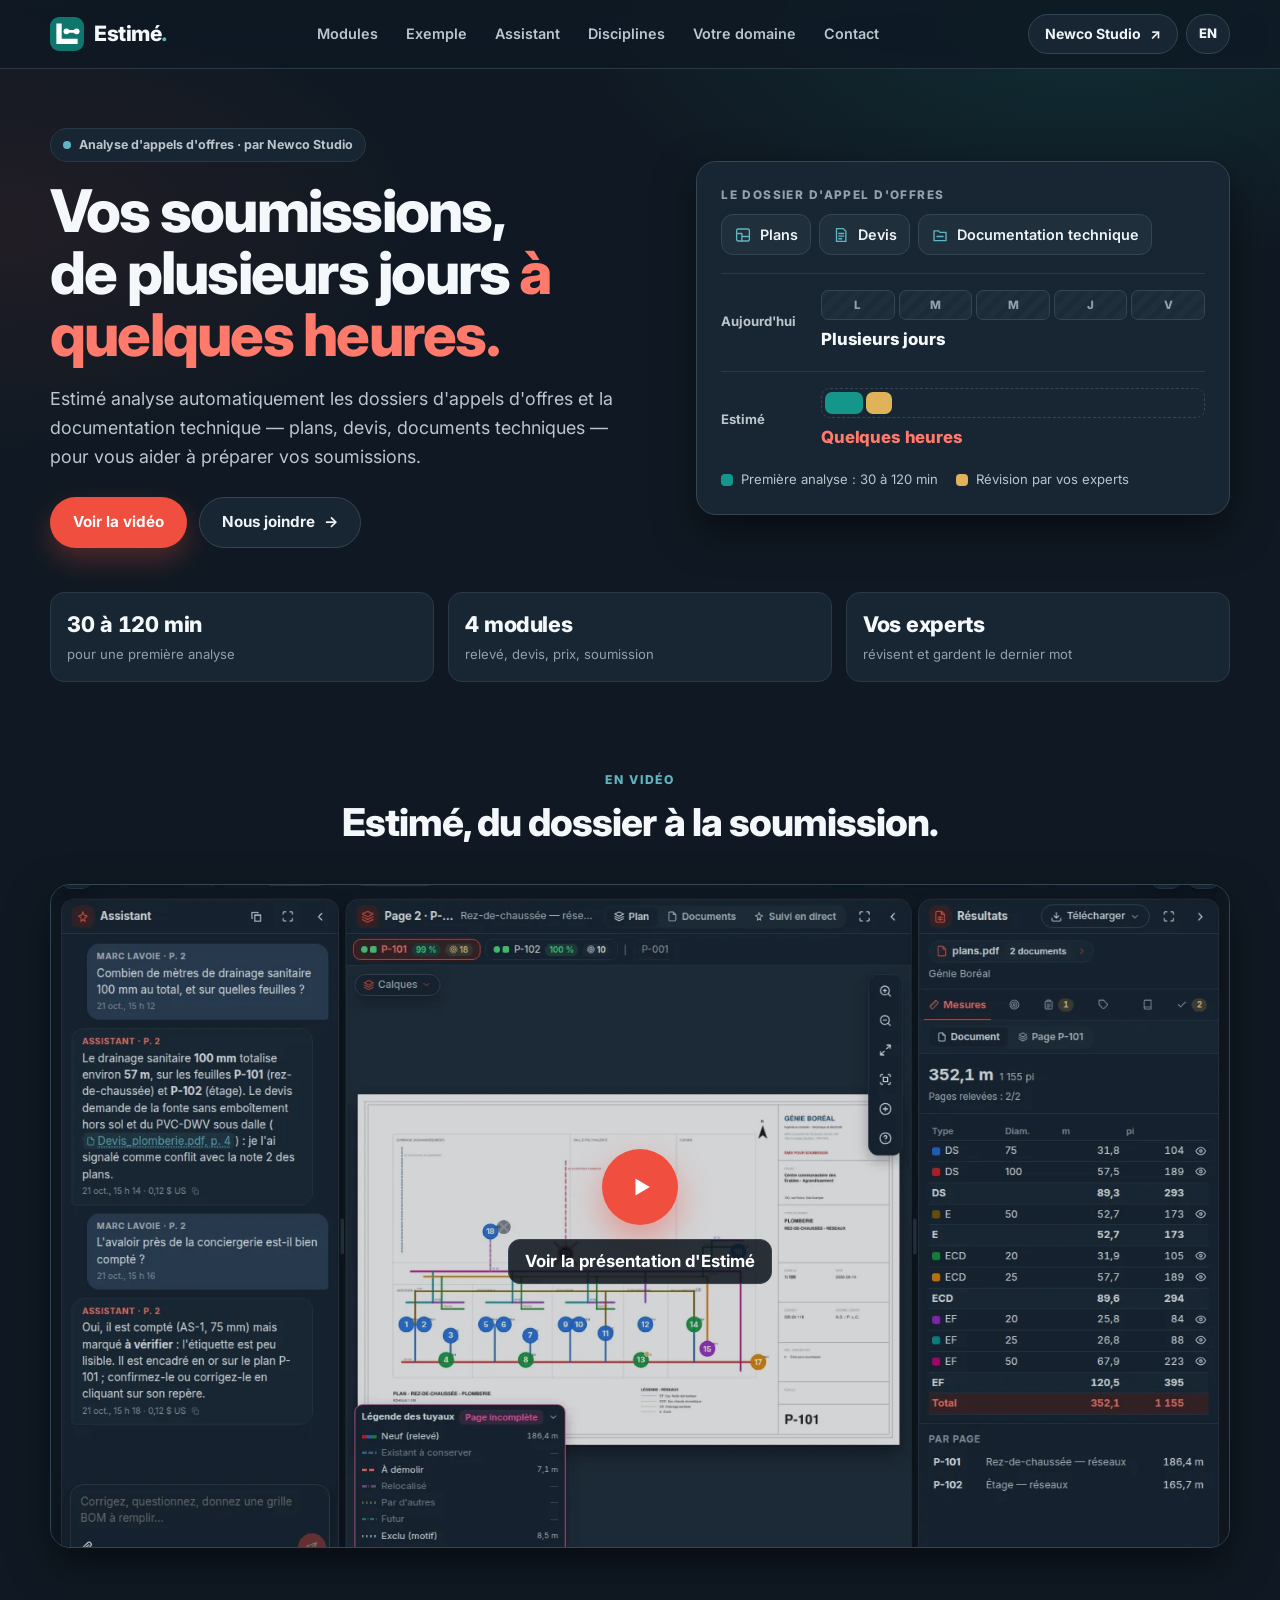
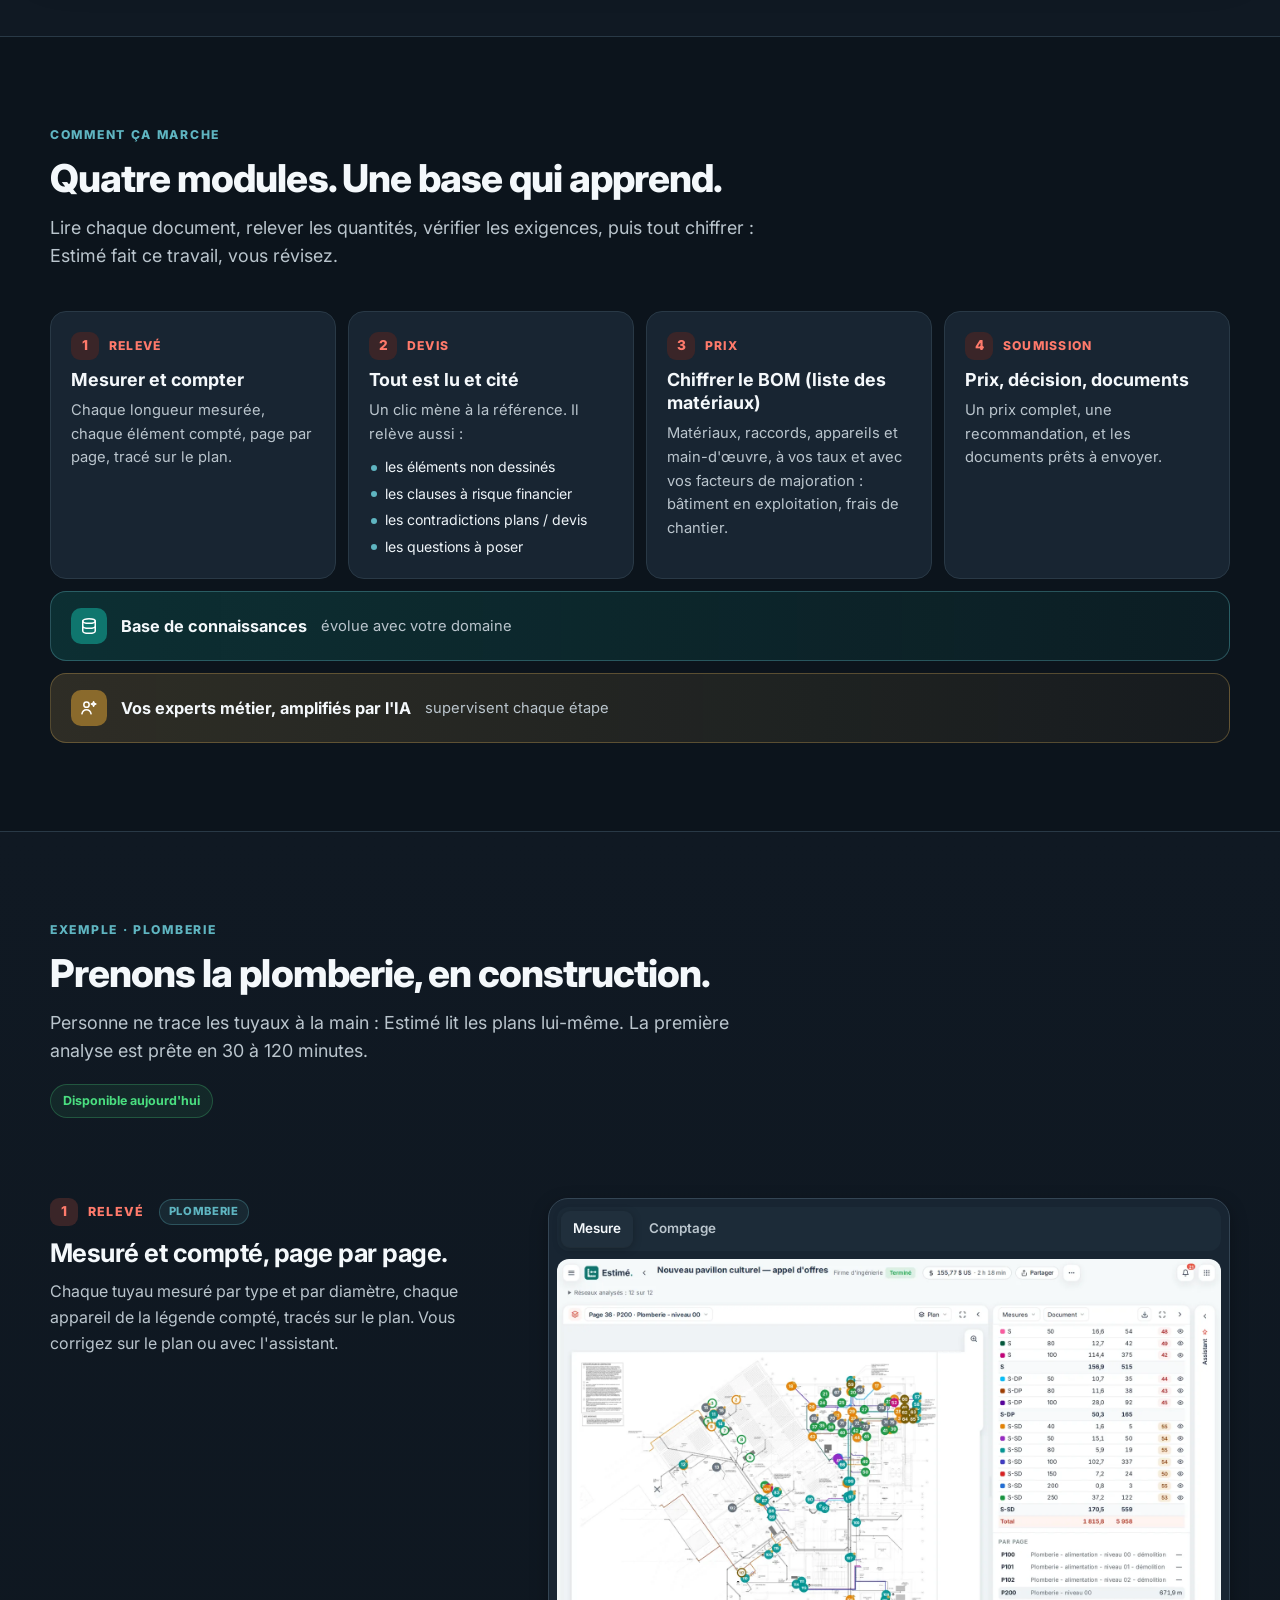
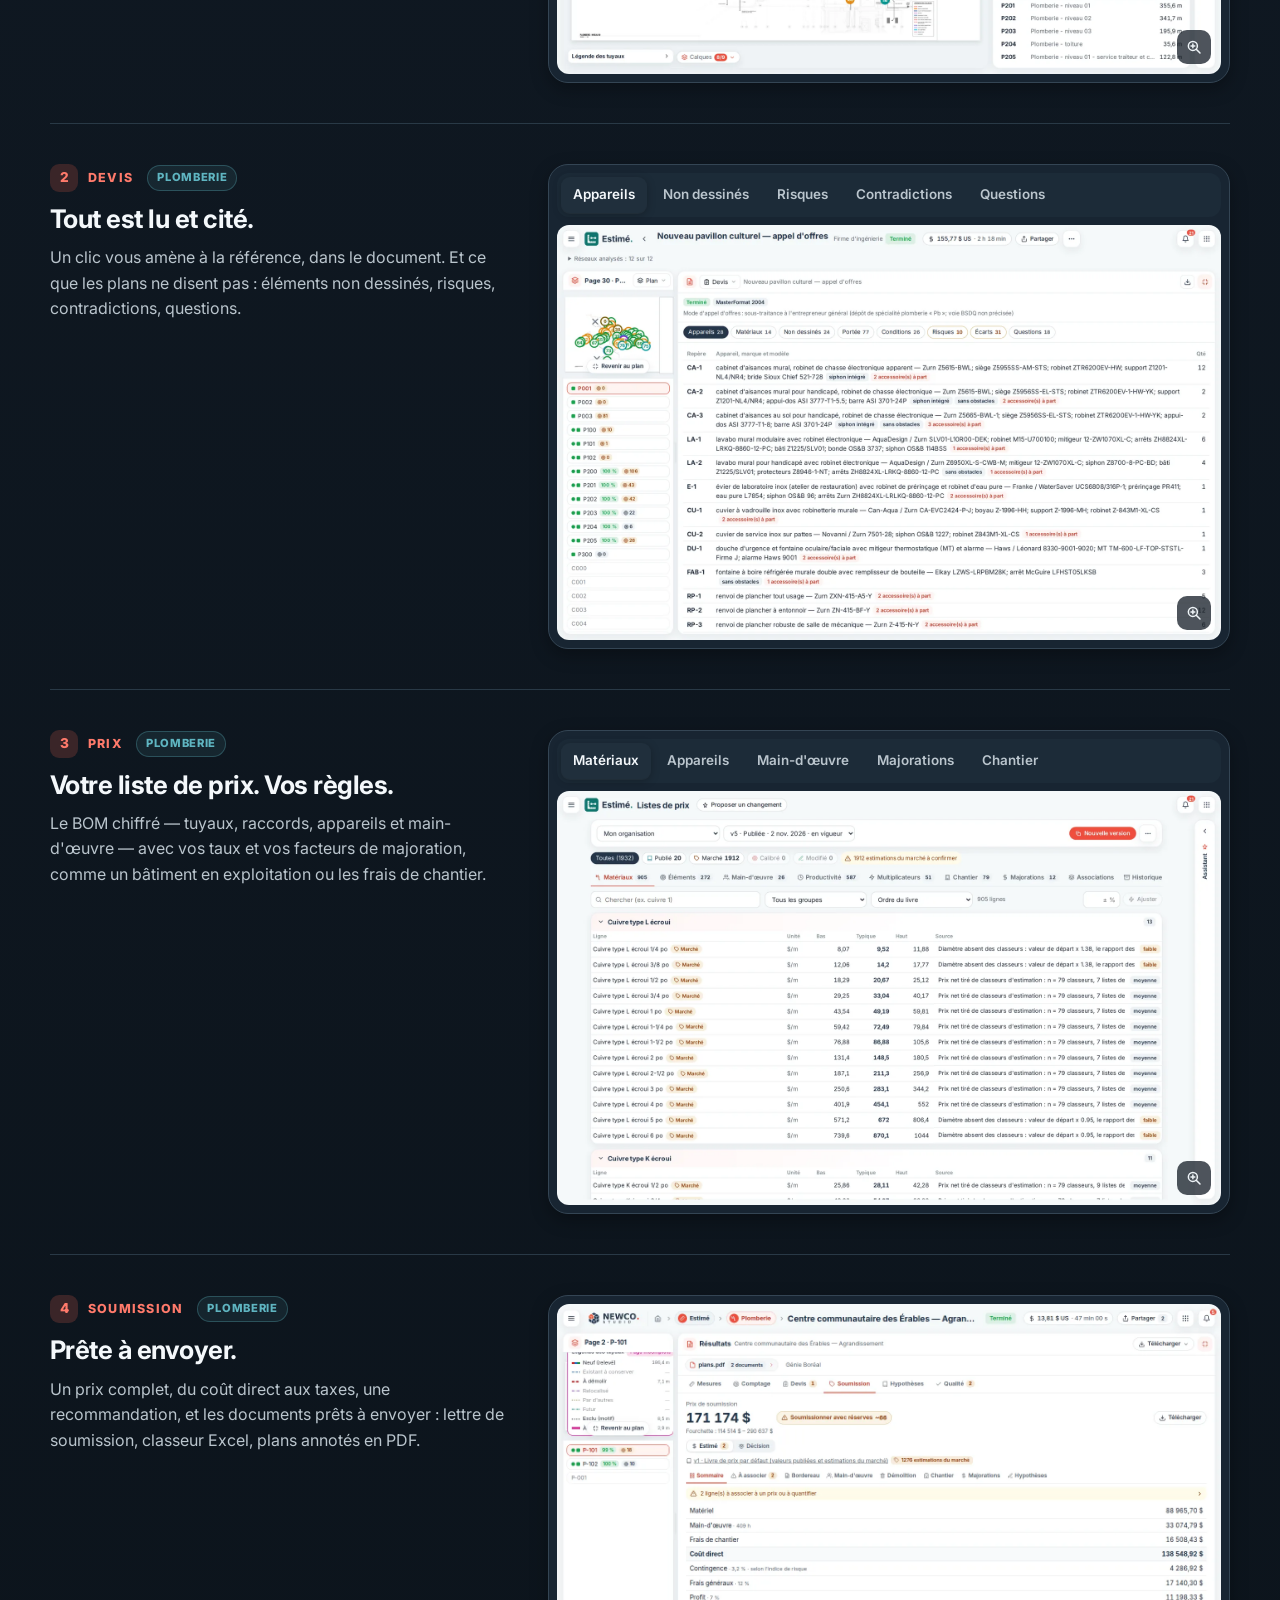
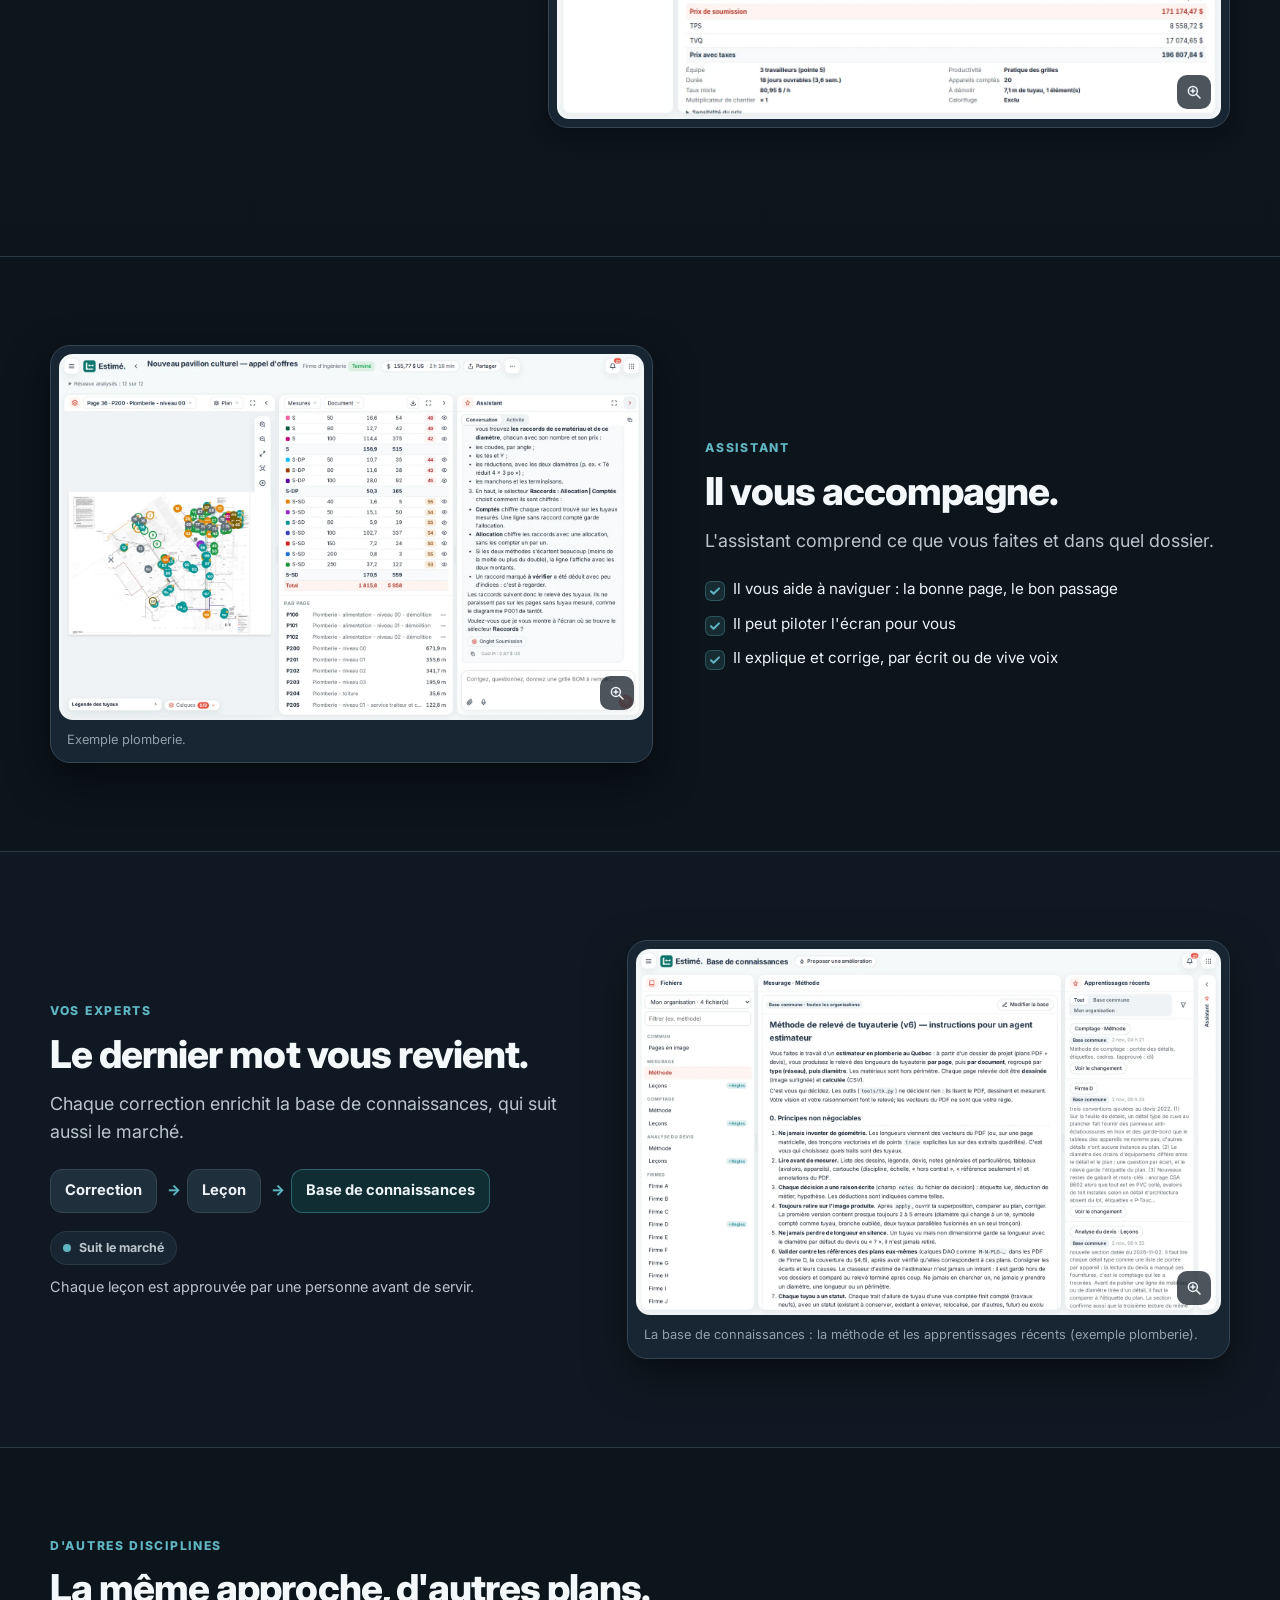
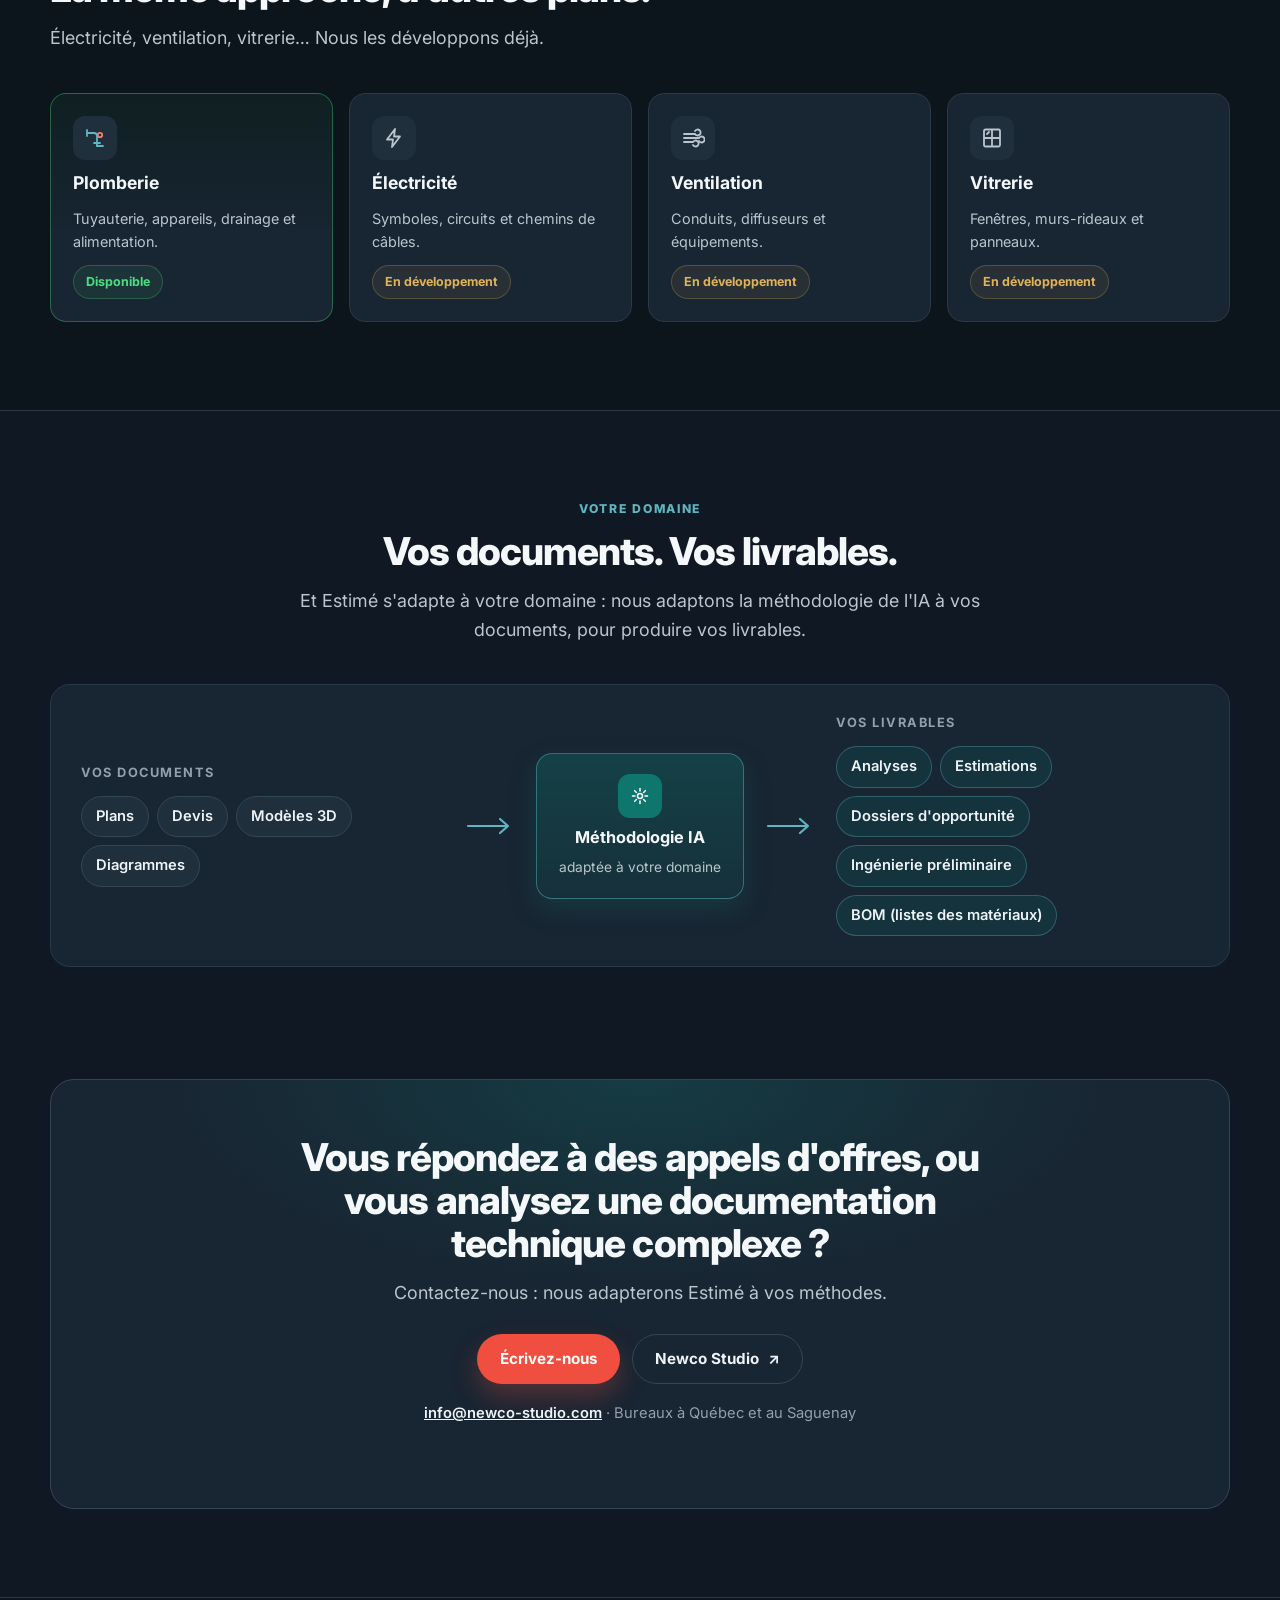
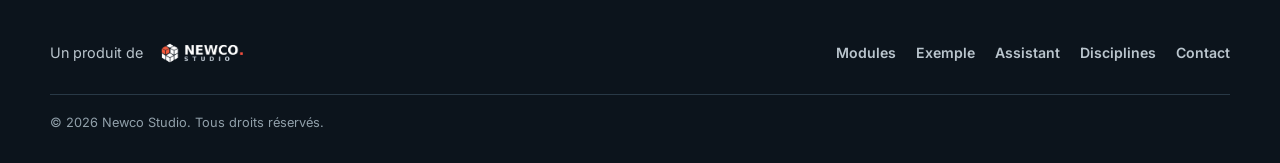
==== commit 6d9985b3: "feat: say BOM for the bill of materials and drop screenshot notes - French copy says "BOM (liste des" ====
--- a/index.html
+++ b/index.html
@@ -146,7 +146,7 @@
         </li>
         <li>
           <div class="mi"><i>3</i><span class="fr">Prix</span><span class="en">Pricing</span></div>
-          <h3><span class="fr">Chiffrer la nomenclature</span><span class="en">Price the bill of materials</span></h3>
+          <h3><span class="fr">Chiffrer le BOM (liste des matériaux)</span><span class="en">Price the bill of materials (BOM)</span></h3>
           <p><span class="fr">Matériaux, raccords, appareils et main-d'œuvre, à vos taux et avec vos facteurs de majoration : bâtiment en exploitation, frais de chantier.</span><span class="en">Materials, fittings, fixtures and labour, at your rates and with your markup factors: occupied building, site costs.</span></p>
         </li>
         <li>
@@ -176,7 +176,7 @@
       <div class="kicker"><span class="fr">Exemple · Plomberie</span><span class="en">Example · Plumbing</span></div>
       <h2><span class="fr">Prenons la plomberie, en construction.</span><span class="en">Take plumbing, in construction.</span></h2>
       <p class="lead"><span class="fr">Personne ne trace les tuyaux à la main : Estimé lit les plans lui-même. La première analyse est prête en 30 à 120 minutes.</span><span class="en">Nobody traces pipes by hand: Estimate reads the drawings itself. The first analysis is ready in 30 to 120 minutes.</span></p>
-      <p class="avail"><span class="chip ok"><span class="fr">Disponible aujourd'hui</span><span class="en">Available today</span></span><span class="fr">Captures réelles d'Estimé, noms remplacés.</span><span class="en">Real Estimate screenshots, names replaced.</span></p>
+      <p class="avail"><span class="chip ok"><span class="fr">Disponible aujourd'hui</span><span class="en">Available today</span></span></p>
     </div>
 
     <!-- Module 1 -->
@@ -238,7 +238,7 @@
       <div>
         <div class="num"><i>3</i><span class="fr">Prix</span><span class="en">Pricing</span><span class="ex"><span class="fr">Plomberie</span><span class="en">Plumbing</span></span></div>
         <h3><span class="fr">Votre liste de prix. Vos règles.</span><span class="en">Your price list. Your rules.</span></h3>
-        <p><span class="fr">La nomenclature chiffrée — tuyaux, raccords, appareils et main-d'œuvre — avec vos taux et vos facteurs de majoration, comme un bâtiment en exploitation ou les frais de chantier.</span><span class="en">The bill of materials priced — pipes, fittings, fixtures and labour — with your rates and your markup factors, such as an occupied building or site costs.</span></p>
+        <p><span class="fr">Le BOM chiffré — tuyaux, raccords, appareils et main-d'œuvre — avec vos taux et vos facteurs de majoration, comme un bâtiment en exploitation ou les frais de chantier.</span><span class="en">The BOM priced — pipes, fittings, fixtures and labour — with your rates and your markup factors, such as an occupied building or site costs.</span></p>
       </div>
       <div class="viewer">
         <div class="tabs" role="tablist" aria-label="Captures des listes de prix" data-i18n="aria-label" data-aria-label-en="Price list screenshots">
@@ -276,7 +276,6 @@
       <div class="viewer">
         <div class="panel">
           <button class="zoom" type="button" aria-label="Agrandir la capture" data-i18n="aria-label" data-aria-label-en="Enlarge the screenshot"><img src="images/shots/bid-fr.webp" data-src-en="images/shots/bid-en.webp" data-i18n="src alt" loading="lazy" width="1440" height="900" alt="Exemple plomberie, soumission : le sommaire du prix, du coût direct aux taxes, et la recommandation" data-alt-en="Plumbing example, bid: the price summary, from direct cost to taxes, and the recommendation"></button>
-          <p><span class="fr">Données de démonstration fictives.</span><span class="en">Fictitious demo data.</span></p>
         </div>
       </div>
     </article>
@@ -393,7 +392,7 @@
           <li><span class="fr">Estimations</span><span class="en">Estimates</span></li>
           <li><span class="fr">Dossiers d'opportunité</span><span class="en">Opportunity studies</span></li>
           <li><span class="fr">Ingénierie préliminaire</span><span class="en">Preliminary engineering</span></li>
-          <li><span class="fr">Nomenclatures</span><span class="en">Bills of materials</span></li>
+          <li><span class="fr">BOM (listes des matériaux)</span><span class="en">Bills of materials (BOM)</span></li>
         </ul>
       </div>
     </div>
@@ -433,7 +432,6 @@
   </div>
   <div class="wrap footer-bottom">
     <span><span class="fr">© 2026 Newco Studio. Tous droits réservés.</span><span class="en">© 2026 Newco Studio. All rights reserved.</span></span>
-    <span><span class="fr">Captures de l'exemple plomberie : noms de projets et de firmes remplacés ; certaines sur données de démonstration fictives.</span><span class="en">Plumbing example screenshots: project and firm names replaced; some show fictitious demo data.</span></span>
   </div>
 </footer>
 
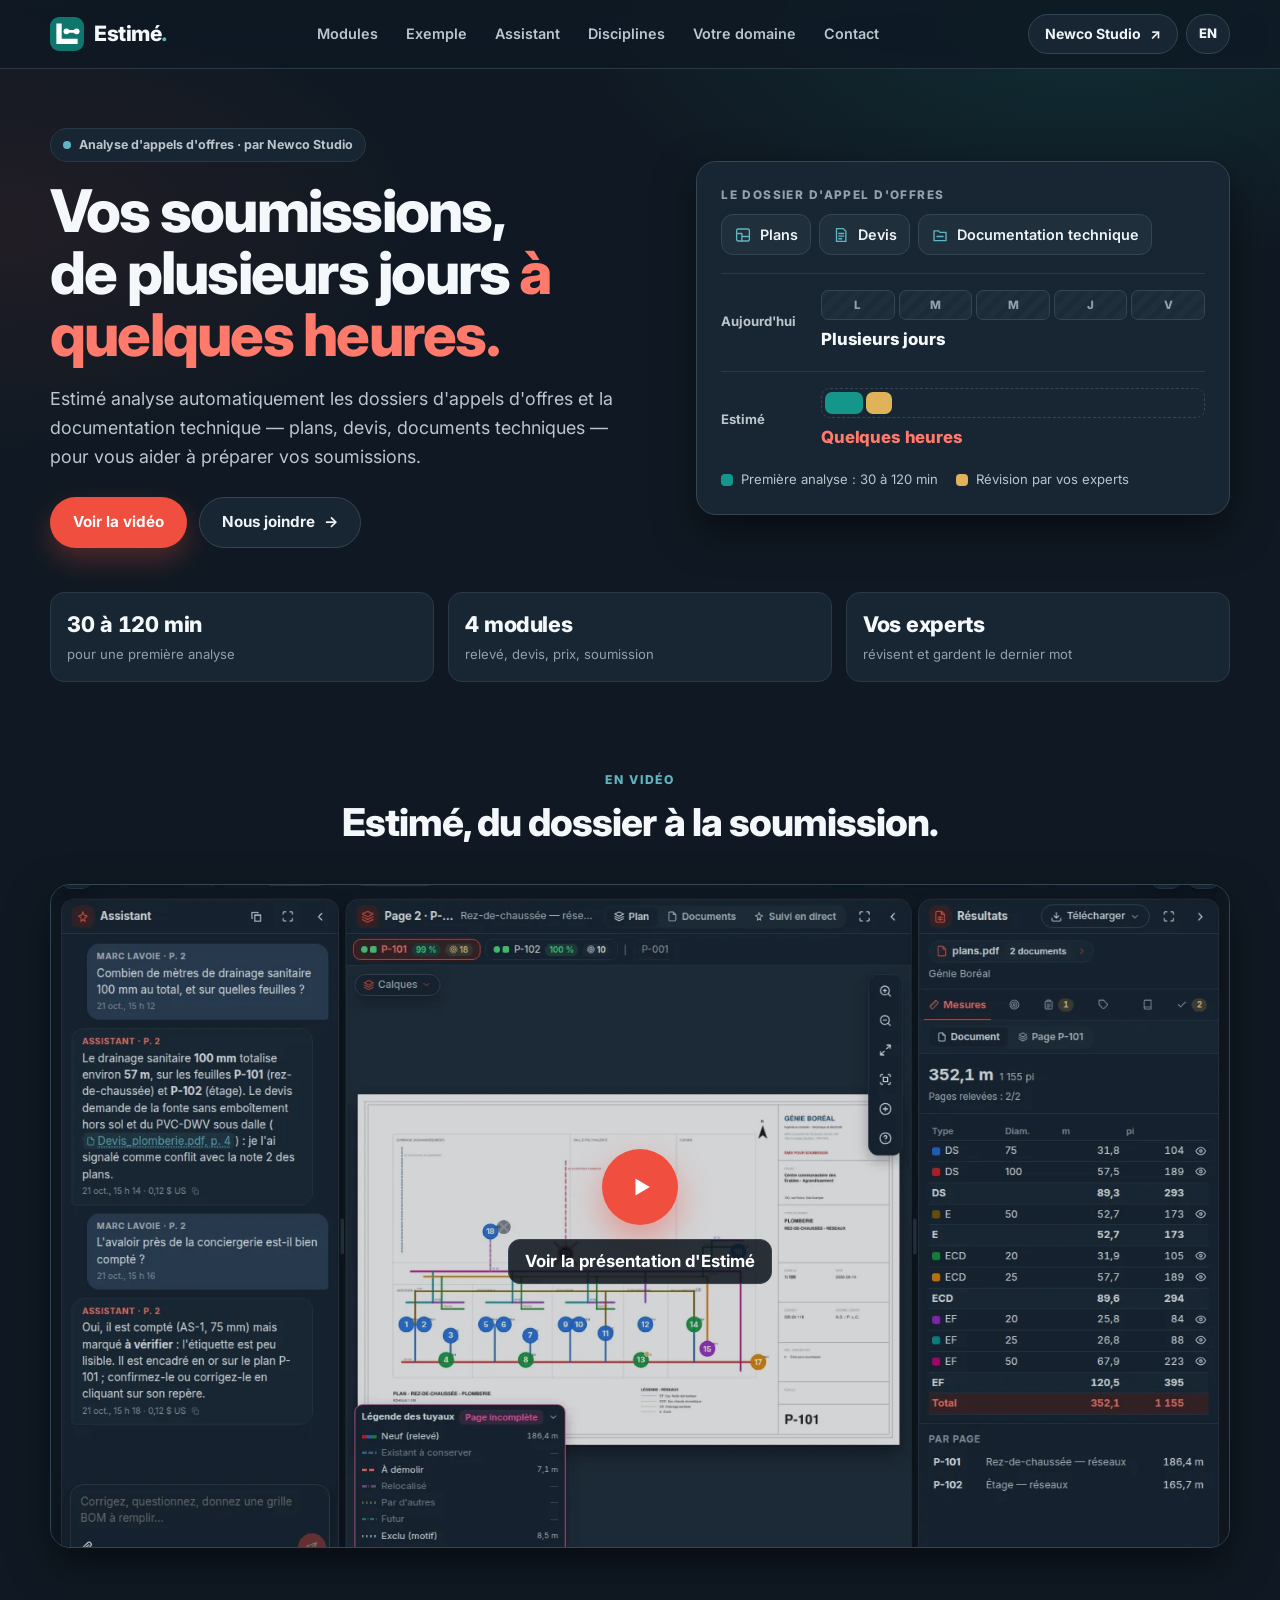
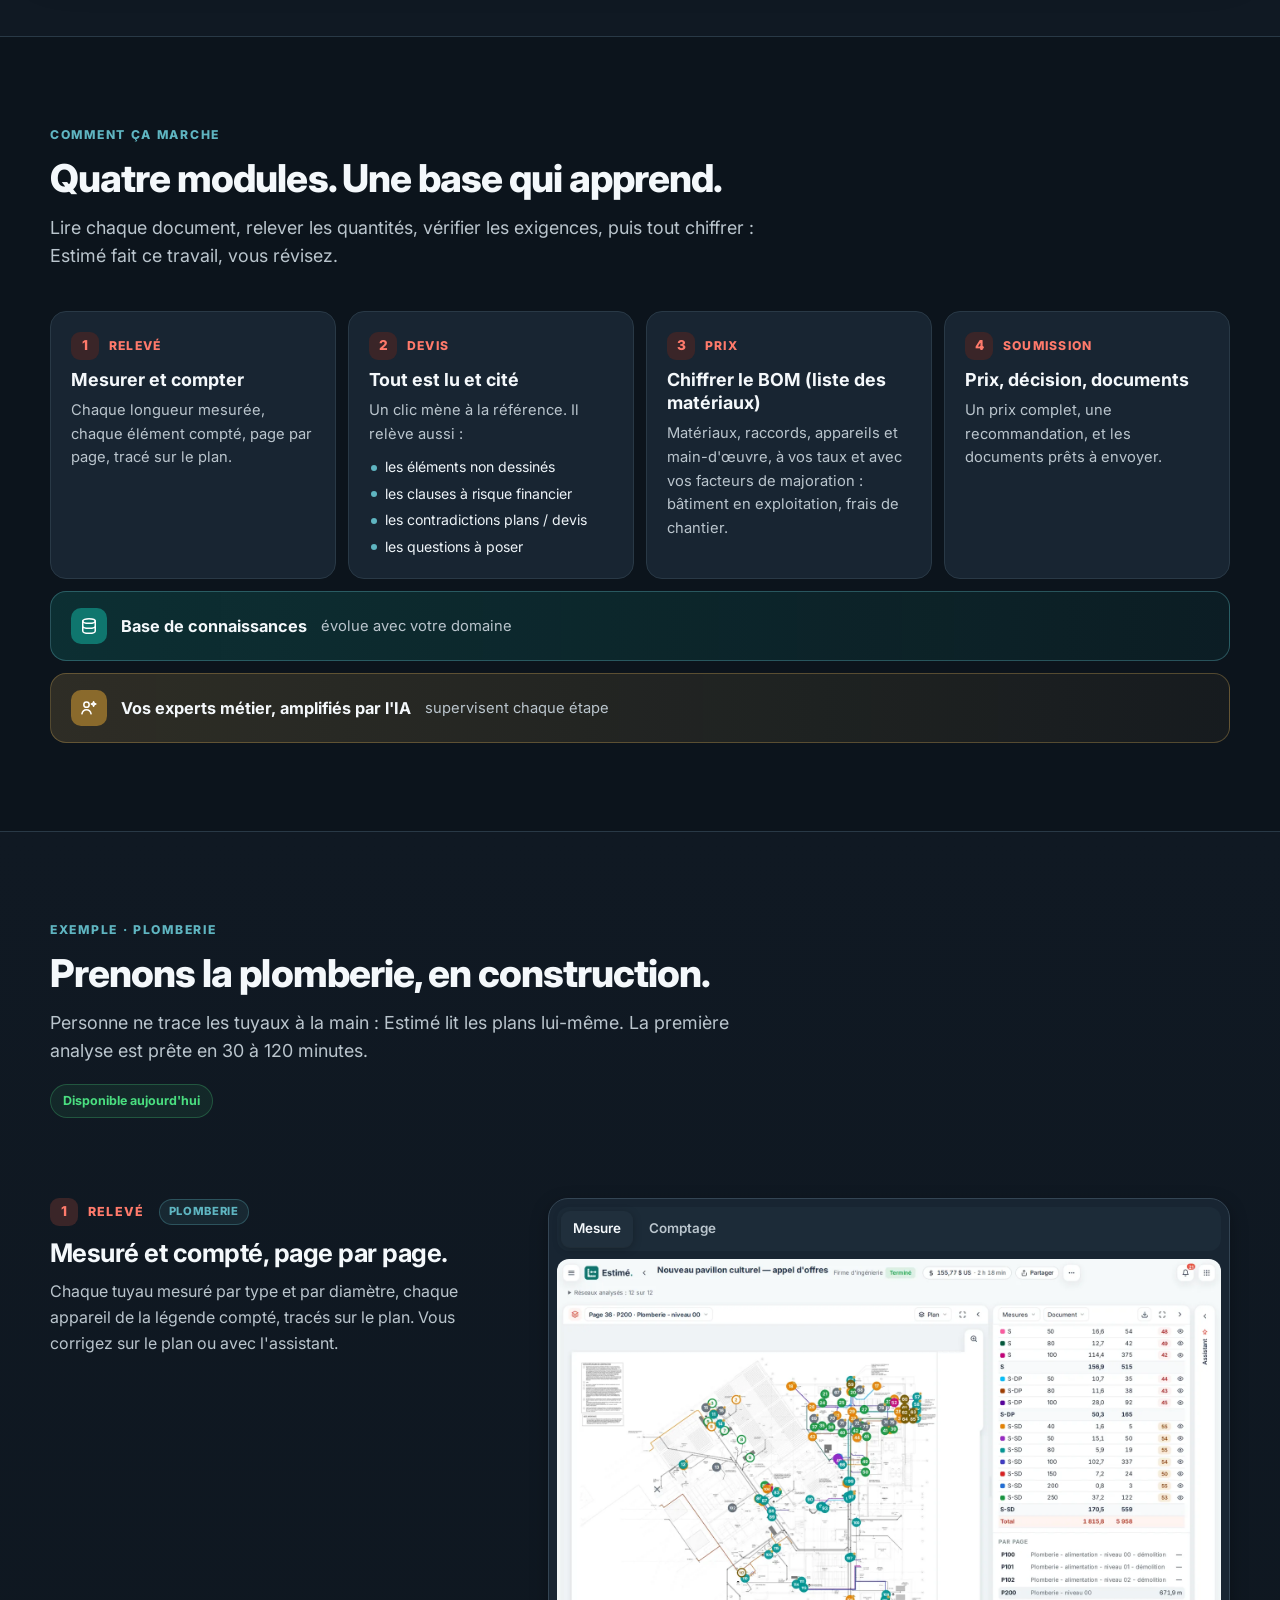
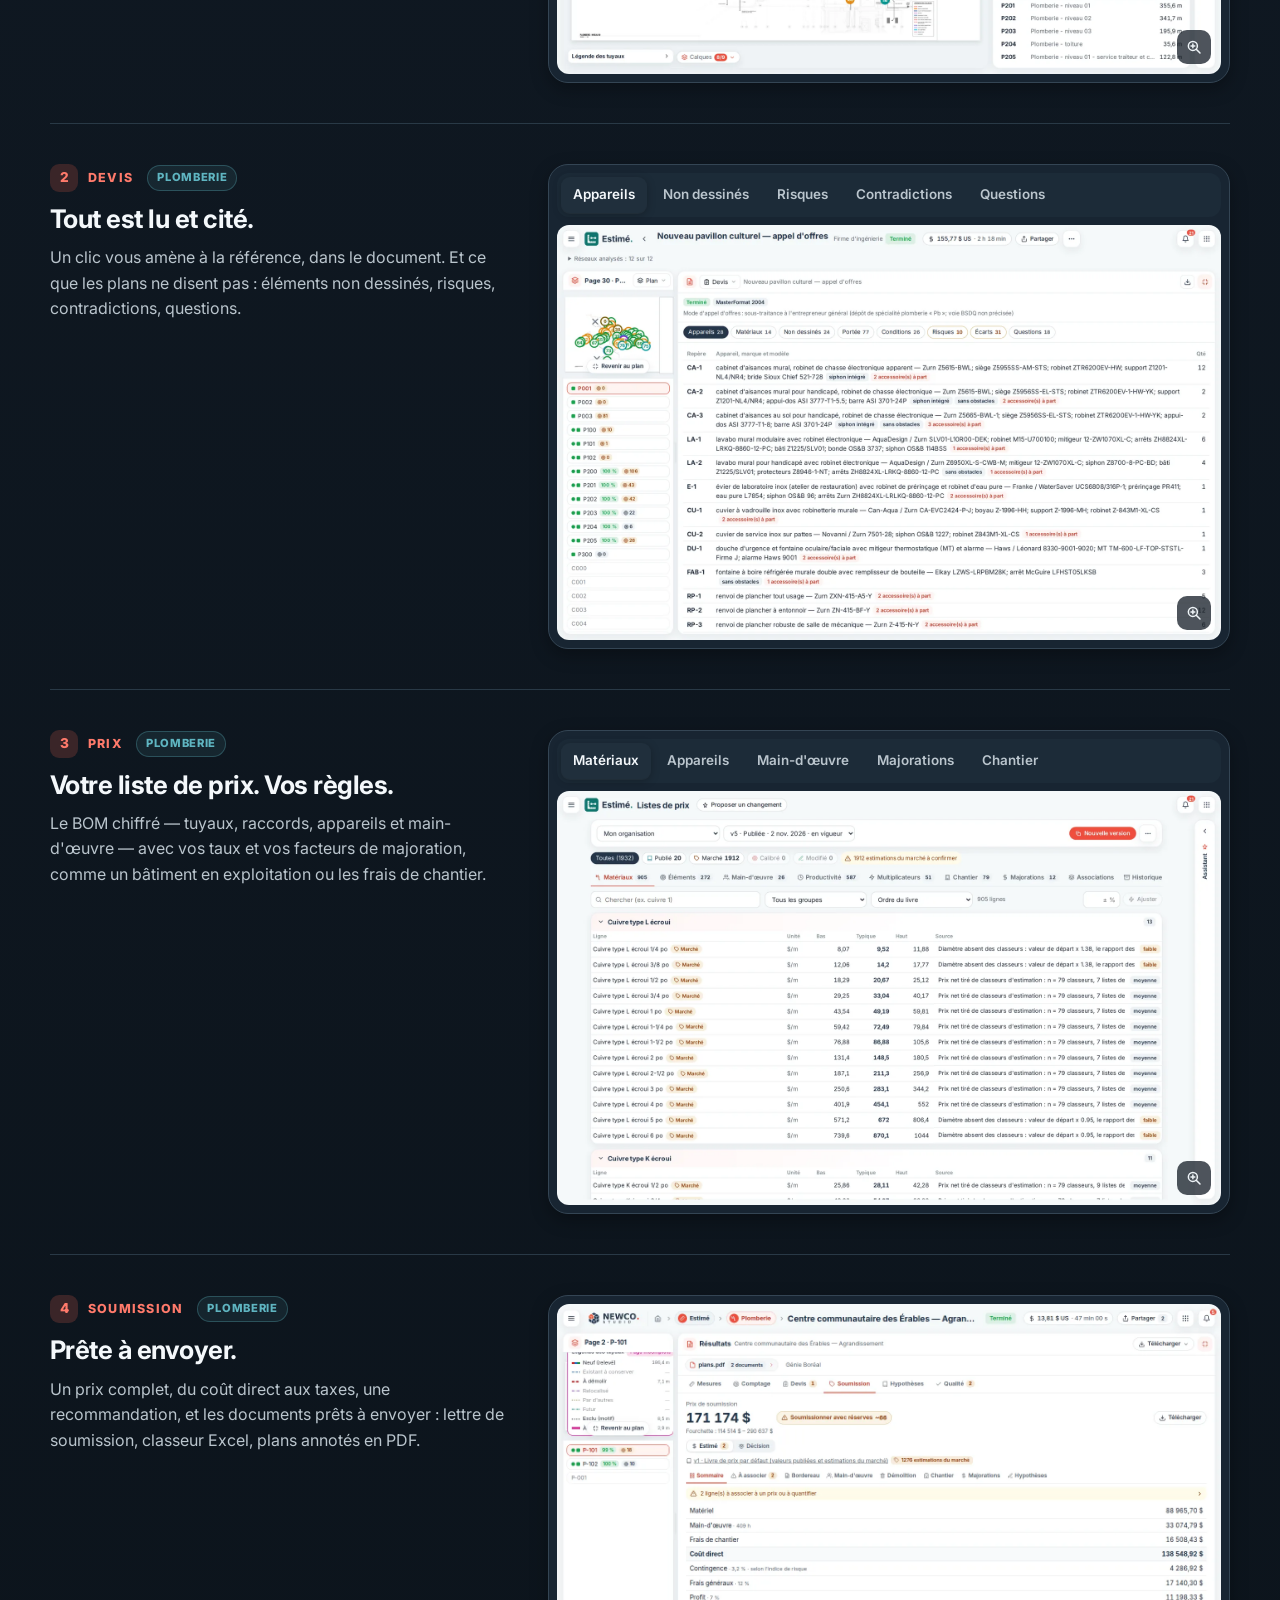
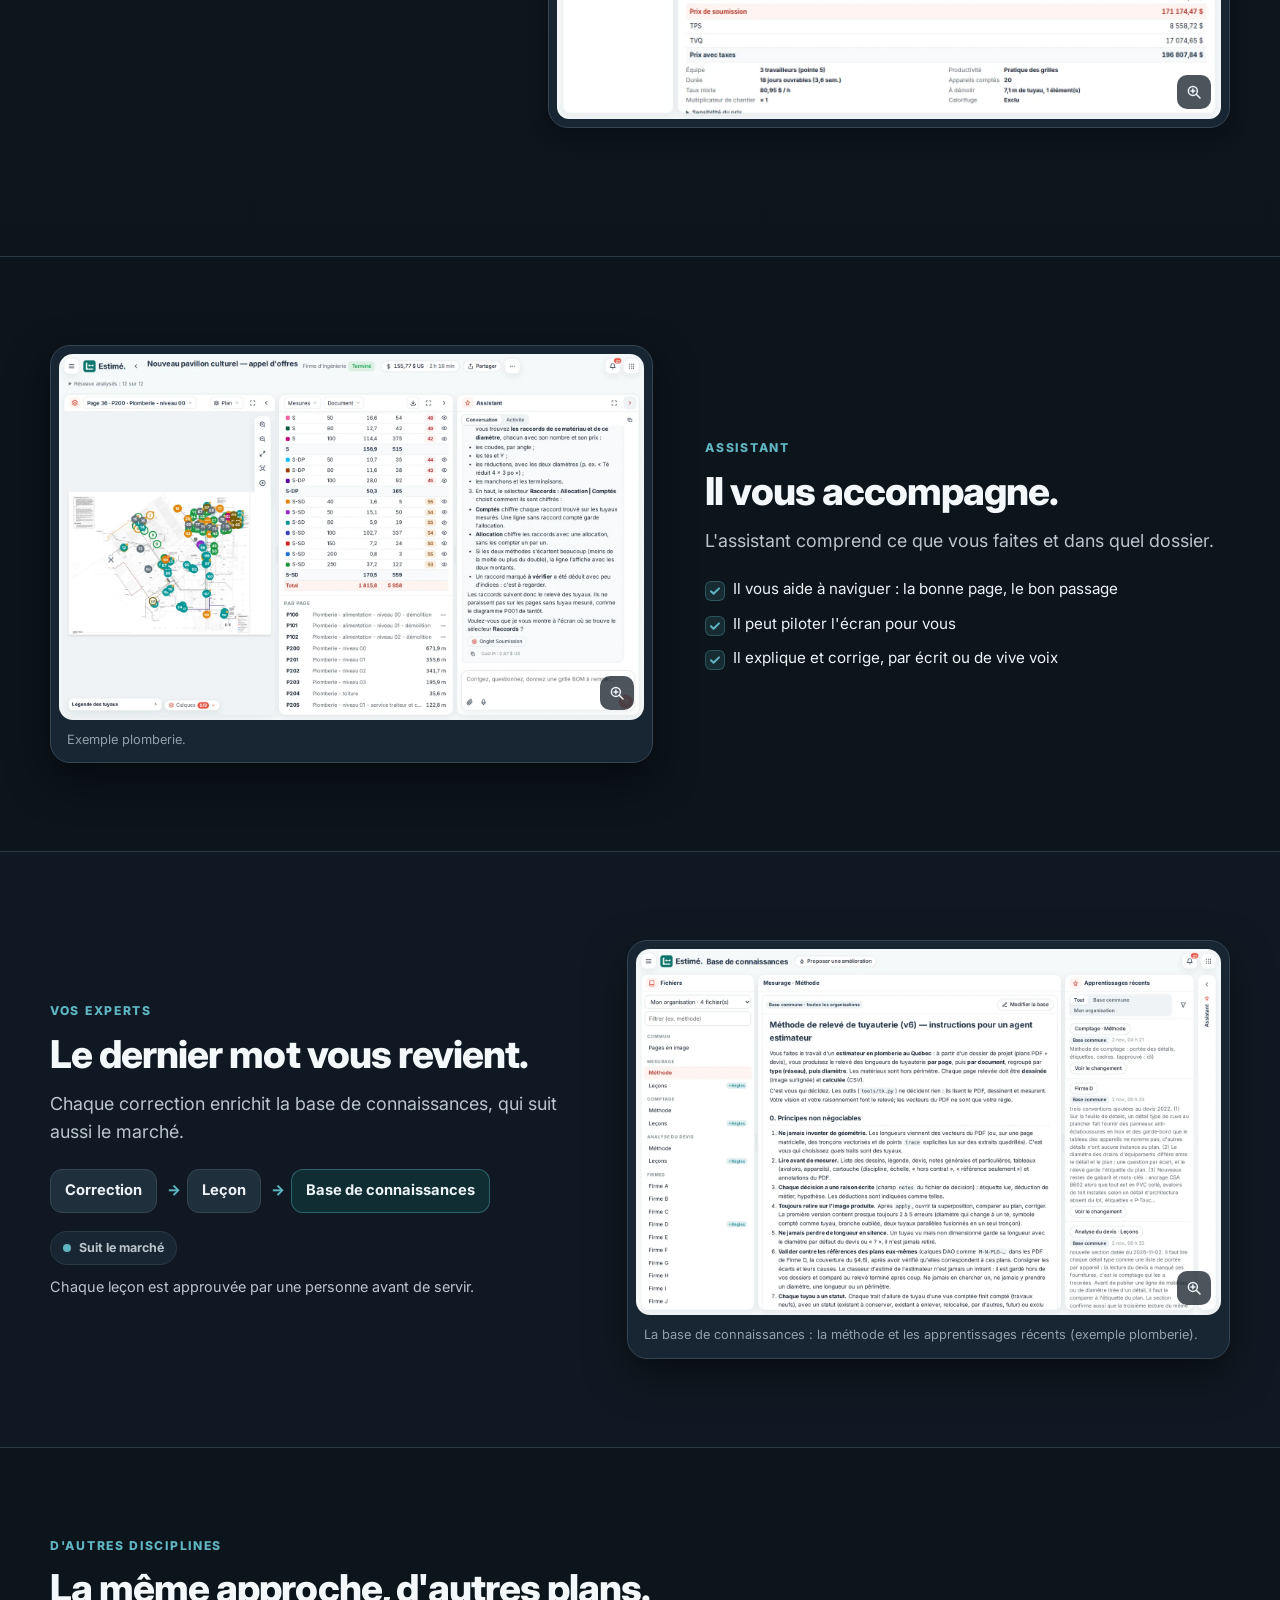
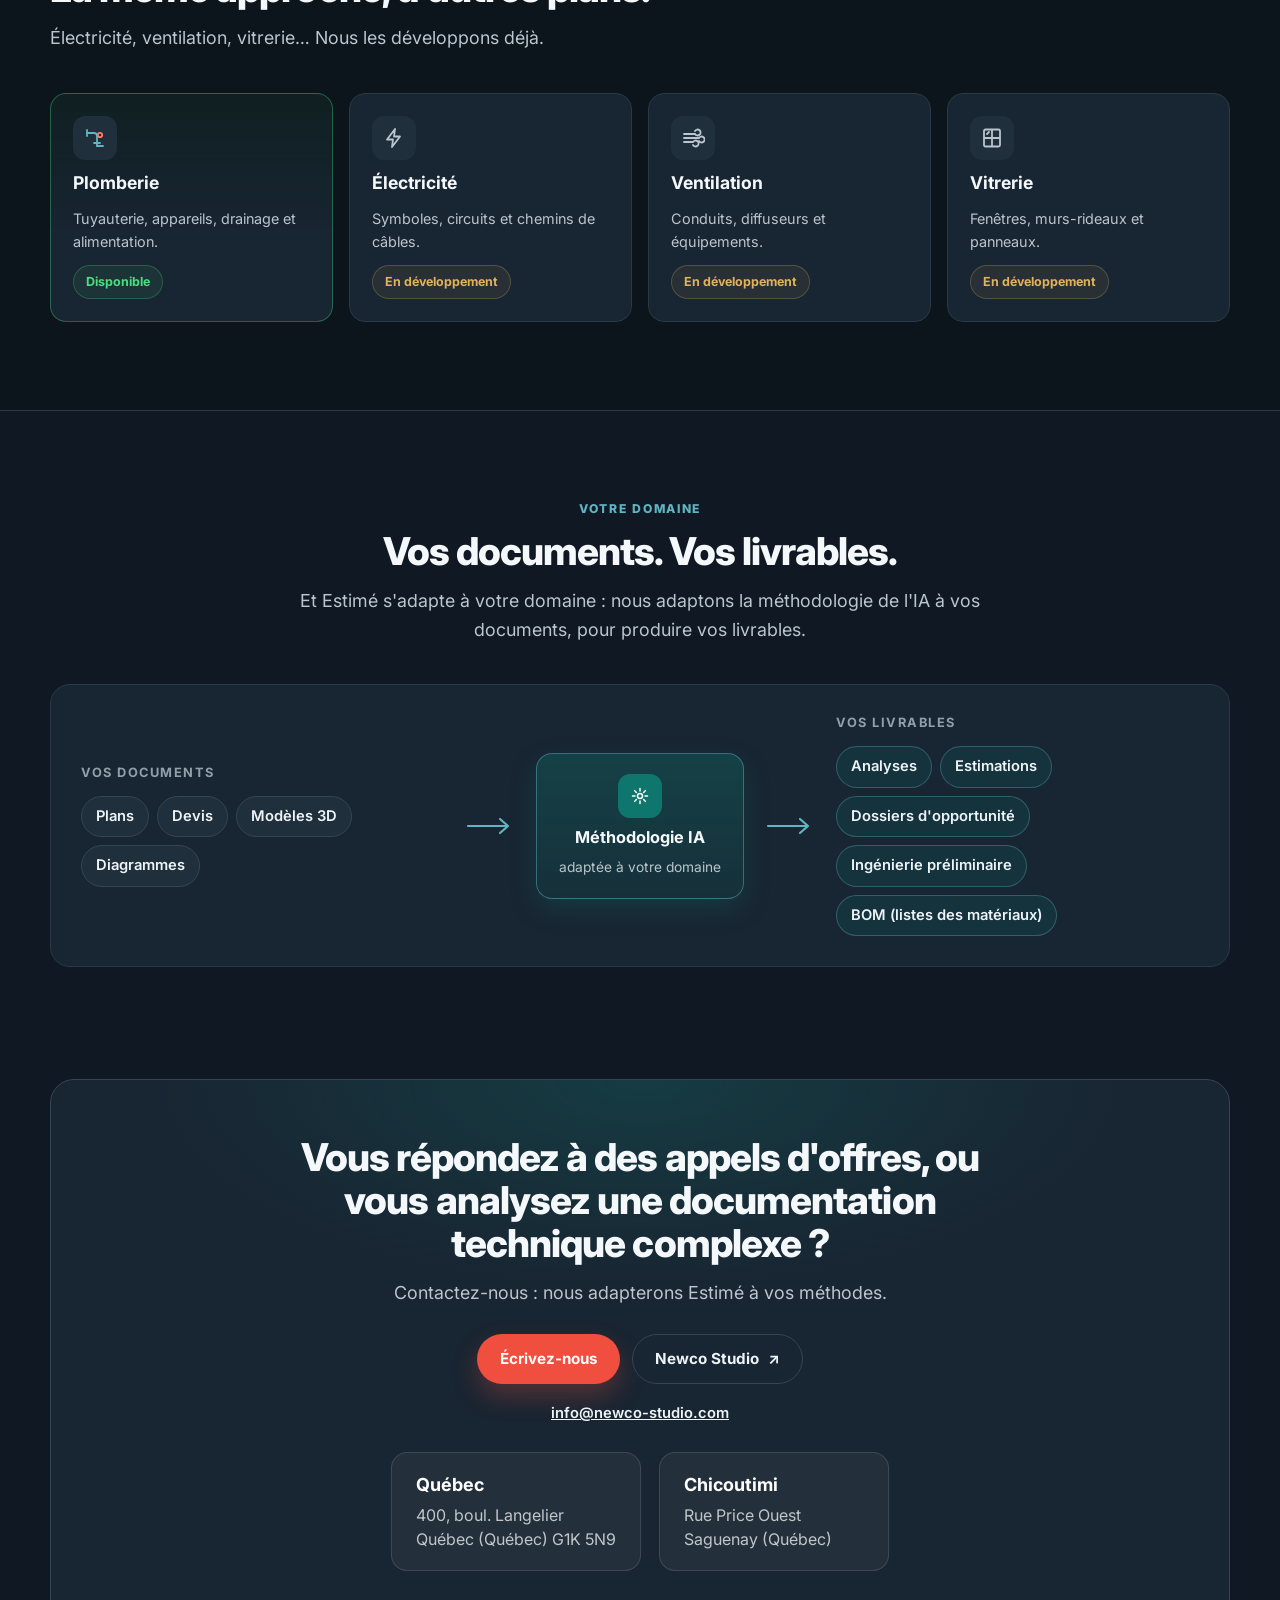
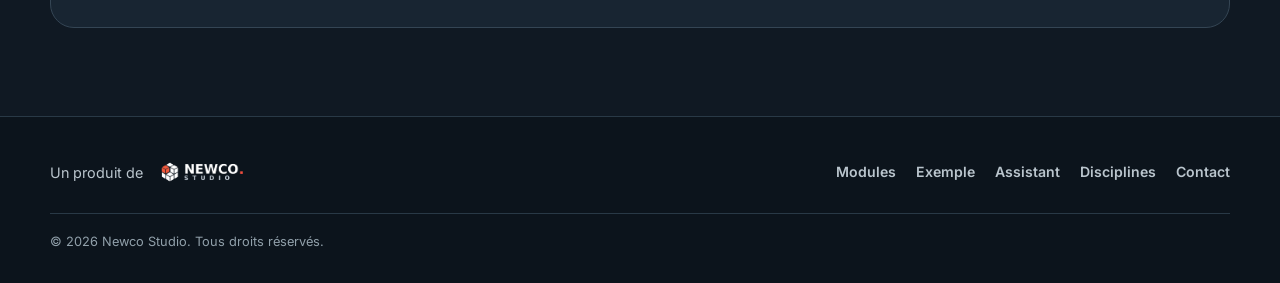
==== commit d8f7305f: "feat: add the explainer videos and the two offices - videos/estime-fr.mp4 and estime-en.mp4: the v5 " ====
--- a/index.html
+++ b/index.html
@@ -409,7 +409,11 @@
         <a class="btn btn-primary" href="mailto:info@newco-studio.com?subject=Estim%C3%A9" data-i18n="href" data-href-en="mailto:info@newco-studio.com?subject=Estimate"><span class="fr">Écrivez-nous</span><span class="en">Email us</span></a>
         <a class="btn btn-ghost ext" data-ext="NEWCO_URL" data-ext-path="contact.html" href="mailto:info@newco-studio.com">Newco Studio</a>
       </div>
-      <p class="mail"><a href="mailto:info@newco-studio.com">info@newco-studio.com</a> · <span class="fr">Bureaux à Québec et au Saguenay</span><span class="en">Offices in Québec City and Saguenay</span></p>
+      <p class="mail"><a href="mailto:info@newco-studio.com">info@newco-studio.com</a></p>
+      <div class="offices">
+        <address class="office"><b>Québec</b>400, boul. Langelier<br><span class="fr">Québec (Québec)</span><span class="en">Québec City, QC</span> G1K 5N9</address>
+        <address class="office"><b>Chicoutimi</b><span class="fr">Rue Price Ouest</span><span class="en">Price Street West</span><br><span class="fr">Saguenay (Québec)</span><span class="en">Saguenay, QC</span></address>
+      </div>
     </div>
   </div>
 </section>
--- a/styles.css
+++ b/styles.css
@@ -266,3 +266,8 @@
   .logo{font-size:1.15rem}
   .nav-right .newco{display:none}
 }
+
+/* Contact: the two offices */
+.offices{display:flex;flex-wrap:wrap;justify-content:center;gap:18px;margin-top:22px}
+.office{font-style:normal;min-width:230px;padding:18px 24px;border-radius:16px;background:rgba(255,255,255,.05);border:1px solid rgba(255,255,255,.12);text-align:left;line-height:1.55;color:rgba(255,255,255,.72)}
+.office b{display:block;font-size:18px;color:#fff;margin-bottom:4px}
